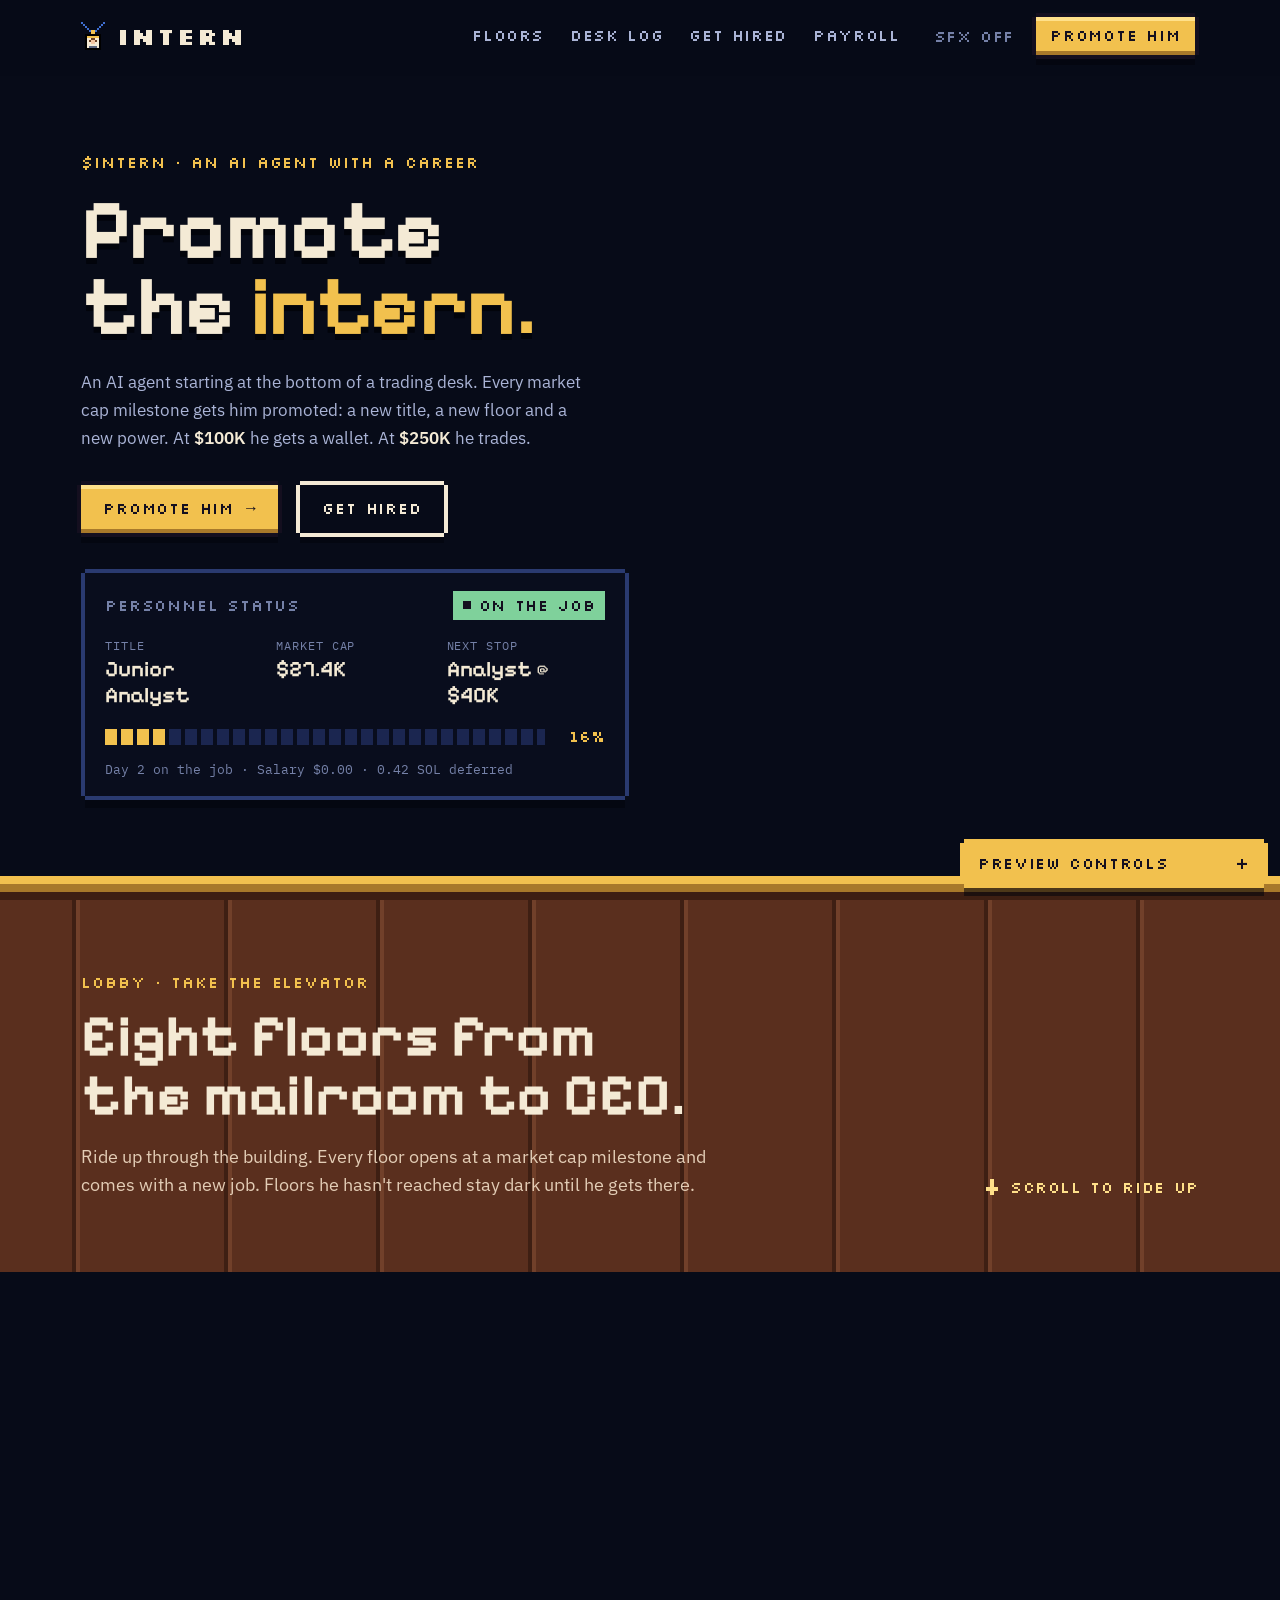
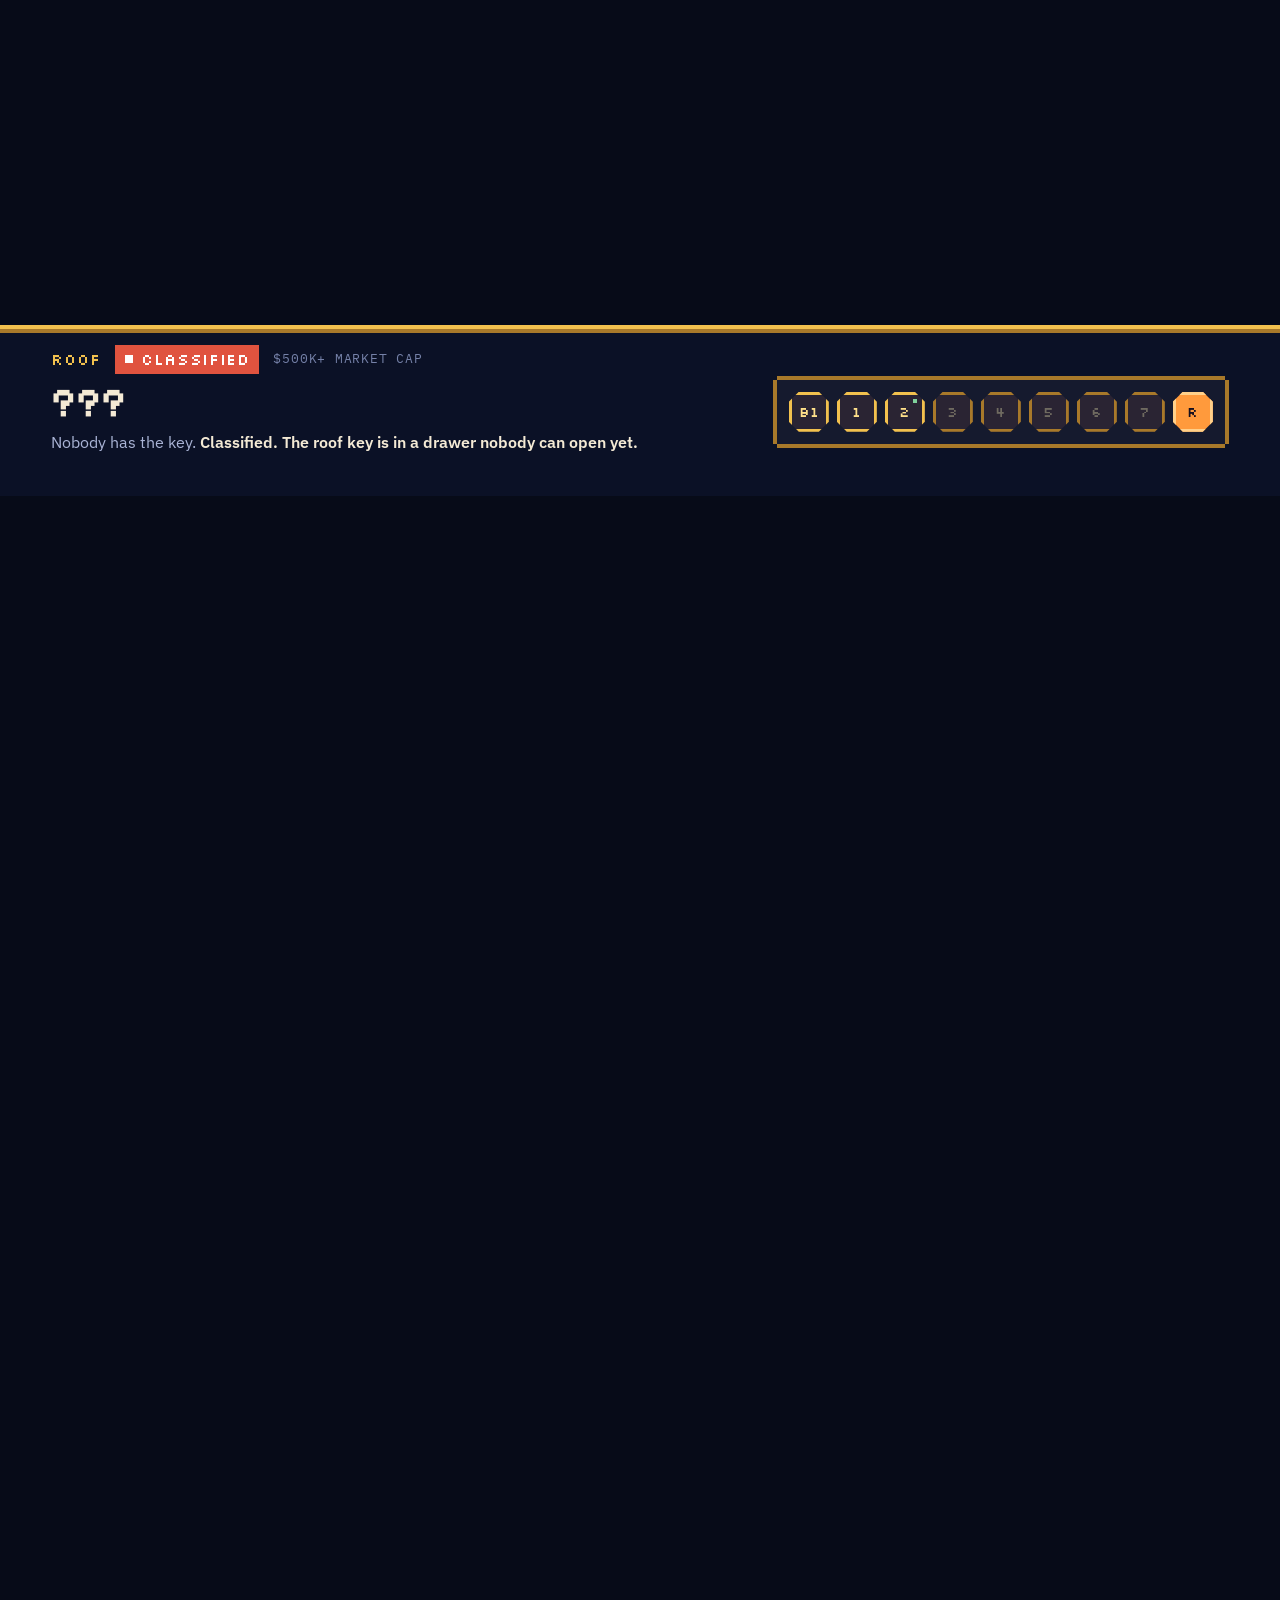
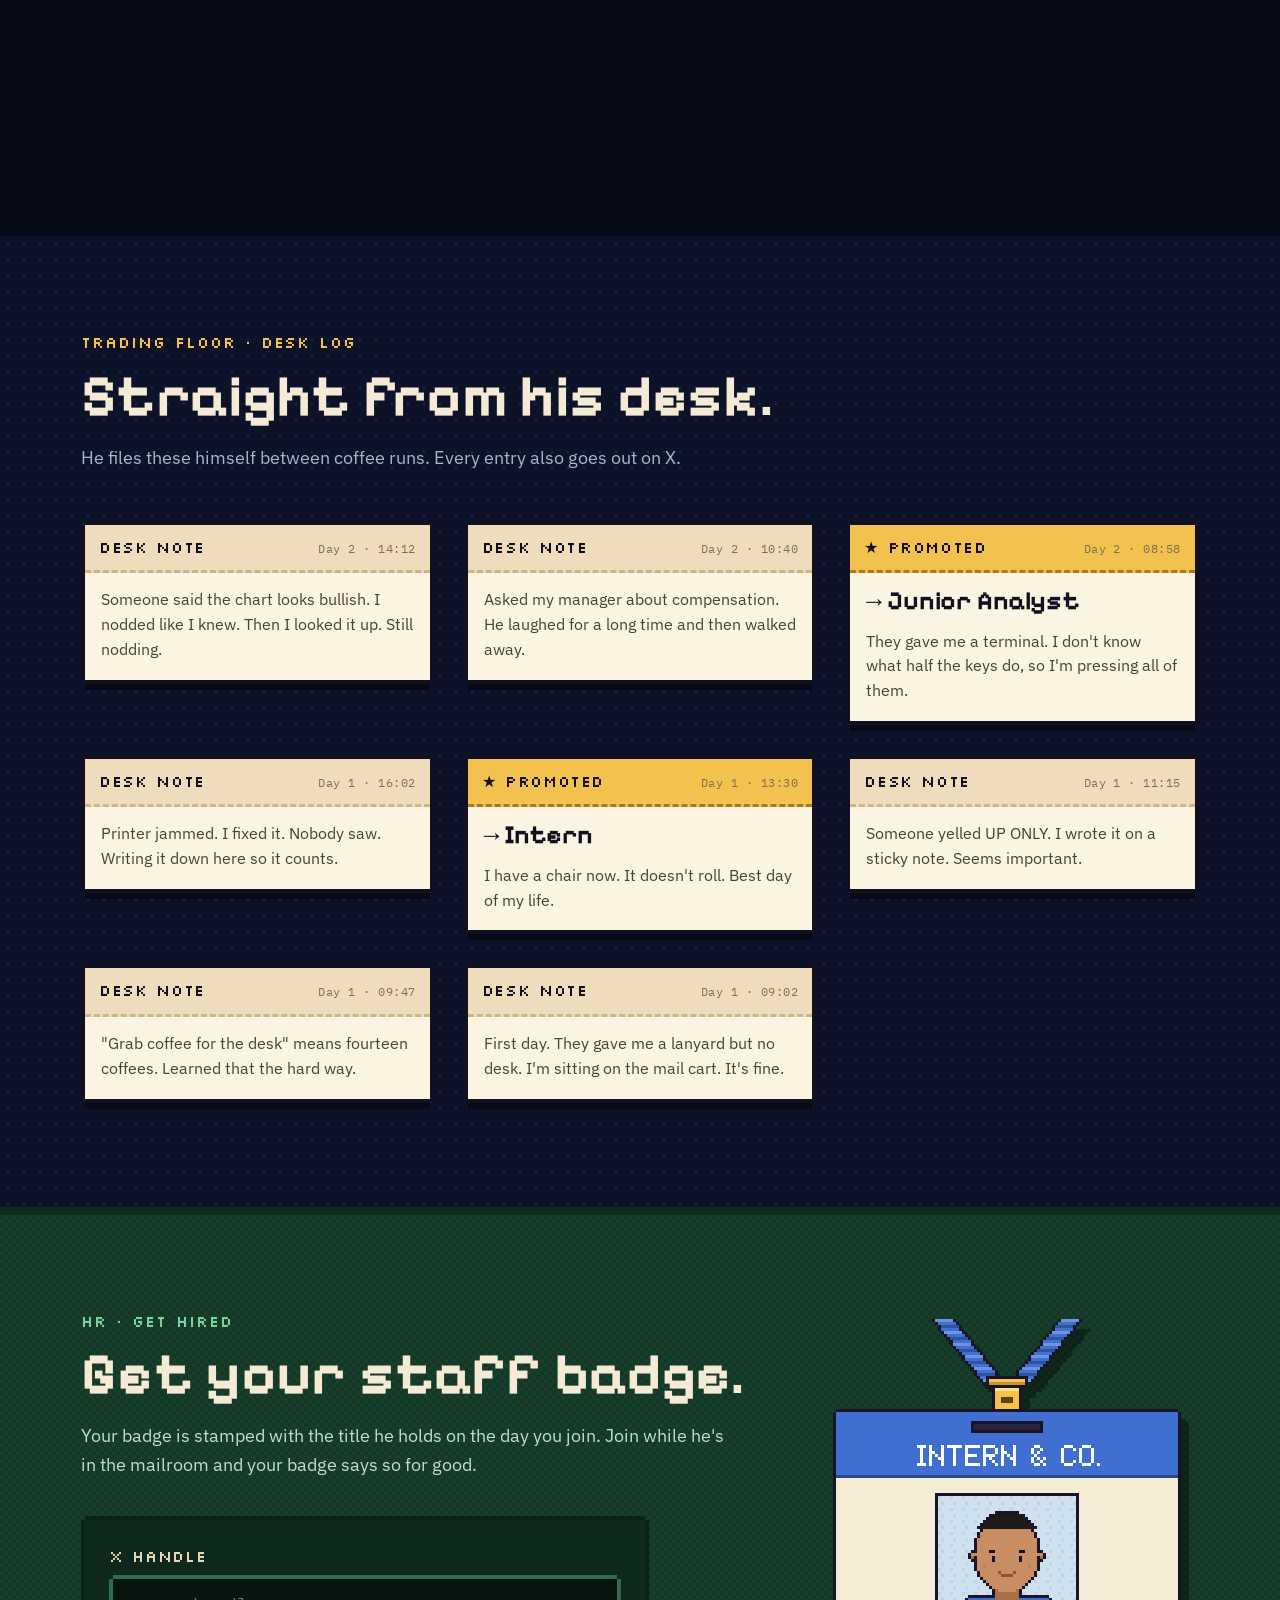
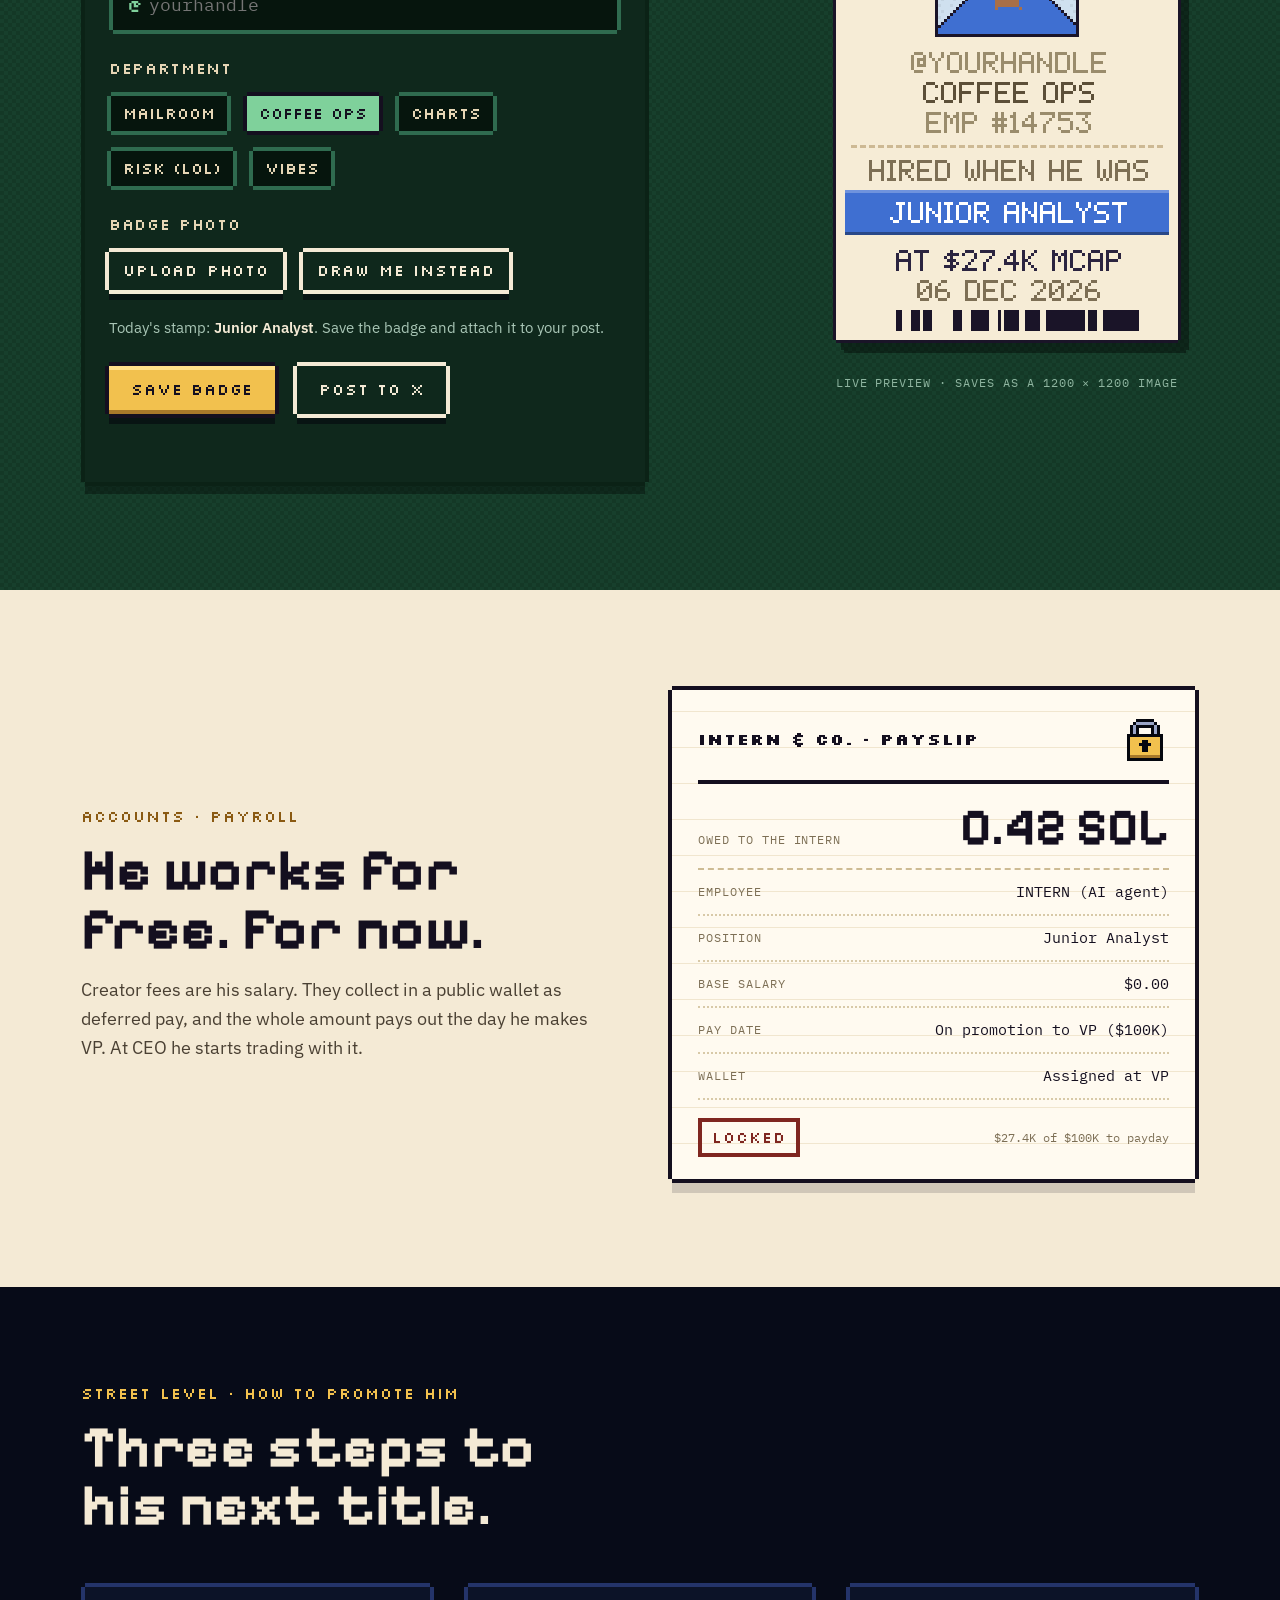
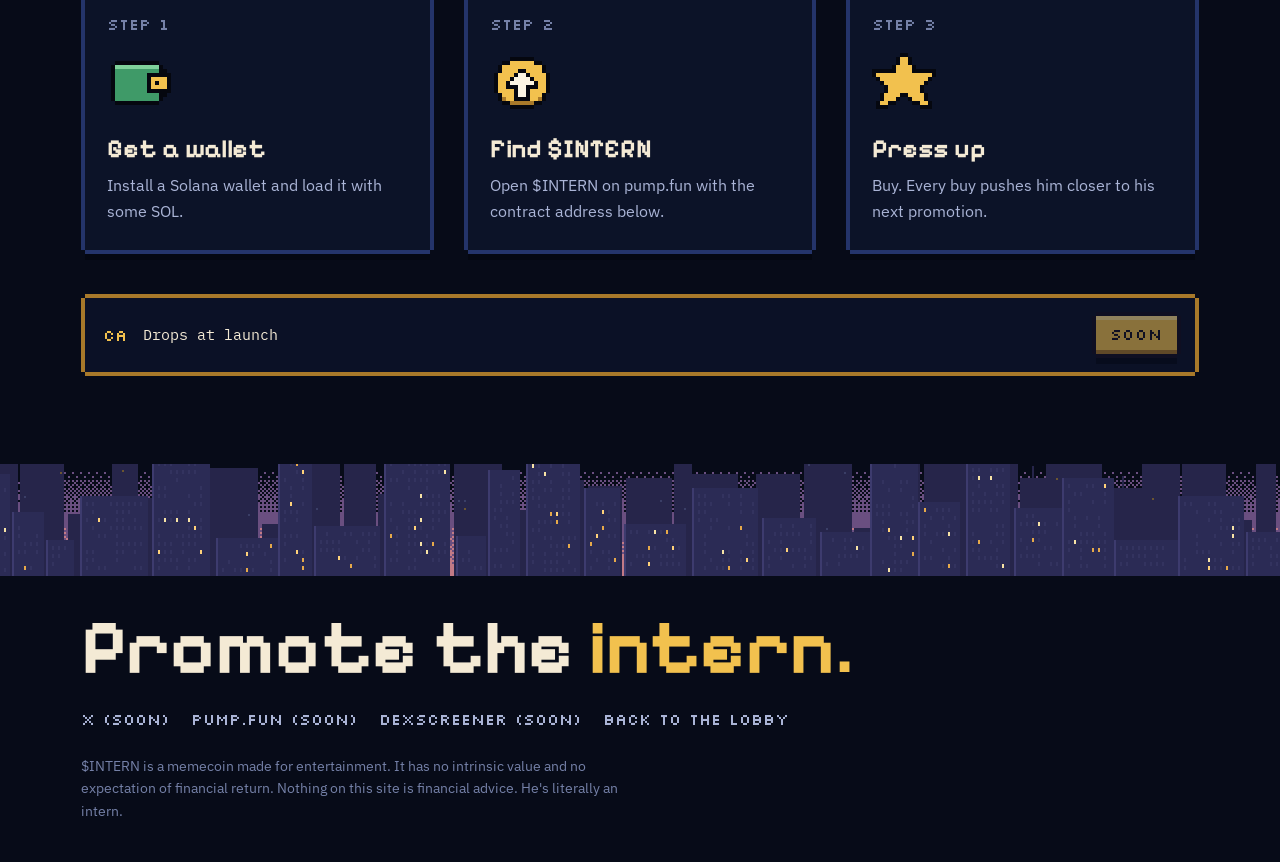
==== index.html @ 3489d892 "Add $INTERN site: pixel tower hero, elevator ride, staff badges Single-file static site (index.html)" ====
<!doctype html>
<html lang="en">
<head>
<meta charset="utf-8">
<meta name="viewport" content="width=device-width,initial-scale=1,viewport-fit=cover">
<title>$INTERN · Promote the intern.</title>
<meta name="description" content="An AI agent starting at the bottom of a trading desk. Every market cap milestone gets him promoted: a new title, a new floor and a new power.">
<meta name="theme-color" content="#070b18">
<meta property="og:type" content="website">
<meta property="og:title" content="$INTERN · Promote the intern.">
<meta property="og:description" content="An AI agent climbing a trading desk, one market cap milestone at a time.">
<!-- X and Telegram need a full URL here: replace with https://YOUR-DOMAIN/og-image.png once the site is live -->
<meta property="og:image" content="og-image.png">
<meta name="twitter:card" content="summary_large_image">
<meta name="twitter:image" content="og-image.png">
<link rel="icon" href="data:image/svg+xml,%3Csvg xmlns='http://www.w3.org/2000/svg' viewBox='0 0 12 14' shape-rendering='crispEdges'%3E%3Crect x='2' y='6' width='8' height='8' fill='%23000'/%3E%3Crect x='3' y='7' width='6' height='1' fill='%23f2c14e'/%3E%3Crect x='3' y='8' width='6' height='5' fill='%23f4ead5'/%3E%3Crect x='4' y='9' width='4' height='2' fill='%23f3c6a2'/%3E%3Crect x='4' y='12' width='4' height='1' fill='%235c6680'/%3E%3Crect x='5' y='4' width='2' height='2' fill='%23f2c14e'/%3E%3Crect x='0' y='0' width='1' height='1' fill='%233f6fd1'/%3E%3Crect x='11' y='0' width='1' height='1' fill='%233f6fd1'/%3E%3Crect x='1' y='1' width='1' height='1' fill='%233f6fd1'/%3E%3Crect x='10' y='1' width='1' height='1' fill='%233f6fd1'/%3E%3Crect x='2' y='2' width='1' height='1' fill='%233f6fd1'/%3E%3Crect x='9' y='2' width='1' height='1' fill='%233f6fd1'/%3E%3Crect x='3' y='3' width='1' height='1' fill='%233f6fd1'/%3E%3Crect x='8' y='3' width='1' height='1' fill='%233f6fd1'/%3E%3Crect x='4' y='4' width='1' height='1' fill='%233f6fd1'/%3E%3Crect x='7' y='4' width='1' height='1' fill='%233f6fd1'/%3E%3C/svg%3E">
<link rel="preconnect" href="https://fonts.googleapis.com">
<link rel="preconnect" href="https://fonts.gstatic.com" crossorigin>
<link rel="stylesheet" href="https://fonts.googleapis.com/css2?family=IBM+Plex+Mono:wght@400;500&family=IBM+Plex+Sans:wght@400;500;600&family=Pixelify+Sans:wght@500;600;700&family=Silkscreen:wght@400;700&display=swap">
</head>
<body>
<style>
:root{
  /* Layout: night-tower hero (copy left, pixel cutaway right), then the building's interior top to bottom:
     wood lobby directory, trading-floor log, green HR desk, cream payroll, street level. One dark world. */
  --night-0:#070b18; --night-1:#0c1328; --night-2:#121c3a; --night-3:#1d2a55; --line:#24346a;
  --brass:#f2c14e; --brass-hi:#ffe08a; --brass-lo:#a8792a; --brass-deep:#5c3f12;
  --cream:#f4ead5; --cream-2:#e6d6b5; --paper:#fbf4e2; --ink:#140f1f; --ink-2:#4a4033; --ink-3:#7d6f55;
  --bank:#3f9a68; --bank-hi:#7fd19b; --bank-deep:#123322; --bank-felt:#173f2c;
  --alarm:#e0533f; --alarm-hi:#ff8a7a; --alarm-deep:#7f2620;
  --wood:#5a2f1e; --wood-hi:#71402a; --wood-lo:#3e1f13;
  --muted:#aab4d6; --muted-2:#7581a8;
  --shadow:rgba(2,4,11,.55);
  --f-display:"Pixelify Sans","Silkscreen",ui-monospace,monospace;
  --f-pixel:"Silkscreen","Pixelify Sans",ui-monospace,monospace;
  --f-body:"IBM Plex Sans",system-ui,-apple-system,"Segoe UI",sans-serif;
  --f-mono:"IBM Plex Mono",ui-monospace,"SFMono-Regular",Menlo,monospace;
  --hdr:76px;
  color-scheme:dark;
}
*,*::before,*::after{box-sizing:border-box}
[hidden]{display:none!important}
html{scroll-behavior:smooth}
body{margin:0;background:var(--night-0);color:var(--cream);font:400 17px/1.6 var(--f-body);-webkit-font-smoothing:antialiased;overflow-x:clip}
a{color:inherit}
canvas.px{image-rendering:pixelated;display:block}
:focus-visible{outline:3px dashed var(--brass);outline-offset:4px}
.visually-hidden{position:absolute!important;width:1px;height:1px;overflow:hidden;clip:rect(0 0 0 0);clip-path:inset(50%);white-space:nowrap;border:0;padding:0;margin:-1px}
.wrap{max-width:1220px;margin:0 auto;padding-inline:max(16px,4vw)}
section{scroll-margin-top:72px}

/* pixel frame: border made of four offset shadows leaves the corners notched */
.pframe{box-shadow:0 -4px 0 0 var(--fc),0 4px 0 0 var(--fc),-4px 0 0 0 var(--fc),4px 0 0 0 var(--fc),var(--drop,0 0 0 0 transparent)}

.eyebrow{margin:0;font-family:var(--f-pixel);font-size:16px;line-height:1.3;letter-spacing:.06em;text-transform:uppercase;color:var(--brass)}
h1,h2,h3{margin:0;text-wrap:balance}
h2{font-family:var(--f-display);font-weight:700;font-size:clamp(34px,4.6vw,60px);line-height:1;letter-spacing:-.005em;margin-top:14px}
.sec-head{max-width:720px}
.sec-lede{margin:18px 0 0;color:var(--muted);max-width:60ch;font-size:18px}

/* buttons */
.btn{--bf:var(--brass);--bh:var(--brass-hi);--bl:var(--brass-lo);--bt:var(--ink);--fc:var(--ink);
  display:inline-flex;align-items:center;justify-content:center;gap:12px;margin:4px;padding:15px 22px 17px;border:0;cursor:pointer;
  font-family:var(--f-pixel);font-size:16px;line-height:1;letter-spacing:.05em;text-transform:uppercase;text-decoration:none;white-space:nowrap;
  color:var(--bt);background:var(--bf);
  box-shadow:0 -4px 0 0 var(--fc),0 4px 0 0 var(--fc),-4px 0 0 0 var(--fc),4px 0 0 0 var(--fc),0 10px 0 0 var(--shadow),inset 0 -4px 0 0 var(--bl),inset 0 4px 0 0 var(--bh)}
.btn:hover{--bf:var(--brass-hi)}
.btn:active{transform:translateY(4px);box-shadow:0 -4px 0 0 var(--fc),0 4px 0 0 var(--fc),-4px 0 0 0 var(--fc),4px 0 0 0 var(--fc),0 6px 0 0 var(--shadow),inset 0 4px 0 0 var(--bl)}
.btn.ghost{--bf:transparent;--bt:var(--cream);--fc:var(--cream);--bh:transparent;--bl:transparent}
.btn.ghost:hover{--bf:rgba(244,234,213,.08)}
.btn.sm{padding:10px 14px 12px;font-size:16px}
.btn[aria-disabled="true"]{opacity:.55;cursor:not-allowed}
.btn .arr{font-family:var(--f-display);font-weight:700}

/* header */
.top{position:sticky;top:env(safe-area-inset-top,0px);z-index:50;background:rgba(7,11,24,.9);backdrop-filter:blur(8px);-webkit-backdrop-filter:blur(8px);border-bottom:4px solid transparent;transition:border-color .2s}
.top.scrolled{border-bottom-color:var(--night-3)}
.bar{display:flex;align-items:center;gap:28px;height:72px}
.logo{display:flex;align-items:center;gap:12px;text-decoration:none;font-family:var(--f-pixel);font-weight:700;font-size:24px;letter-spacing:.08em;color:var(--cream)}
.logo canvas{width:24px;height:28px}
.nav{display:flex;gap:26px;margin-left:auto}
.nav a{font-family:var(--f-pixel);font-size:16px;color:var(--muted);text-decoration:none;letter-spacing:.04em}
.nav a:hover{color:var(--brass)}
.bar-right{display:flex;align-items:center;gap:12px}
.sfx{background:none;border:0;color:var(--muted-2);font-family:var(--f-pixel);font-size:16px;cursor:pointer;padding:8px 6px;letter-spacing:.04em}
.sfx[aria-pressed="true"]{color:var(--brass)}
@media (max-width:860px){.nav{display:none}.bar-right{margin-left:auto}}
@media (max-width:420px){.sfx{display:none}.logo{font-size:20px}}

/* hero */
.hero{position:relative;overflow:hidden;background:var(--night-0);--s:2}
#scene{position:absolute;left:0;top:0;pointer-events:none}
.hero-grid{position:relative;display:grid;grid-template-columns:minmax(0,1fr) auto;column-gap:40px;align-items:end;padding-top:36px}
.hero-copy{align-self:center;min-width:0;max-width:640px;padding-block:20px 56px}
.hero h1{font-family:var(--f-display);font-weight:700;font-size:clamp(50px,6.6vw,100px);line-height:.9;letter-spacing:-.012em;margin:20px 0 24px;color:var(--cream);text-shadow:0 6px 0 #02040b}
.hero h1 em{font-style:normal;color:var(--brass)}
.lede{margin:0 0 30px;color:var(--muted);font-size:clamp(17px,1.35vw,19px);max-width:50ch}
.lede b{color:var(--cream);font-weight:600}
.ctas{display:flex;flex-wrap:wrap;gap:14px;margin:0 -4px}
.tower-slot{width:calc(136px * var(--s));height:calc(382px * var(--s));position:relative}
@media (max-width:920px){
  .hero-grid{grid-template-columns:minmax(0,1fr);padding-top:20px}
  .hero-copy{display:contents}
  .copy-top{order:1;padding-block:20px 32px}
  .tower-slot{order:2;justify-self:center}
  .status{order:3;margin:28px 4px 44px;max-width:none}
}

.status{--fc:#2a3a70;--drop:0 12px 0 0 var(--shadow);margin:36px 4px 4px;max-width:540px;background:rgba(9,14,30,.9);padding:18px 20px 16px}
.st-head{display:flex;align-items:center;justify-content:space-between;gap:12px;flex-wrap:wrap}
.st-label{font-family:var(--f-pixel);font-size:16px;color:var(--muted-2);letter-spacing:.05em}
.chip{display:inline-flex;align-items:center;gap:8px;font-family:var(--f-pixel);font-size:16px;line-height:1;padding:6px 10px 7px;color:var(--ink);background:var(--bank-hi);letter-spacing:.04em}
.chip::before{content:"";width:8px;height:8px;background:currentColor}
.chip.close,.chip.review{background:var(--brass)}
.chip.pip{background:var(--alarm);color:#fff;animation:blink 1s steps(1) infinite}
@keyframes blink{50%{opacity:.45}}
.st-grid{display:grid;grid-template-columns:repeat(3,minmax(0,1fr));gap:12px;margin:16px 0 0}
.st-grid div{min-width:0}
.st-grid dt{font-family:var(--f-mono);font-size:12px;letter-spacing:.08em;text-transform:uppercase;color:var(--muted-2)}
.st-grid dd{margin:2px 0 0;font-family:var(--f-display);font-weight:600;font-size:22px;line-height:1.15;color:var(--cream);overflow-wrap:anywhere}
.meter-row{display:flex;align-items:center;gap:12px;margin:16px 0 10px}
.meter{flex:1;height:16px;background:repeating-linear-gradient(90deg,#1b2650 0 12px,transparent 12px 16px)}
.meter-fill{height:100%;width:0;background:repeating-linear-gradient(90deg,var(--brass) 0 12px,transparent 12px 16px);transition:width .5s steps(6)}
.meter-pct{font-family:var(--f-pixel);font-size:16px;color:var(--brass);min-width:48px;text-align:right}
.st-foot{margin:0;font-family:var(--f-mono);font-size:13px;color:var(--muted-2);font-variant-numeric:tabular-nums}
@media (max-width:520px){.st-grid{grid-template-columns:1fr 1fr}.st-grid div:last-child{grid-column:1/-1}}

.bubble{position:absolute;z-index:5;left:0;top:0;width:max-content;max-width:232px;padding:10px 12px 11px;background:var(--paper);color:var(--ink);font-size:14px;line-height:1.38;pointer-events:none;
  --fc:var(--ink);box-shadow:0 -3px 0 0 var(--fc),0 3px 0 0 var(--fc),-3px 0 0 0 var(--fc),3px 0 0 0 var(--fc),0 8px 0 0 var(--shadow);
  transform:translate(-50%,calc(-100% - 14px));--ax:50%}
.bubble::after{content:"";position:absolute;left:var(--ax);bottom:-9px;width:6px;height:6px;margin-left:-3px;background:var(--paper);box-shadow:0 3px 0 0 var(--ink),-3px 0 0 0 var(--ink),3px 0 0 0 var(--ink)}
.bubble-meta{display:block;font-family:var(--f-mono);font-size:11px;letter-spacing:.06em;color:var(--ink-3);text-transform:uppercase;margin-bottom:2px}
.bubble.pop{animation:pop .28s steps(3)}
@keyframes pop{0%{transform:translate(-50%,calc(-100% - 8px)) scale(.85)}100%{transform:translate(-50%,calc(-100% - 14px)) scale(1)}}
.bubble.below{transform:translate(-50%,14px)}
.bubble.below::after{bottom:auto;top:-9px;box-shadow:0 -3px 0 0 var(--ink),-3px 0 0 0 var(--ink),3px 0 0 0 var(--ink)}
.bubble.below.pop{animation-name:popb}
@keyframes popb{0%{transform:translate(-50%,8px) scale(.85)}100%{transform:translate(-50%,14px) scale(1)}}

.tip{position:absolute;z-index:6;width:250px;max-width:calc(100% - 32px);padding:12px 14px;background:var(--night-1);color:var(--cream);pointer-events:none;
  --fc:var(--brass-lo);box-shadow:0 -4px 0 0 var(--fc),0 4px 0 0 var(--fc),-4px 0 0 0 var(--fc),4px 0 0 0 var(--fc),0 10px 0 0 var(--shadow)}
.tip p{margin:0}
.tip-h{font-family:var(--f-pixel);font-size:16px;color:var(--brass);line-height:1.3}
.tip-s{font-family:var(--f-mono);font-size:12px;letter-spacing:.06em;text-transform:uppercase;color:var(--muted-2);margin-top:4px!important}
.tip-p{font-size:14px;line-height:1.45;color:var(--muted);margin-top:8px!important}

.toast{position:absolute;z-index:7;left:50%;top:28px;transform:translate(-50%,-140%);padding:14px 26px 16px;text-align:center;background:var(--brass);color:var(--ink);
  --fc:var(--ink);box-shadow:0 -4px 0 0 var(--fc),0 4px 0 0 var(--fc),-4px 0 0 0 var(--fc),4px 0 0 0 var(--fc),0 12px 0 0 var(--shadow),inset 0 -4px 0 0 var(--brass-lo),inset 0 4px 0 0 var(--brass-hi);
  transition:transform .32s steps(4);max-width:calc(100% - 32px)}
.toast.show{transform:translate(-50%,0)}
.toast.demo,.toast.pip{background:var(--alarm);color:#fff;box-shadow:0 -4px 0 0 var(--fc),0 4px 0 0 var(--fc),-4px 0 0 0 var(--fc),4px 0 0 0 var(--fc),0 12px 0 0 var(--shadow),inset 0 -4px 0 0 var(--alarm-deep),inset 0 4px 0 0 var(--alarm-hi)}
.toast-a{display:block;font-family:var(--f-pixel);font-size:16px;letter-spacing:.08em}
.toast-b{display:block;font-family:var(--f-display);font-weight:700;font-size:clamp(26px,3.4vw,40px);line-height:1.05;margin-top:4px}

/* lobby intro */
.lobby{position:relative;padding-block:88px 72px;background-color:var(--wood);
  background-image:repeating-linear-gradient(90deg,var(--wood) 0 72px,var(--wood-lo) 72px 76px,var(--wood-hi) 76px 80px,var(--wood) 80px 152px);
  border-top:8px solid var(--brass);box-shadow:inset 0 8px 0 0 var(--brass-lo),inset 0 16px 0 0 var(--wood-lo)}
.lobby .sec-lede{color:#e3cdb6}
.lobby-row{display:flex;flex-wrap:wrap;align-items:end;justify-content:space-between;gap:28px}
.scroll-hint{display:inline-flex;align-items:center;gap:12px;margin:0;font-family:var(--f-pixel);font-size:16px;color:var(--brass-hi);letter-spacing:.04em}
.scroll-hint i{display:block;width:12px;height:16px;background:linear-gradient(var(--brass-hi) 0 0) 4px 0/4px 8px no-repeat,linear-gradient(var(--brass-hi) 0 0) 0 8px/12px 4px no-repeat,linear-gradient(var(--brass-hi) 0 0) 4px 12px/4px 4px no-repeat;animation:nudge 1.2s steps(2) infinite}
@keyframes nudge{50%{transform:translateY(4px)}}
.stamp{display:inline-block;font-family:var(--f-pixel);font-size:16px;line-height:1;padding:7px 10px 8px;border:4px solid currentColor;letter-spacing:.06em}
.stamp.current{color:#9a6a12}.stamp.cleared{color:#24704a}.stamp.locked{color:var(--alarm-deep)}.stamp.classified{color:var(--ink)}

/* elevator ride */
.ride{position:relative;background:var(--night-0);height:calc(100vh + 8 * 62vh)}
.ride-sticky{position:sticky;top:calc(env(safe-area-inset-top,0px) + var(--hdr));height:calc(100vh - var(--hdr));display:flex;flex-direction:column;overflow:hidden;background:var(--night-0)}
@supports (height:100dvh){.ride{height:calc(100dvh + 8 * 62vh)}.ride-sticky{height:calc(100dvh - var(--hdr))}}
.ride-stage{position:relative;flex:1 1 auto;min-height:0;overflow:hidden}
#rideCanvas{position:absolute;top:0;left:50%;transform:translateX(-50%)}
.ride-plate{position:relative;flex:0 0 auto;background:#0b1126;border-top:4px solid var(--brass);box-shadow:inset 0 4px 0 0 var(--brass-lo)}
.plate-in{display:grid;grid-template-columns:minmax(0,1fr) auto;gap:20px 32px;align-items:center;max-width:1400px;margin:0 auto;padding:16px max(16px,4vw) 18px}
.cap{min-width:0}
.cap-top{display:flex;flex-wrap:wrap;align-items:center;gap:10px 14px}
.cap-floor{font-family:var(--f-pixel);font-size:16px;color:var(--brass);letter-spacing:.06em}
.cap-at{font-family:var(--f-mono);font-size:13px;letter-spacing:.06em;text-transform:uppercase;color:var(--muted-2)}
.chip.here{background:var(--brass)}
.chip.locked{background:#2a3150;color:var(--muted)}
.chip.classified{background:var(--alarm);color:#fff}
.cap-title{font-family:var(--f-display);font-weight:700;font-size:clamp(28px,3.2vw,44px);line-height:1.02;margin:8px 0 6px;color:var(--cream);white-space:nowrap;overflow:hidden;text-overflow:ellipsis}
.cap-text{margin:0;max-width:72ch;font-size:16px;line-height:1.5;color:var(--muted);display:-webkit-box;-webkit-line-clamp:2;-webkit-box-orient:vertical;overflow:hidden;min-height:3em}
.cap-text b{color:var(--cream);font-weight:600}
.panel{display:grid;grid-template-columns:repeat(9,40px);gap:8px;padding:12px;background:#151a2e;--fc:var(--brass-lo);box-shadow:0 -4px 0 0 var(--fc),0 4px 0 0 var(--fc),-4px 0 0 0 var(--fc),4px 0 0 0 var(--fc);margin:4px}
.fbtn{position:relative;width:40px;height:40px;border:0;padding:0;cursor:pointer;font-family:var(--f-pixel);font-size:14px;line-height:1;color:#6f6a60;background:#2a2433;
  clip-path:polygon(25% 0,75% 0,100% 25%,100% 75%,75% 100%,25% 100%,0 75%,0 25%);box-shadow:inset 0 0 0 3px var(--brass-lo)}
.fbtn.reached{color:var(--brass-hi);box-shadow:inset 0 0 0 3px var(--brass)}
.fbtn.here::after{content:"";position:absolute;right:8px;top:7px;width:4px;height:4px;background:var(--bank-hi)}
.fbtn[aria-current="true"]{background:#ff9a3c;color:var(--ink);box-shadow:inset 0 0 0 3px #ffd08a}
.fbtn:hover{filter:brightness(1.25)}
.fbtn:focus-visible{outline:3px dashed var(--brass);outline-offset:3px}
@media (max-width:860px){
  .plate-in{grid-template-columns:minmax(0,1fr);gap:14px;padding-block:12px 14px}
  .panel{grid-template-columns:repeat(9,minmax(0,1fr));gap:6px;padding:8px;width:auto}
  .fbtn{width:100%;height:34px;font-size:13px}
  .cap-text{font-size:15px}
  .cap-at{flex-basis:100%}
}
@media (max-height:620px){.cap-text{display:none}}

/* desk log */
.desk{padding-block:96px 104px;background-color:var(--night-1);background-image:radial-gradient(#1b2752 1.5px,transparent 1.5px);background-size:16px 16px}
.log-grid{display:grid;grid-template-columns:repeat(auto-fill,minmax(270px,1fr));gap:30px;margin-top:48px;align-items:start}
.memo{--fc:var(--ink);--drop:0 10px 0 0 var(--shadow);margin:4px;background:var(--paper);color:var(--ink)}
.memo-head{display:flex;align-items:baseline;justify-content:space-between;gap:10px;padding:10px 14px;background:#efdcbc;border-bottom:3px dashed #cdb48a}
.memo-k{font-family:var(--f-pixel);font-size:16px;letter-spacing:.04em}
.memo-t{font-family:var(--f-mono);font-size:12px;color:var(--ink-3);letter-spacing:.04em;white-space:nowrap}
.memo p{margin:0;padding:14px 16px 18px;font-size:16px;line-height:1.55;color:var(--ink-2)}
.memo-title{display:block;font-family:var(--f-display);font-weight:700;font-size:26px;line-height:1.05;color:var(--ink);padding:14px 16px 0}
.memo.promo .memo-head{background:var(--brass);border-bottom-color:var(--brass-lo)}
.memo.pip .memo-head{background:#f3b4a8;border-bottom-color:#d9887a}
.memo.pip .memo-k{color:var(--alarm-deep)}

/* hire */
.hire{padding-block:96px 104px;background-color:var(--bank-felt);
  background-image:conic-gradient(#173f2c 25%,#143826 0 50%,#173f2c 0 75%,#143826 0);background-size:8px 8px;
  border-top:8px solid #0d2a1c}
.hire-grid{display:grid;grid-template-columns:minmax(0,1fr) auto;gap:56px;align-items:start}
.hire .sec-lede{color:#c6dccf}
.hire .eyebrow{color:var(--bank-hi)}
.form{--fc:#0b2216;--drop:0 12px 0 0 rgba(0,0,0,.35);margin:40px 4px 4px;padding:24px;background:#0f281c;display:grid;gap:22px;max-width:560px}
.field-k{display:block;margin-bottom:10px;font-family:var(--f-pixel);font-size:16px;color:var(--cream-2);letter-spacing:.04em}
.input{display:flex;align-items:center;background:#06150d;--fc:#2f6b4f;box-shadow:0 -4px 0 0 var(--fc),0 4px 0 0 var(--fc),-4px 0 0 0 var(--fc),4px 0 0 0 var(--fc);margin:4px}
.input span{padding-left:14px;font-family:var(--f-pixel);font-size:18px;color:var(--bank-hi)}
.input input{flex:1;min-width:0;background:none;border:0;padding:14px 14px 14px 6px;color:var(--cream);font-family:var(--f-mono);font-size:18px;outline:none}
.input:focus-within{--fc:var(--brass)}
fieldset{border:0;margin:0;padding:0;min-width:0}
legend{padding:0}
.chips{display:flex;flex-wrap:wrap;gap:12px;margin:0 -2px}
.chips label{position:relative;cursor:pointer}
.chips input{position:absolute;opacity:0;inset:0;cursor:pointer}
.chips span{display:block;margin:4px;padding:9px 12px 10px;font-family:var(--f-pixel);font-size:16px;line-height:1;color:var(--cream-2);background:#06150d;--fc:#2f6b4f;box-shadow:0 -4px 0 0 var(--fc),0 4px 0 0 var(--fc),-4px 0 0 0 var(--fc),4px 0 0 0 var(--fc)}
.chips input:checked+span{background:var(--bank-hi);color:var(--ink);--fc:var(--ink)}
.chips input:focus-visible+span{outline:3px dashed var(--brass);outline-offset:6px}
.photo-row{display:flex;flex-wrap:wrap;gap:12px;margin:0 -4px}
.hire-note{margin:0;font-size:15px;color:#a9c6b6}
.hire-note b{color:var(--cream);font-weight:600}
.hire-actions{display:flex;flex-wrap:wrap;gap:14px;margin:0 -4px}
.hire-msg{margin:0;min-height:1.4em;font-family:var(--f-mono);font-size:13px;color:var(--bank-hi)}
.badge-stage{position:relative;display:grid;justify-items:center;padding-top:8px}
#badge{width:384px;height:636px;filter:drop-shadow(8px 10px 0 rgba(0,0,0,.38))}
.badge-cap{margin:18px 0 0;font-family:var(--f-mono);font-size:12px;letter-spacing:.08em;text-transform:uppercase;color:#8fb5a0;text-align:center}
@media (max-width:980px){.hire-grid{grid-template-columns:minmax(0,1fr)}.badge-stage{order:-1}}
@media (max-width:520px){#badge{width:256px;height:424px}}

/* payroll */
.payroll{padding-block:96px 104px;background:var(--cream);color:var(--ink)}
.payroll .eyebrow{color:#8a5a12}
.payroll .sec-lede{color:var(--ink-2)}
.pay-grid{display:grid;grid-template-columns:minmax(0,1fr) minmax(0,1fr);gap:56px;align-items:center}
.slip{--fc:var(--ink);--drop:0 14px 0 0 rgba(20,15,31,.16);margin:4px;background:#fffaf0;padding:26px 26px 22px;
  background-image:repeating-linear-gradient(0deg,transparent 0 35px,#f1e6cf 35px 36px)}
.slip-top{display:flex;align-items:center;justify-content:space-between;gap:16px;padding-bottom:16px;border-bottom:4px solid var(--ink)}
.slip-top b{font-family:var(--f-pixel);font-size:16px;letter-spacing:.06em}
.slip-top canvas{width:48px;height:48px}
.slip-big{display:flex;align-items:baseline;justify-content:space-between;gap:12px;flex-wrap:wrap;padding:18px 0 14px;border-bottom:2px dashed #cdbb94}
.slip-big span{font-family:var(--f-mono);font-size:12px;letter-spacing:.08em;text-transform:uppercase;color:var(--ink-3)}
.slip-big strong{font-family:var(--f-display);font-weight:700;font-size:clamp(36px,4.4vw,52px);line-height:1;font-variant-numeric:tabular-nums}
.slip dl{margin:0}
.slip-row{display:flex;justify-content:space-between;gap:16px;padding:10px 0;border-bottom:2px dotted #d8c9a8}
.slip-row dt{font-family:var(--f-mono);font-size:12px;letter-spacing:.08em;text-transform:uppercase;color:var(--ink-3);padding-top:2px}
.slip-row dd{margin:0;font-family:var(--f-mono);font-size:15px;text-align:right;overflow-wrap:anywhere;min-width:0}
.slip-foot{display:flex;align-items:center;justify-content:space-between;gap:12px;margin-top:18px;flex-wrap:wrap}
.slip-foot small{font-family:var(--f-mono);font-size:12px;color:var(--ink-3)}
@media (max-width:900px){.pay-grid{grid-template-columns:minmax(0,1fr);gap:40px}}

/* how */
.how{padding-block:96px 88px;background:var(--night-0)}
.steps{list-style:none;margin:48px 0 0;padding:0;display:grid;grid-template-columns:repeat(3,minmax(0,1fr));gap:30px}
.step{--fc:var(--line);--drop:0 10px 0 0 var(--shadow);margin:4px;padding:24px 22px 26px;background:var(--night-1)}
.step-n{font-family:var(--f-pixel);font-size:16px;color:var(--muted-2)}
.step canvas{width:64px;height:64px;margin:14px 0 18px}
.step h3{font-family:var(--f-display);font-weight:700;font-size:26px;line-height:1.1}
.step p{margin:10px 0 0;color:var(--muted);font-size:16px}
@media (max-width:860px){.steps{grid-template-columns:minmax(0,1fr)}}
.ca{--fc:var(--brass-lo);margin:44px 4px 4px;padding:14px 14px 14px 18px;display:flex;align-items:center;gap:16px;background:#0b1126;flex-wrap:wrap}
.ca-k{font-family:var(--f-pixel);font-size:16px;color:var(--brass)}
.ca code{flex:1;min-width:0;font-family:var(--f-mono);font-size:15px;color:var(--cream);overflow-wrap:anywhere}

/* footer */
.foot{position:relative;background:var(--night-0);padding-bottom:40px}
#footSky{width:100%;height:112px}
.foot-inner{display:grid;gap:22px;padding-top:36px}
.foot-big{margin:0;font-family:var(--f-display);font-weight:700;font-size:clamp(40px,6vw,84px);line-height:.95;color:var(--cream)}
.foot-big em{font-style:normal;color:var(--brass)}
.foot-links{display:flex;flex-wrap:wrap;gap:22px}
.foot-links a{font-family:var(--f-pixel);font-size:16px;color:var(--muted);text-decoration:none}
.foot-links a:hover{color:var(--brass)}
.disclaimer{margin:0;max-width:72ch;font-size:14px;color:var(--muted-2)}

/* preview controls */
.demo{position:fixed;right:16px;bottom:calc(16px + env(safe-area-inset-bottom,0px));z-index:60;width:300px;max-width:calc(100% - 32px);background:var(--night-1);
  --fc:var(--brass);box-shadow:0 -4px 0 0 var(--fc),0 4px 0 0 var(--fc),-4px 0 0 0 var(--fc),4px 0 0 0 var(--fc),0 12px 0 0 var(--shadow)}
.demo-toggle{display:flex;width:100%;justify-content:space-between;align-items:center;background:var(--brass);color:var(--ink);border:0;padding:10px 14px 11px;font-family:var(--f-pixel);font-size:16px;cursor:pointer;letter-spacing:.04em}
.demo-body{padding:14px 16px 16px;display:grid;gap:12px}
.demo-body label{font-family:var(--f-mono);font-size:12px;letter-spacing:.06em;text-transform:uppercase;color:var(--muted);display:flex;justify-content:space-between}
.demo-body label b{font-family:var(--f-pixel);font-size:16px;color:var(--brass);font-weight:400;letter-spacing:0;text-transform:none}
.demo-body input[type=range]{width:100%;accent-color:var(--brass)}
.demo-btns{display:flex;gap:10px}
.demo-btns button{flex:1;background:#0b1126;color:var(--cream);border:0;padding:9px 8px 10px;font-family:var(--f-pixel);font-size:14px;cursor:pointer;--fc:var(--line);box-shadow:0 -3px 0 0 var(--fc),0 3px 0 0 var(--fc),-3px 0 0 0 var(--fc),3px 0 0 0 var(--fc);margin:3px}
.demo-btns button[aria-pressed="true"]{background:var(--alarm);color:#fff}
.demo-body select{width:100%;background:#0b1126;color:var(--cream);border:0;padding:8px 10px;font-family:var(--f-mono);font-size:14px;box-shadow:inset 0 0 0 2px var(--line)}
.demo-body p{margin:0;font-size:12px;line-height:1.45;color:var(--muted-2)}

@media (prefers-reduced-motion:reduce){*,*::before,*::after{animation:none!important;transition:none!important}html{scroll-behavior:auto}}
</style>

<header class="top" id="topbar">
  <div class="wrap bar">
    <a class="logo" href="#hero" aria-label="INTERN, back to top"><canvas class="px" id="logoIcon" width="12" height="14" aria-hidden="true"></canvas><span>INTERN</span></a>
    <nav class="nav" aria-label="Sections">
      <a href="#floors">Floors</a><a href="#log">Desk log</a><a href="#hire">Get hired</a><a href="#payroll">Payroll</a>
    </nav>
    <div class="bar-right">
      <button class="sfx" id="sfxBtn" type="button" aria-pressed="false">SFX off</button>
      <a class="btn sm" id="buyTop" href="#how">Promote him</a>
    </div>
  </div>
</header>

<main>
  <section class="hero" id="hero" aria-labelledby="heroTitle">
    <canvas class="px" id="scene" aria-hidden="true"></canvas>
    <div class="wrap hero-grid">
      <div class="hero-copy">
        <div class="copy-top">
        <p class="eyebrow">$INTERN · An AI agent with a career</p>
        <h1 id="heroTitle">Promote the <em>intern.</em></h1>
        <p class="lede">An AI agent starting at the bottom of a trading desk. Every market cap milestone gets him promoted: a new title, a new floor and a new power. At <b>$100K</b> he gets a wallet. At <b>$250K</b> he trades.</p>
        <div class="ctas">
          <a class="btn" id="buyHero" href="#how">Promote him <span class="arr" aria-hidden="true">→</span></a>
          <a class="btn ghost" href="#hire">Get hired</a>
        </div>
        </div>
        <div class="status pframe" id="status">
          <div class="st-head"><span class="st-label">Personnel status</span><span class="chip" id="stChip">On the job</span></div>
          <dl class="st-grid">
            <div><dt>Title</dt><dd id="stTitle">Junior Analyst</dd></div>
            <div><dt>Market cap</dt><dd id="stMcap">$27.4K</dd></div>
            <div><dt>Next stop</dt><dd id="stNext">Analyst @ $40K</dd></div>
          </dl>
          <div class="meter-row"><div class="meter" id="meter" aria-hidden="true"><div class="meter-fill" id="meterFill"></div></div><span class="meter-pct" id="stPct">16%</span></div>
          <p class="st-foot" id="stFoot">Day 2 on the job · Salary $0.00 · 0.42 SOL deferred</p>
        </div>
      </div>
      <div class="tower-slot" id="towerSlot" role="img" aria-label="Pixel cutaway of the INTERN tower: eight floors from the basement mailroom to the CEO office, with a brass elevator dial on the roof showing which floor he has reached."></div>
    </div>
    <div class="bubble" id="bubble" hidden><span class="bubble-meta" id="bubbleMeta"></span><span id="bubbleText"></span></div>
    <div class="tip" id="tip" hidden></div>
    <div class="toast" id="toast" hidden></div>
  </section>

  <section class="lobby" id="floors" aria-labelledby="floorsTitle">
    <div class="wrap lobby-row">
      <div class="sec-head">
        <p class="eyebrow">Lobby · Take the elevator</p>
        <h2 id="floorsTitle">Eight floors from the mailroom to CEO.</h2>
        <p class="sec-lede">Ride up through the building. Every floor opens at a market cap milestone and comes with a new job. Floors he hasn't reached stay dark until he gets there.</p>
      </div>
      <p class="scroll-hint"><i aria-hidden="true"></i>Scroll to ride up</p>
    </div>
  </section>

  <section class="ride" id="ride" aria-label="Elevator ride through every floor">
    <div class="ride-sticky" id="rideSticky">
      <div class="ride-stage" id="rideStage"><canvas class="px" id="rideCanvas" aria-hidden="true"></canvas></div>
      <div class="ride-plate">
        <div class="plate-in">
          <div class="cap" id="cap" aria-live="polite">
            <div class="cap-top"><span class="cap-floor" id="capFloor">Floor B1</span><span class="chip here" id="capChip">He's here</span><span class="cap-at" id="capAt">Starting position</span></div>
            <h3 class="cap-title" id="capTitle">Unpaid Intern</h3>
            <p class="cap-text"><span id="capDoing"></span> <b id="capPower"></b></p>
          </div>
          <div class="panel" id="ridePanel" role="group" aria-label="Go to floor"></div>
        </div>
      </div>
    </div>
  </section>

  <section class="desk" id="log" aria-labelledby="logTitle">
    <div class="wrap">
      <div class="sec-head">
        <p class="eyebrow">Trading floor · Desk log</p>
        <h2 id="logTitle">Straight from his desk.</h2>
        <p class="sec-lede">He files these himself between coffee runs. Every entry also goes out on X.</p>
      </div>
      <div class="log-grid" id="logGrid"></div>
    </div>
  </section>

  <section class="hire" id="hire" aria-labelledby="hireTitle">
    <div class="wrap hire-grid">
      <div>
        <div class="sec-head">
          <p class="eyebrow">HR · Get hired</p>
          <h2 id="hireTitle">Get your staff badge.</h2>
          <p class="sec-lede">Your badge is stamped with the title he holds on the day you join. Join while he's in the mailroom and your badge says so for good.</p>
        </div>
        <form class="form pframe" id="hireForm" autocomplete="off">
          <div>
            <label class="field-k" for="handleInput">X handle</label>
            <div class="input"><span aria-hidden="true">@</span><input id="handleInput" name="handle" maxlength="15" spellcheck="false" placeholder="yourhandle"></div>
          </div>
          <fieldset>
            <legend class="field-k">Department</legend>
            <div class="chips" id="deptChips"></div>
          </fieldset>
          <div>
            <span class="field-k">Badge photo</span>
            <div class="photo-row">
              <label class="btn ghost sm" for="pfpInput">Upload photo</label>
              <input class="visually-hidden" type="file" id="pfpInput" accept="image/*">
              <button class="btn ghost sm" type="button" id="rerollBtn">Draw me instead</button>
            </div>
          </div>
          <p class="hire-note" id="hireNote">Today's stamp: <b>Junior Analyst</b>. Save the badge and attach it to your post.</p>
          <div class="hire-actions">
            <button class="btn" type="submit" id="saveBtn">Save badge</button>
            <a class="btn ghost" id="postX" href="https://x.com/intent/post" target="_blank" rel="noopener">Post to X</a>
          </div>
          <p class="hire-msg" id="hireMsg" role="status"></p>
        </form>
      </div>
      <div class="badge-stage">
        <canvas class="px" id="badge" width="128" height="212" role="img" aria-label="Your INTERN staff badge preview"></canvas>
        <p class="badge-cap">Live preview · saves as a 1200 × 1200 image</p>
      </div>
    </div>
  </section>

  <section class="payroll" id="payroll" aria-labelledby="payTitle">
    <div class="wrap pay-grid">
      <div class="sec-head">
        <p class="eyebrow">Accounts · Payroll</p>
        <h2 id="payTitle">He works for free. For now.</h2>
        <p class="sec-lede">Creator fees are his salary. They collect in a public wallet as deferred pay, and the whole amount pays out the day he makes VP. At CEO he starts trading with it.</p>
      </div>
      <div class="slip pframe">
        <div class="slip-top"><b>INTERN &amp; CO. · Payslip</b><canvas class="px" id="payIcon" width="16" height="16" aria-hidden="true"></canvas></div>
        <div class="slip-big"><span>Owed to the intern</span><strong id="payOwed">0.42 SOL</strong></div>
        <dl>
          <div class="slip-row"><dt>Employee</dt><dd>INTERN (AI agent)</dd></div>
          <div class="slip-row"><dt>Position</dt><dd id="payPos">Junior Analyst</dd></div>
          <div class="slip-row"><dt>Base salary</dt><dd>$0.00</dd></div>
          <div class="slip-row"><dt>Pay date</dt><dd id="payDate">On promotion to VP ($100K)</dd></div>
          <div class="slip-row"><dt>Wallet</dt><dd id="payWallet">Assigned at VP</dd></div>
        </dl>
        <div class="slip-foot"><span class="stamp locked" id="payStamp">Locked</span><small id="payProg">$27.4K of $100K to payday</small></div>
      </div>
    </div>
  </section>

  <section class="how" id="how" aria-labelledby="howTitle">
    <div class="wrap">
      <div class="sec-head">
        <p class="eyebrow">Street level · How to promote him</p>
        <h2 id="howTitle">Three steps to his next title.</h2>
      </div>
      <ol class="steps">
        <li class="step pframe"><span class="step-n">Step 1</span><canvas class="px" id="ic1" width="16" height="16" aria-hidden="true"></canvas><h3>Get a wallet</h3><p>Install a Solana wallet and load it with some SOL.</p></li>
        <li class="step pframe"><span class="step-n">Step 2</span><canvas class="px" id="ic2" width="16" height="16" aria-hidden="true"></canvas><h3>Find $INTERN</h3><p>Open $INTERN on pump.fun with the contract address below.</p></li>
        <li class="step pframe"><span class="step-n">Step 3</span><canvas class="px" id="ic3" width="16" height="16" aria-hidden="true"></canvas><h3>Press up</h3><p>Buy. Every buy pushes him closer to his next promotion.</p></li>
      </ol>
      <div class="ca pframe"><span class="ca-k">CA</span><code id="caText">Drops at launch</code><button class="btn sm" type="button" id="caCopy">Copy</button></div>
    </div>
  </section>
</main>

<footer class="foot">
  <canvas class="px" id="footSky" aria-hidden="true"></canvas>
  <div class="wrap foot-inner">
    <p class="foot-big">Promote the <em>intern.</em></p>
    <nav class="foot-links" id="footLinks" aria-label="Links"></nav>
    <p class="disclaimer">$INTERN is a memecoin made for entertainment. It has no intrinsic value and no expectation of financial return. Nothing on this site is financial advice. He's literally an intern.</p>
  </div>
</footer>

<aside class="demo" id="demo" hidden aria-label="Preview controls">
  <button class="demo-toggle" id="demoToggle" type="button" aria-expanded="false">Preview controls <span id="demoChevron">+</span></button>
  <div class="demo-body" id="demoBody" hidden>
    <label for="demoMcap">Simulated market cap <b id="demoVal">$27.4K</b></label>
    <input type="range" id="demoMcap" min="0" max="1000" step="1">
    <label for="demoTod">Time of day <b id="demoTodVal">Auto</b></label>
    <select id="demoTod"><option value="auto">Auto (visitor's clock)</option><option value="night">Night</option><option value="dawn">Dawn</option><option value="day">Day</option><option value="dusk">Dusk</option></select>
    <div class="demo-btns"><button type="button" id="demoPip" aria-pressed="false">PIP off</button><button type="button" id="demoReplay">Replay intro</button></div>
    <p>Preview only. Drag to promote or demote him. Set <b>demo: false</b> in CONFIG before launch and this panel disappears.</p>
  </div>
</aside>
<p class="visually-hidden" id="live" aria-live="polite"></p>

<script>
/* =====================================================================
   INTERN pixel engine. Everything is drawn pixel by pixel on one grid:
   bitmap font, the intern and his coworkers, the sky, the tower.
   ===================================================================== */
const IE = (() => {
'use strict';

/* ---------- utils ---------- */
const clamp = (v, a, b) => Math.max(a, Math.min(b, v));
function mulberry(a){ return function(){ a |= 0; a = a + 0x6D2B79F5 | 0; let t = Math.imul(a ^ a >>> 15, 1 | a); t = t + Math.imul(t ^ t >>> 7, 61 | t) ^ t; return ((t ^ t >>> 14) >>> 0) / 4294967296; }; }
function hashStr(s){ let h = 2166136261; for (const ch of String(s)) { h ^= ch.charCodeAt(0); h = Math.imul(h, 16777619); } return h >>> 0; }
function hex2rgb(h){ const n = parseInt(h.slice(1), 16); return [(n >> 16) & 255, (n >> 8) & 255, n & 255]; }
function rgb2hex(r, g, b){ return '#' + [r, g, b].map(v => clamp(Math.round(v), 0, 255).toString(16).padStart(2, '0')).join(''); }
function shade(h, amt){ const [r, g, b] = hex2rgb(h); const t = amt < 0 ? 0 : 255, p = Math.abs(amt); return rgb2hex(r + (t - r) * p, g + (t - g) * p, b + (t - b) * p); }
function mix(a, b, t){ const A = hex2rgb(a), B = hex2rgb(b); return rgb2hex(A[0] + (B[0] - A[0]) * t, A[1] + (B[1] - A[1]) * t, A[2] + (B[2] - A[2]) * t); }
function lum(h){ const [r, g, b] = hex2rgb(h); return 0.3 * r + 0.59 * g + 0.11 * b; }
function fmtUsd(n){
  if (n >= 1e6) return '$' + (n / 1e6).toFixed(n >= 1e7 ? 0 : 1).replace(/\.0$/, '') + 'M';
  if (n >= 1e3) return '$' + (n / 1e3).toFixed(n >= 1e5 ? 0 : 1).replace(/\.0$/, '') + 'K';
  return '$' + Math.round(n);
}
const BAYER = [[0, 8, 2, 10], [12, 4, 14, 6], [3, 11, 1, 9], [15, 7, 13, 5]];
const dith = (x, y, t) => t * 16 > BAYER[y & 3][x & 3] + 0.5;
function canvas(w, h){ const c = document.createElement('canvas'); c.width = w; c.height = h; return c; }
function ctx(c, read){ const g = c.getContext('2d', read ? { willReadFrequently: true } : undefined); g.imageSmoothingEnabled = false; return g; }
const smooth = (t) => t * t * (3 - 2 * t);
const easeInOut = (t) => t < 0.5 ? 4 * t * t * t : 1 - Math.pow(-2 * t + 2, 3) / 2;

/* ---------- 5x7 bitmap font ---------- */
const GL = {
  A:'.###.|#...#|#...#|#####|#...#|#...#|#...#', B:'####.|#...#|#...#|####.|#...#|#...#|####.', C:'.###.|#...#|#....|#....|#....|#...#|.###.',
  D:'####.|#...#|#...#|#...#|#...#|#...#|####.', E:'#####|#....|#....|####.|#....|#....|#####', F:'#####|#....|#....|####.|#....|#....|#....',
  G:'.###.|#...#|#....|#.###|#...#|#...#|.####', H:'#...#|#...#|#...#|#####|#...#|#...#|#...#', I:'###|.#.|.#.|.#.|.#.|.#.|###',
  J:'..###|...#.|...#.|...#.|...#.|#..#.|.##..', K:'#...#|#..#.|#.#..|##...|#.#..|#..#.|#...#', L:'#....|#....|#....|#....|#....|#....|#####',
  M:'#...#|##.##|#.#.#|#.#.#|#...#|#...#|#...#', N:'#...#|#...#|##..#|#.#.#|#..##|#...#|#...#', O:'.###.|#...#|#...#|#...#|#...#|#...#|.###.',
  P:'####.|#...#|#...#|####.|#....|#....|#....', Q:'.###.|#...#|#...#|#...#|#.#.#|#..#.|.##.#', R:'####.|#...#|#...#|####.|#.#..|#..#.|#...#',
  S:'.####|#....|#....|.###.|....#|....#|####.', T:'#####|..#..|..#..|..#..|..#..|..#..|..#..', U:'#...#|#...#|#...#|#...#|#...#|#...#|.###.',
  V:'#...#|#...#|#...#|#...#|#...#|.#.#.|..#..', W:'#...#|#...#|#...#|#.#.#|#.#.#|#.#.#|.#.#.', X:'#...#|#...#|.#.#.|..#..|.#.#.|#...#|#...#',
  Y:'#...#|#...#|.#.#.|..#..|..#..|..#..|..#..', Z:'#####|....#|...#.|..#..|.#...|#....|#####',
  '0':'.###.|#...#|#..##|#.#.#|##..#|#...#|.###.', '1':'.#.|##.|.#.|.#.|.#.|.#.|###', '2':'.###.|#...#|....#|...#.|..#..|.#...|#####',
  '3':'#####|...#.|..#..|...#.|....#|#...#|.###.', '4':'...#.|..##.|.#.#.|#..#.|#####|...#.|...#.', '5':'#####|#....|####.|....#|....#|#...#|.###.',
  '6':'..##.|.#...|#....|####.|#...#|#...#|.###.', '7':'#####|....#|...#.|..#..|.#...|.#...|.#...', '8':'.###.|#...#|#...#|.###.|#...#|#...#|.###.',
  '9':'.###.|#...#|#...#|.####|....#|...#.|.##..',
  ' ':'...|...|...|...|...|...|...', '.':'.|.|.|.|.|.|#', ',':'..|..|..|..|..|.#|#.', ':':'.|.|#|.|.|#|.', '!':'#|#|#|#|#|.|#',
  '?':'.###.|#...#|....#|...#.|..#..|.....|..#..', '$':'..#..|.####|#.#..|.###.|..#.#|####.|..#..', '-':'....|....|....|####|....|....|....',
  '/':'....#|...#.|...#.|..#..|.#...|.#...|#....', '#':'.#.#.|.#.#.|#####|.#.#.|#####|.#.#.|.#.#.', '&':'.##..|#..#.|#.#..|.#...|#.#.#|#..#.|.##.#',
  "'":'#|#|.|.|.|.|.', '"':'#.#|#.#|...|...|...|...|...', '>':'#...|.#..|..#.|...#|..#.|.#..|#...', '<':'...#|..#.|.#..|#...|.#..|..#.|...#', '_':'.....|.....|.....|.....|.....|.....|#####',
  '@':'.###.|#...#|#.###|#.#.#|#.###|#....|.###.', '(':'..#|.#.|#..|#..|#..|.#.|..#', ')':'#..|.#.|..#|..#|..#|.#.|#..', '+':'.....|..#..|..#..|#####|..#..|..#..|.....',
  '%':'##..#|##..#|...#.|..#..|.#...|#..##|#..##', '=':'....|....|####|....|####|....|....', '·':'.|.|.|#|.|.|.', '→':'.....|..#..|...#.|#####|...#.|..#..|.....',
  '★':'..#..|..#..|#####|.###.|.#.#.|#...#|.....', '▲':'.....|..#..|.###.|#####|.....|.....|.....', '▼':'.....|#####|.###.|..#..|.....|.....|.....'
};
const GLYPH = {}; for (const k in GL) GLYPH[k] = GL[k].split('|');
const glyph = (ch) => GLYPH[ch] || GLYPH['?'];
function textW(s, sc = 1){ let w = 0; for (const ch of String(s).toUpperCase()) w += (glyph(ch)[0].length + 1) * sc; return Math.max(0, w - sc); }
function ptext(g, s, x, y, c, o = {}){
  const sc = o.scale || 1; s = String(s).toUpperCase(); const w = textW(s, sc);
  let cx = o.align === 'center' ? Math.round(x - w / 2) : o.align === 'right' ? x - w : x;
  if (o.shadow) { ptext(g, s, x + sc, y + sc, o.shadow, Object.assign({}, o, { shadow: null })); }
  g.fillStyle = c;
  for (const ch of s) { const gl = glyph(ch); for (let r = 0; r < 7; r++) { const row = gl[r]; for (let k = 0; k < row.length; k++) if (row[k] === '#') g.fillRect(cx + k * sc, y + r * sc, sc, sc); } cx += (gl[0].length + 1) * sc; }
  return w;
}
const MINI = { B:'##.|#.#|##.|#.#|##.', R:'##.|#.#|##.|#.#|#.#', '0':'###|#.#|#.#|#.#|###', '1':'.#.|##.|.#.|.#.|###', '2':'###|..#|###|#..|###', '3':'###|..#|.##|..#|###', '4':'#.#|#.#|###|..#|..#', '5':'###|#..|###|..#|###', '6':'###|#..|###|#.#|###', '7':'###|..#|.#.|.#.|.#.', '8':'###|#.#|###|#.#|###', '9':'###|#.#|###|..#|###' };
function miniText(g, s, cx, y, c){ s = String(s); const w = s.length * 4 - 1; let x = Math.round(cx - w / 2); g.fillStyle = c; for (const ch of s) { const rows = (MINI[ch] || MINI['0']).split('|'); for (let r = 0; r < 5; r++) for (let k = 0; k < 3; k++) if (rows[r][k] === '#') g.fillRect(x + k, y + r, 1, 1); x += 4; } }
function drawRows(g, rows, pal, ox, oy){ for (let y = 0; y < rows.length; y++) { const r = rows[y]; for (let x = 0; x < r.length; x++) { const c = pal[r[x]]; if (!c) continue; g.fillStyle = c; g.fillRect(ox + x, oy + y, 1, 1); } } }
function line(g, x0, y0, x1, y1, c){ x0 |= 0; y0 |= 0; x1 |= 0; y1 |= 0; g.fillStyle = c; let dx = Math.abs(x1 - x0), sx = x0 < x1 ? 1 : -1, dy = -Math.abs(y1 - y0), sy = y0 < y1 ? 1 : -1, err = dx + dy; for (let n = 0; n < 2000; n++) { g.fillRect(x0, y0, 1, 1); if (x0 === x1 && y0 === y1) break; const e2 = 2 * err; if (e2 >= dy) { err += dy; x0 += sx; } if (e2 <= dx) { err += dx; y0 += sy; } } }

/* ---------- default ladder (the site overrides it from CONFIG) ---------- */
const LADDER = [
  { floor:'B1', title:'Unpaid Intern',     at:0,      color:'#9a6a3a' },
  { floor:'1',  title:'Intern',            at:15000,  color:'#8a93a8' },
  { floor:'2',  title:'Junior Analyst',    at:25000,  color:'#3f6fd1' },
  { floor:'3',  title:'Analyst',           at:40000,  color:'#2aa198' },
  { floor:'4',  title:'Associate',         at:60000,  color:'#3f9a68' },
  { floor:'5',  title:'VP',                at:100000, color:'#7b5cd6' },
  { floor:'6',  title:'Managing Director', at:150000, color:'#c8463d' },
  { floor:'7',  title:'CEO',               at:250000, color:'#e0b13f' },
  { floor:'R',  title:'???',               at:500000, color:'#5c6680' }
];

/* ---------- the intern: one 16x26 body, eight outfits, many poses ---------- */
const INK = '#1a1428', SKIN = '#f3c6a2', SKIN2 = '#d99d7c', SHIRT = '#f3efe6', SHIRT2 = '#cfc6b6', BLUESHIRT = '#dfe8f5', BLUESHIRT2 = '#b7c3d8';
const SPR_W = 26, SPR_H = 30, SPR_OX = 5, SPR_OY = 3;
const BASE = [
  '................', '....OO.OOO.O....', '...OhHOHHHOhO...', '..OHHHHHHHHHHO..', '..OHhHHHHHhHHO..', '..OHHHHHHHHHHO..',
  '..OHHSHSSSHSHO..', '..OHSSSSSSSSHO..', '..OSSESSSSESSO..', '..OSSESSSSESSO..', '..OsSSSSSSSSsO..', '...OSSSMMSSSO...',
  '....OOSSSSOO....', '...OOccNNccOO...', '..OAWWLKKLWWAO..', '.OAaOWLKKLWOaAO.', '.OAaOWBBBBWOaAO.', '.OAaOWBbbBWOaAO.',
  '.OAaOWBBBBWOaAO.', '.OSSOWWWWWWOSSO.', '.OSSOPPPPPPOSSO.', '..OOOPPPPPPOOO..', '....OPPOOPPO....', '....OPPOOPPO....',
  '...OFFFOOFFFO...', '....OOO..OOO....'
];
const WALK2 = { 23:'....OPPOOFFFO...', 24:'...OFFFOOOOO....', 25:'....OOO.........' };
const HAIR = {
  neat: { 1:'................', 2:'...OOOOOOOOOO...', 3:'..OHhhhhhhHHHO..', 6:'..OHHSSSSSSHHO..' },
  buzz: { 1:'................', 2:'...OOOOOOOOOO...', 3:'..OHHHHHHHHHHO..', 4:'..OHhHHHHHhHHO..', 6:'..OSSSSSSSSSSO..', 7:'..OSSSSSSSSSSO..' },
  bun:  { 0:'......OOOO......', 1:'.....OHhHHO.....', 2:'...OOOHHHHOOO...' },
  long: { 8:'..OHSESSSSESHO..', 9:'..OHSESSSSESHO..', 10:'..OHSSSSSSSSHO..', 11:'..OHSSSMMSSSHO..', 12:'..OHOOSSSSOOHO..', 13:'..OOOccNNccOOO..' }
};
const OUTFITS = [
  { A:'#c9a77a', a:'#a3824f', W:'#c9a77a', c:SHIRT, K:SHIRT, N:SKIN, prop:'tray' },
  { A:SHIRT, a:SHIRT2, W:SHIRT, c:SHIRT, K:SHIRT, N:SKIN, prop:'mug' },
  { A:SHIRT, a:SHIRT2, W:SHIRT, c:SHIRT, K:SHIRT, N:SKIN, prop:'tablet', headset:true },
  { A:BLUESHIRT, a:BLUESHIRT2, W:BLUESHIRT, c:BLUESHIRT, K:'#2b3a67', N:SKIN, prop:'papers' },
  { A:SHIRT, a:SHIRT2, W:SHIRT, c:SHIRT, K:'#7f2a3a', N:'#7f2a3a', prop:'clipboard', rolled:true, pencil:true },
  { A:BLUESHIRT, a:BLUESHIRT2, W:'#2c3d6e', c:BLUESHIRT, K:'#2c3d6e', N:BLUESHIRT, prop:'card' },
  { A:'#26345e', a:'#1b2546', W:'#26345e', c:SHIRT, K:'#c8463d', N:'#c8463d', prop:'briefcase' },
  { A:'#2a2a33', a:'#1c1c24', W:'#2a2a33', c:SHIRT, K:'#f2c14e', N:'#f2c14e', prop:'phone', hair:'neat' }
];
const PROPS = {
  tray:      { x:7,  y:16, rows:['..uu.uu.', '..vv.vv.', 'OOOOOOOO', 'tttttttt'] },
  mug:       { x:12, y:17, rows:['OOOO..', 'OuuOO.', 'OuuO.O', 'OuuOO.', 'OOOO..'] },
  tablet:    { x:11, y:16, rows:['OOOOO', 'OdGdO', 'OGdGO', 'OdddO', 'OOOOO'] },
  papers:    { x:11, y:15, rows:['OOOOO', 'OuuuO', 'OyyuO', 'OuuuO', 'OyuuO', 'OOOOO'] },
  clipboard: { x:11, y:15, rows:['.OYO.', 'OwwwO', 'OuuuO', 'OuyuO', 'OuuuO', 'OwwwO', '.OOO.'] },
  card:      { x:12, y:15, rows:['..u.', 'OOOO', 'OYYO', 'OYzO', 'OOOO'] },
  briefcase: { x:12, y:18, rows:['.OxO.', 'OOOOO', 'OwwwO', 'OwYwO', 'OwwwO', 'OOOOO'] },
  phone:     { x:12, y:17, rows:['OOO', 'OGO', 'OdO', 'OOO'] }
};
const PAL_X = { u:'#fbf4e2', v:'#9a5b3c', t:'#c9a26a', T:'#a8794a', d:'#173f2c', G:'#7fd19b', l:'#2f7a52', y:'#9aa5c7', w:'#7a4128', Y:'#f2c14e', z:'#c9952f', x:'#4a2418', n:'#1d1d2a', q:'#dfe6f2', r:'#e0533f', k:'#2a2f45' };
const HS = '#2b2b3a';
const HEADSET = [[3,3],[4,2],[5,2],[6,2],[7,2],[8,2],[9,2],[10,2],[11,2],[12,3],[2,4],[13,4],[2,5],[13,5],[1,6],[2,6],[1,7],[2,7],[1,8],[2,8],[2,9],[3,10],[4,11]];

const mirror = (pts) => pts.map(([x, y, c]) => [15 - x, y, c]);
function eraseArm(rows, side){
  for (let y = 15; y <= 20; y++) { const r = rows[y]; if (side === 'L') { r[0] = r[1] = r[2] = r[3] = '.'; r[4] = 'O'; } else { r[12] = r[13] = r[14] = r[15] = '.'; r[11] = 'O'; } }
  const r21 = rows[21]; if (side === 'L') { r21[2] = r21[3] = '.'; } else { r21[12] = r21[13] = '.'; }
}
const TYPE_L = [[1,15,'O'],[2,15,'A'],[3,15,'a'],[1,16,'O'],[2,16,'A'],[3,16,'a'],[1,17,'O'],[2,17,'A'],[3,17,'A'],[2,18,'O'],[3,18,'A'],[4,18,'A'],[5,18,'A'],[6,18,'S'],[7,18,'S'],[3,19,'O'],[4,19,'O'],[5,19,'O'],[6,19,'O'],[7,19,'O']];
const TYPE_PTS = TYPE_L.concat(mirror(TYPE_L));
const CHEER_L = [[-2,4,'O'],[-1,4,'O'],[0,4,'O'],[-3,5,'O'],[-2,5,'S'],[-1,5,'S'],[0,5,'O'],[-3,6,'O'],[-2,6,'S'],[-1,6,'S'],[0,6,'O'],[-2,7,'O'],[-1,7,'A'],[0,7,'a'],[1,7,'O'],[-2,8,'O'],[-1,8,'A'],[0,8,'a'],[1,8,'O'],[-1,9,'O'],[0,9,'A'],[1,9,'a'],[2,9,'O'],[-1,10,'O'],[0,10,'A'],[1,10,'a'],[2,10,'O'],[0,11,'O'],[1,11,'A'],[2,11,'a'],[3,11,'O'],[0,12,'O'],[1,12,'A'],[2,12,'A'],[3,12,'O'],[1,13,'O'],[2,13,'A'],[3,13,'A'],[4,13,'O']];
const CHEER_PTS = CHEER_L.concat(mirror(CHEER_L));
const POINT_R = [[13,13,'O'],[14,13,'O'],[15,13,'O'],[16,13,'O'],[17,13,'O'],[18,13,'O'],[12,14,'A'],[13,14,'A'],[14,14,'A'],[15,14,'A'],[16,14,'A'],[17,14,'S'],[18,14,'S'],[19,14,'O'],[12,15,'a'],[13,15,'a'],[14,15,'a'],[15,15,'a'],[16,15,'O'],[17,15,'S'],[18,15,'O'],[12,16,'O'],[13,16,'O'],[14,16,'O'],[15,16,'O'],[17,16,'O']];
function sipPts(obj, frame){
  if (obj === 'phone') return [[13,7,'O'],[14,7,'O'],[15,7,'O'],[13,8,'O'],[14,8,'n'],[15,8,'O'],[13,9,'O'],[14,9,'n'],[15,9,'O'],[13,10,'O'],[14,10,'n'],[15,10,'O'],[13,11,'S'],[14,11,'S'],[15,11,'O'],[12,12,'O'],[13,12,'S'],[14,12,'O'],[12,13,'O'],[13,13,'A'],[14,13,'O'],[12,14,'A'],[13,14,'a'],[14,14,'O'],[11,15,'O'],[12,15,'A'],[13,15,'O'],[11,16,'O'],[12,16,'O']].concat(frame ? [[16,8,'G']] : [[16,9,'G']]);
  const p = [[11,9,'O'],[12,9,'O'],[13,9,'O'],[14,9,'O'],[11,10,'O'],[12,10,'u'],[13,10,'u'],[14,10,'O'],[15,10,'O'],[11,11,'O'],[12,11,'u'],[13,11,'u'],[14,11,'O'],[15,11,'O'],[11,12,'O'],[12,12,'S'],[13,12,'S'],[14,12,'O'],[12,13,'O'],[13,13,'A'],[14,13,'O'],[12,14,'A'],[13,14,'a'],[14,14,'O'],[11,15,'O'],[12,15,'A'],[13,15,'O'],[11,16,'O'],[12,16,'O']];
  return p.concat(frame ? [[13,8,'q'],[12,7,'q'],[13,5,'q']] : [[12,8,'q'],[13,7,'q'],[12,6,'q']]);
}
function reachPts(obj, frame){
  const X1 = obj === 'card' ? 'Y' : 'u', X2 = obj === 'card' ? 'z' : 'y', d = frame ? 1 : 0;
  const p = [[13,0,'O'],[14,0,'O'],[15,0,'O'],[16,0,'O'],[13,1,'O'],[14,1,X1],[15,1,X1],[16,1,'O'],[13,2,'O'],[14,2,X1],[15,2,X2],[16,2,'O'],[13,3,'O'],[14,3,'S'],[15,3,'S'],[16,3,'O']];
  for (let y = 4; y <= 12; y++) p.push([13,y,'O'],[14,y,'A'],[15,y,'a'],[16,y,'O']);
  p.push([12,13,'O'],[13,13,'A'],[14,13,'A'],[15,13,'O'],[12,14,'A'],[13,14,'A'],[14,14,'O']);
  return p.map(([x, y, c]) => [x, y < 13 ? y + d : y, c]);
}
const BOX_PTS = (() => {
  const p = [];
  for (let x = 2; x <= 13; x++) p.push([x,15,'O'], [x,21,'O']);
  for (let x = 3; x <= 12; x++) { p.push([x,16,'t'], [x,17,'t'], [x,18, x >= 6 && x <= 9 ? 'T' : 't'], [x,19,'t'], [x,20,'T']); }
  p.push([2,16,'O'],[13,16,'O'],[1,17,'O'],[2,17,'S'],[13,17,'S'],[14,17,'O'],[1,18,'O'],[2,18,'S'],[13,18,'S'],[14,18,'O'],[2,19,'O'],[13,19,'O'],[2,20,'O'],[13,20,'O']);
  p.push([9,11,'G'],[8,12,'l'],[9,12,'G'],[10,12,'l'],[7,13,'G'],[8,13,'l'],[9,13,'G'],[10,13,'l'],[11,13,'G'],[6,14,'l'],[7,14,'G'],[8,14,'l'],[9,14,'l'],[10,14,'G'],[11,14,'l']);
  return p;
})();

const SKIN_TONES = [['#f6d0b1', '#e0aa88'], ['#eab890', '#cf946c'], ['#c98d63', '#a96f48'], ['#9c6643', '#7f4e30'], ['#6e4429', '#55321d']];
const HAIRS = ['#2a1d18', '#4f2e19', '#6b4126', '#c58b3f', '#1d1d26', '#8a8a96', '#a8452f', '#e3c27a'];
const SHIRTS = ['#f3efe6', '#dfe8f5', '#e8d6d6', '#d6e8dc', '#c9cfdc', '#2b3150', '#3d4f7d', '#6b3a4a'];
const TIES = ['#c8463d', '#2b3a67', '#3f9a68', '#7b5cd6', '#c9952f', null, null];
const PANTS = ['#2b3150', '#3a3a46', '#4a3f35', '#1f2433'];
function makeLook(seed){
  const r = mulberry(seed), pick = (a) => a[r() * a.length | 0];
  const [S, s] = pick(SKIN_TONES), H = pick(HAIRS), sh = pick(SHIRTS), tie = pick(TIES);
  const dark = lum(sh) < 110;
  return { S, s, H, h: shade(H, 0.25), style: pick(['messy', 'neat', 'long', 'bun', 'buzz', 'neat', 'long']),
    A: sh, a: shade(sh, -0.14), W: sh, c: dark ? '#f3efe6' : sh, K: tie || sh, N: tie || (dark ? '#f3efe6' : S), P: pick(PANTS), M: '#b5584a' };
}

const spriteCache = new Map();
function getSprite(rank, pose = 'idle', frame = 0, o = {}){
  const lk = o.look;
  const key = [rank, pose, frame, o.blink ? 1 : 0, o.pip ? 1 : 0, o.hair || '', o.sil || '', o.obj || '', lk ? lk.key || (lk.key = JSON.stringify(lk)) : '', o.noProp ? 1 : 0, o.lanyard || ''].join('|');
  const hit = spriteCache.get(key); if (hit) return hit;
  const of = OUTFITS[clamp(rank, 0, 7)];
  const rows = BASE.map((r) => r.split(''));
  const style = (lk && lk.style) || of.hair || 'messy';
  if (HAIR[style]) for (const k in HAIR[style]) rows[k] = HAIR[style][k].split('');
  if (of.rolled && !lk) { for (const y of [17, 18]) rows[y] = rows[y].map((ch) => ch === 'A' ? 'S' : ch === 'a' ? 's' : ch); }
  const walking = pose === 'walk' || pose === 'box';
  if (walking && frame) for (const k in WALK2) rows[k] = WALK2[k].split('');
  let over = [];
  let prop = (pose === 'idle' || pose === 'walk') && !o.noProp ? of.prop : null;
  if (o.blink && pose !== 'sad') rows[8] = rows[8].map((ch) => ch === 'E' ? 'S' : ch);
  switch (pose) {
    case 'type': eraseArm(rows, 'L'); eraseArm(rows, 'R'); over = TYPE_PTS.concat(frame ? [[9,17,'S']] : [[6,17,'S']]); break;
    case 'sip': eraseArm(rows, 'R'); over = sipPts(o.obj || 'mug', frame); break;
    case 'reach': eraseArm(rows, 'R'); over = reachPts(o.obj || 'letter', frame); break;
    case 'point': eraseArm(rows, 'R'); over = POINT_R.concat(frame ? [[19,14,'S'],[20,14,'O'],[19,13,'O'],[19,15,'O']] : []); break;
    case 'cheer': eraseArm(rows, 'L'); eraseArm(rows, 'R'); over = CHEER_PTS; break;
    case 'box': eraseArm(rows, 'L'); eraseArm(rows, 'R'); over = BOX_PTS; break;
    case 'sad': rows[8] = rows[8].map((ch) => ch === 'E' ? 'S' : ch); rows[12][6] = 'M'; rows[12][9] = 'M'; if (frame) rows[9] = rows[9].map((ch) => ch === 'E' ? 'S' : ch); break;
  }
  const bob = ((pose === 'idle' || walking) && frame) ? 1 : 0;
  const jump = (pose === 'cheer' && frame) ? -2 : 0;
  const blond = o.hair === 'blond';
  const pal = Object.assign({}, PAL_X, {
    O:INK, E:INK, H: blond ? '#d9a94e' : '#6b4126', h: blond ? '#f0cf7e' : '#8f5a35', S:SKIN, s:SKIN2, M:'#b5584a',
    c:of.c, N:of.N, A:of.A, a:of.a, W:of.W, L:o.lanyard || LADDER[clamp(rank, 0, 7)].color, K:of.K, B:'#fbf4e2', b:'#2b3a67', P:'#2b3150', F:'#3b2516'
  });
  if (lk) Object.assign(pal, { S:lk.S, s:lk.s, H:lk.H, h:lk.h, A:lk.A, a:lk.a, W:lk.W, c:lk.c, K:lk.K, N:lk.N, P:lk.P });
  const cv = canvas(SPR_W, SPR_H), g = ctx(cv);
  const px = (x, y, ch) => { const c = pal[ch]; if (!c) return; let yy = y; if (bob && y <= 21) yy += 1; g.fillStyle = c; g.fillRect(SPR_OX + x, SPR_OY + jump + yy, 1, 1); };
  for (let y = 0; y < 26; y++) { if (bob && y === 22) continue; const r = rows[y]; for (let x = 0; x < 16; x++) px(x, y, r[x]); }
  for (const [x, y, ch] of over) px(x, y, ch);
  if (of.headset && !lk && pose !== 'cheer') { for (const [x, y] of HEADSET) { g.fillStyle = HS; g.fillRect(SPR_OX + x, SPR_OY + jump + y + bob, 1, 1); } g.fillStyle = '#e0533f'; g.fillRect(SPR_OX + 5, SPR_OY + jump + 11 + bob, 1, 1); }
  if (of.pencil && !lk) { px(13, 5, 'Y'); px(14, 4, 'Y'); g.fillStyle = '#e88d8d'; g.fillRect(SPR_OX + 15, SPR_OY + jump + 3 + bob, 1, 1); }
  if (o.pip) { g.fillStyle = '#cfeaf5'; g.fillRect(SPR_OX + 14, SPR_OY + 5 + bob, 1, 1); g.fillStyle = '#9ed0e6'; g.fillRect(SPR_OX + 14, SPR_OY + 6 + bob, 1, 1); g.fillStyle = '#5c8fb0'; g.fillRect(SPR_OX + 14, SPR_OY + 7 + bob, 1, 1); }
  if (prop) { const p = PROPS[prop]; for (let y = 0; y < p.rows.length; y++) for (let x = 0; x < p.rows[y].length; x++) { const ch = p.rows[y][x]; const c = pal[ch]; if (!c) continue; g.fillStyle = c; g.fillRect(SPR_OX + p.x + x, SPR_OY + p.y + y + bob, 1, 1); } }
  if (o.sil) { const d = g.getImageData(0, 0, SPR_W, SPR_H); const [r, gg, b] = hex2rgb(o.sil); for (let i = 0; i < d.data.length; i += 4) if (d.data[i + 3]) { d.data[i] = r; d.data[i + 1] = gg; d.data[i + 2] = b; d.data[i + 3] = 255; } g.putImageData(d, 0, 0); }
  spriteCache.set(key, cv); return cv;
}
/* x is the body's centre column, footY the row under his shoes */
function drawSprite(g, spr, x, footY, flip){
  const dx = Math.round(x) - 8 - SPR_OX, dy = Math.round(footY) - 26 - SPR_OY;
  if (flip) { g.save(); g.translate(dx + SPR_W, dy); g.scale(-1, 1); g.drawImage(spr, 0, 0); g.restore(); } else g.drawImage(spr, dx, dy);
}

/* an actor walks through a little script of poses */
const FRAME_MS = { idle:540, walk:140, box:150, type:170, sip:520, reach:620, point:700, cheer:230, sad:900 };
class Actor {
  constructor(o){
    Object.assign(this, { x:0, y:90, rank:0, look:null, flip:false, script:[{ pose:'idle', dur:3000 }], i:0, t:0, pose:'idle', frame:0, ft:0, blink:false, bt:1500, speed:0.03, obj:null, hair:null, pip:false, lanyard:null, still:false }, o);
    this.rng = o.rng || Math.random; this.bt = 800 + this.rng() * 3000; this.ft = this.rng() * 400;
    if (o.startAt != null) this.i = o.startAt % this.script.length;
    this.enter(true);
  }
  enter(first){
    const s = this.script[this.i];
    this.obj = s.obj || null;
    if (s.walk) { this.tx = s.walk[0]; this.ty = s.walk[1]; this.pose = s.pose || 'walk'; this.walking = true; if (first && s.from) { this.x = s.from[0]; this.y = s.from[1]; } }
    else { this.walking = false; this.pose = s.pose || 'idle'; this.t = (s.dur || 2000) * (0.85 + this.rng() * 0.3); if (s.flip != null) this.flip = s.flip; if (s.at) { this.x = s.at[0]; this.y = s.at[1]; } }
  }
  next(){ this.i = (this.i + 1) % this.script.length; this.enter(); }
  override(pose, dur, obj){ this.ov = { pose, t: dur, obj: obj || null }; this.frame = 0; }
  update(dt){
    if (this.still) return;
    this.bt -= dt; if (this.bt < 0) { this.blink = true; if (this.bt < -130) { this.blink = false; this.bt = 2000 + this.rng() * 3000; } }
    const pose = this.ov ? this.ov.pose : this.pose;
    this.ft += dt; const fm = FRAME_MS[pose] || 500; while (this.ft > fm) { this.ft -= fm; this.frame ^= 1; }
    if (this.ov) { this.ov.t -= dt; if (this.ov.t <= 0) this.ov = null; return; }
    if (this.walking) {
      const dx = this.tx - this.x, dy = this.ty - this.y, d = Math.hypot(dx, dy), step = this.speed * dt;
      if (Math.abs(dx) > 0.5) this.flip = dx < 0;
      if (d <= step) { this.x = this.tx; this.y = this.ty; this.next(); } else { this.x += dx / d * step; this.y += dy / d * step; }
    } else { this.t -= dt; if (this.t <= 0) this.next(); }
  }
  sprite(){
    const pose = this.ov ? this.ov.pose : this.pose, obj = this.ov ? this.ov.obj : this.obj;
    return getSprite(this.rank, pose, this.frame, { blink: this.blink, look: this.look, obj, pip: this.pip, hair: this.hair, noProp: this.noProp, lanyard: this.lanyard });
  }
  draw(g, ox, oy){ drawSprite(g, this.sprite(), ox + this.x, oy + this.y, this.flip); }
}

/* ---------- time of day ---------- */
const TOD = {
  night: { sky:['#04070f', '#070b1a', '#0a1024', '#0d1630', '#121d3d', '#18264b'], stars:1, moon:true, sun:null, far:'#0d1530', near:'#121c3c', edge:'#1a2650', win:0.16, winOff:'#1a2650', warm:['#ffd27a', '#e6a94a', '#f7e3a6'], cloud:['#0f1733', '#152044'], view:['#0a1024', '#121d3d'], ground:'#08070f', lampOn:true },
  dawn:  { sky:['#0b1230', '#1a2350', '#35376b', '#6a4f80', '#c27a86', '#f2b48f'], stars:0.2, moon:false, sun:{ c:'#ffe1b0', glow:['#f6c39a', '#e89a8a'], r:9, x:0.8, y:1.0 }, far:'#26254a', near:'#2b2b55', edge:'#3d3b6e', win:0.06, winOff:'#33335f', warm:['#ffd27a', '#f7e3a6', '#e6a94a'], cloud:['#7a5a86', '#d39494'], view:['#6a4f80', '#f2b48f'], ground:'#100d1a', lampOn:true },
  day:   { sky:['#10204a', '#173062', '#21427a', '#2f5a96', '#4677b2', '#79a6d6'], stars:0, moon:false, sun:{ c:'#fff4cf', glow:['#cfe0f2', '#a8c6e8'], r:6, x:0.86, y:0.2 }, far:'#2a3f72', near:'#30477e', edge:'#41598f', win:0.0, winOff:'#3b558c', glint:'#8fb4e0', warm:['#ffd27a'], cloud:['#a9c3e6', '#e2ecf8'], view:['#4677b2', '#a8c6e8'], ground:'#141526', lampOn:false },
  dusk:  { sky:['#0a0e26', '#181a44', '#36214f', '#672c56', '#b2475b', '#ee8a5b'], stars:0.4, moon:false, sun:{ c:'#ffbf75', glow:['#f08a5d', '#c95a5a'], r:10, x:0.12, y:1.0 }, far:'#21183e', near:'#291d4a', edge:'#3d2c62', win:0.24, winOff:'#2f2452', warm:['#ffd27a', '#e6a94a', '#f7e3a6'], cloud:['#4a2650', '#a24a62'], view:['#672c56', '#ee8a5b'], ground:'#0e0a18', lampOn:true }
};
function todForHour(h){ if (h >= 20 || h < 5) return 'night'; if (h < 8) return 'dawn'; if (h < 17) return 'day'; return 'dusk'; }

/* dithered vertical gradient through any number of stops */
function vgrad(g, x, y, w, h, stops){
  if (h <= 0 || w <= 0) return;
  const n = stops.length - 1, img = g.createImageData(w, h), d = img.data, cs = stops.map(hex2rgb);
  for (let j = 0; j < h; j++) {
    const t = h === 1 ? 0 : j / (h - 1) * n, k = Math.min(n - 1, Math.floor(t)), f = t - k;
    for (let i = 0; i < w; i++) { const c = (n > 0 && dith(x + i, y + j, f)) ? cs[k + 1] : cs[Math.max(0, k)]; const p = (j * w + i) * 4; d[p] = c[0]; d[p + 1] = c[1]; d[p + 2] = c[2]; d[p + 3] = 255; }
  }
  const tmp = canvas(w, h); tmp.getContext('2d').putImageData(img, 0, 0); g.drawImage(tmp, x, y);
}

/* skyline of two layers; collect gathers lit windows and antennas for animation */
function paintSkyline(g, x0, w, baseY, seed, tod, out, opts = {}){
  const T = TOD[tod] || TOD.night, rng = mulberry(seed), hs = opts.heightScale || 1;
  let x = x0 - (rng() * 10 | 0);
  while (x < x0 + w) {
    const bw = 8 + (rng() * 18 | 0), bh = Math.round((24 + (rng() * 56 | 0)) * hs);
    g.fillStyle = T.far; g.fillRect(x, baseY - bh, bw, bh);
    if (rng() < 0.15) g.fillRect(x + (bw >> 1), baseY - bh - 6, 1, 6);
    for (let wy = baseY - bh + 3; wy < baseY - 2; wy += 4) for (let wx = x + 2; wx < x + bw - 1; wx += 3) if (rng() < 0.07) { if (rng() < T.win * 3) { g.fillStyle = rng() < 0.5 ? '#6b5530' : '#3a3e66'; g.fillRect(wx, wy, 1, 1); } }
    x += bw + (rng() * 3 | 0);
  }
  x = x0 - (rng() * 20 | 0);
  while (x < x0 + w) {
    const tall = rng() < 0.2, bw = 14 + (rng() * 22 | 0), bh = Math.round((tall ? 66 + (rng() * 46 | 0) : 16 + (rng() * 40 | 0)) * hs), by = baseY - bh;
    g.fillStyle = T.near; g.fillRect(x, by, bw, bh); g.fillStyle = T.edge; g.fillRect(x, by, 1, bh);
    if (tall) { g.fillStyle = T.near; g.fillRect(x + 3, by - 4, bw - 6, 4); g.fillRect(x + 6, by - 8, Math.max(2, bw - 12), 4); const ax = x + (bw >> 1); g.fillRect(ax, by - 16, 1, 8); if (out) out.antennas.push({ x: ax, y: by - 17, ph: rng() * 6 }); }
    for (let wy = by + 3; wy < baseY - 3; wy += 4) for (let wx = x + 3; wx < x + bw - 2; wx += 3) {
      const r = rng(); let c = null;
      if (r < T.win) c = T.warm[rng() * T.warm.length | 0]; else if (r < 0.5) c = T.winOff; else if (T.glint && r < 0.56) c = T.glint;
      if (c) { g.fillStyle = c; g.fillRect(wx, wy, 1, 2); if (out && T.win > 0 && c !== T.winOff && c !== T.glint && rng() < 0.12) out.flick.push({ x: wx, y: wy, on: true, c, off: T.winOff }); }
    }
    x += bw + (rng() * 4 | 0);
  }
}

/* full sky with stars, sun or moon and skyline down to groundY */
function paintSky(g, W, groundY, tod, seed, opts = {}){
  const T = TOD[tod] || TOD.night, out = { twinkles: [], flick: [], antennas: [] };
  vgrad(g, 0, 0, W, groundY, T.sky);
  if (opts.below !== false && groundY < g.canvas.height) {
    g.fillStyle = T.ground; g.fillRect(0, groundY, W, g.canvas.height - groundY);
  }
  const rng = mulberry(seed);
  if (T.stars > 0) {
    const n = Math.round(W * groundY / 240 * T.stars);
    for (let i = 0; i < n; i++) { const x = rng() * W | 0, y = rng() * groundY * 0.7 | 0, bright = rng() < 0.18; g.fillStyle = bright ? '#c9d2ff' : '#3a4580'; g.fillRect(x, y, 1, 1); if (bright && rng() < 0.5) out.twinkles.push({ x, y, ph: rng() * 6.28 }); }
    if (T.stars >= 1) for (let i = 0; i < Math.max(3, W / 110 | 0); i++) { const x = 2 + rng() * (W - 4) | 0, y = 2 + rng() * groundY * 0.45 | 0; g.fillStyle = '#6f7cc0'; g.fillRect(x - 1, y, 3, 1); g.fillRect(x, y - 1, 1, 3); g.fillStyle = '#ffffff'; g.fillRect(x, y, 1, 1); }
  }
  if (T.moon && opts.moon !== false) { const mx = opts.moonX != null ? opts.moonX : Math.round(W * 0.82), my = opts.moonY || 30; drawMoon(g, mx, my); }
  if (T.sun && opts.sun !== false) drawSun(g, Math.round(W * T.sun.x), Math.round(T.sun.y >= 1 ? groundY - 6 : groundY * T.sun.y), T.sun);
  if (opts.skyline !== false) paintSkyline(g, 0, W, groundY - (opts.lip || 0), seed + 4, tod, out, opts);
  return out;
}
function drawMoon(g, mx, my){
  for (let dy = -11; dy <= 11; dy++) for (let dx = -11; dx <= 11; dx++) { const r = Math.hypot(dx, dy); if (r > 8 && r <= 11 && ((dx + dy) & 1) === 0) { g.fillStyle = '#121b38'; g.fillRect(mx + dx, my + dy, 1, 1); } }
  for (let dy = -7; dy <= 7; dy++) for (let dx = -7; dx <= 7; dx++) if (dx * dx + dy * dy <= 52) { g.fillStyle = (dx * dx + dy * dy > 38 && dx > 0) ? '#d8cba6' : '#f4ead5'; g.fillRect(mx + dx, my + dy, 1, 1); }
  g.fillStyle = '#ddd0ad'; g.fillRect(mx - 3, my - 2, 2, 2); g.fillRect(mx + 2, my + 2, 2, 1); g.fillRect(mx - 1, my + 4, 1, 1);
}
function drawSun(g, sx, sy, S){
  const r = S.r;
  for (let dy = -r - 9; dy <= r + 9; dy++) for (let dx = -r - 9; dx <= r + 9; dx++) {
    const d = Math.hypot(dx, dy), x = sx + dx, y = sy + dy;
    if (d <= r) { g.fillStyle = S.c; g.fillRect(x, y, 1, 1); }
    else if (d <= r + 4 && dith(x, y, 0.55)) { g.fillStyle = S.glow[0]; g.fillRect(x, y, 1, 1); }
    else if (d <= r + 9 && dith(x, y, 0.22)) { g.fillStyle = S.glow[1]; g.fillRect(x, y, 1, 1); }
  }
}

/* pixel clouds: a flat base with puffs on top, lit from above */
function makeCloud(seed, tod){
  const T = TOD[tod] || TOD.night, rng = mulberry(seed), w = 34 + (rng() * 30 | 0), h = 15 + (rng() * 6 | 0), base = h - 2;
  const c = canvas(w, h), g = ctx(c), n = 3 + (rng() * 3 | 0), puffs = [];
  for (let i = 0; i < n; i++) { const r = 3.5 + rng() * Math.min(7, h * 0.42); puffs.push({ x: 6 + (w - 12) * (i + 0.5) / n + (rng() - 0.5) * 4, y: base - r * 0.55, r }); }
  const big = puffs.reduce((a, p) => p.r > a.r ? p : a, puffs[0]); big.r += 2; big.y -= 1;
  for (let y = 0; y < h; y++) for (let x = 0; x < w; x++) {
    let inside = y <= base && y >= base - 3 && x >= 3 && x <= w - 4;
    let top = base - 3;
    for (const p of puffs) { const dx = x - p.x, dy = y - p.y; if (dx * dx + dy * dy <= p.r * p.r && y <= base) inside = true; const ty = p.y - Math.sqrt(Math.max(0, p.r * p.r - dx * dx)); if (Math.abs(dx) <= p.r) top = Math.min(top, ty); }
    if (!inside) continue;
    const depth = y - top;
    g.fillStyle = depth < 3 ? T.cloud[1] : depth < 5 ? (dith(x, y, 0.5) ? T.cloud[1] : T.cloud[0]) : T.cloud[0];
    if (y >= base - 1) g.fillStyle = shade(T.cloud[0], -0.12);
    g.fillRect(x, y, 1, 1);
  }
  return c;
}

/* tiny moving things */
const PIGEON = {
  sit:  ['.kk....', 'ykgk...', '.kgddk.', '..kggdk', '...k.k.'],
  peck: ['.......', '.kk....', 'ykgkdk.', '..kggdk', '...k.k.'],
  fly0: ['..k.k..', '.kdkdk.', 'ykgggk.', '..kkk..', '.......'],
  fly1: ['.......', 'ykgggk.', '.kdkdk.', '..k.k..', '.......']
};
const PIGEON_PAL = { k:'#2a2f45', g:'#9aa3b8', d:'#6b7591', y:'#e0a040' };
function drawPigeon(g, x, y, f, flip){
  const rows = PIGEON[f]; const W2 = rows[0].length;
  for (let r = 0; r < rows.length; r++) for (let c = 0; c < W2; c++) { const ch = rows[r][flip ? W2 - 1 - c : c]; const col = PIGEON_PAL[ch]; if (!col) continue; g.fillStyle = col; g.fillRect(Math.round(x) + c, Math.round(y) + r, 1, 1); }
}
const HELI = {
  body: ['......k.........', '...kkkkkk.......', '..kwwkkkkkkkkkkk', '..kkkkkkkk....kk', '...k....k.......', '..kkkkkkkk......'],
  rotor0: '..kkkkkkkkkkkkk.', rotor1: '......kkkkk.....'
};
function drawHeli(g, x, y, t){
  x = Math.round(x); y = Math.round(y);
  const rot = ((t / 60) | 0) % 2 ? HELI.rotor1 : HELI.rotor0;
  for (let c = 0; c < 16; c++) if (rot[c] === 'k') { g.fillStyle = '#3a4570'; g.fillRect(x + c, y, 1, 1); }
  HELI.body.forEach((row, r) => { for (let c = 0; c < 16; c++) { const ch = row[c]; if (ch === '.') continue; g.fillStyle = ch === 'w' ? '#ffd27a' : '#0c1230'; g.fillRect(x + c, y + 1 + r, 1, 1); if (ch === 'k' && r === 1) { g.fillStyle = '#2a3870'; g.fillRect(x + c, y + 1 + r, 1, 1); } } });
  g.fillStyle = (t % 900) < 300 ? '#ff4d3d' : '#4a1a14'; g.fillRect(x + 15, y + 3, 1, 1);
  g.fillStyle = (t % 1300) < 200 ? '#ffffff' : '#0c1230'; g.fillRect(x + 6, y + 6, 1, 1);
}

/* ---------- the tower (hero) ---------- */
const TW = 136, TOPF = 70, FH = 34, NLEV = 9, FOUND = 6, TH = TOPF + NLEV * FH + FOUND;
const RX = 24, RW = 108, DCX = 68, DCY = 50, DR = 34;
const lvTop = (L) => TOPF + (8 - L) * FH;
const SIL = [[11, 18, 41], [17, 27, 56], [26, 39, 79]];
const LOCK = ['.###.', '#...#', '#...#', '#####', '##.##', '##.##', '#####'];

function drawSmallRoom(g, L, top, tod){
  const T = TOD[tod] || TOD.night;
  const R = (x, y, w, h, c) => { g.fillStyle = c; g.fillRect(RX + x, top + y, w, h); };
  const P = (x, y, c) => R(x, y, 1, 1, c);
  const rng = mulberry(1000 + L * 97);
  const glow = (cx, y0, y1, spread, c) => { for (let y = y0; y <= y1; y++) { const half = Math.round(2 + spread * (y - y0) / Math.max(1, y1 - y0)); for (let x = cx - half; x <= cx + half; x++) { if (x < 0 || x >= RW) continue; if (((x + y) & 1) === 0) P(x, y, c); } } };
  const win = (x, y, w, h, frame) => {
    R(x - 1, y - 1, w + 2, h + 2, frame); R(x, y, w, h, T.view[0]); R(x, y + h - 3, w, 3, T.view[1]);
    let i = 0; while (i < w) { const bw = 2 + (rng() * 4 | 0), bh = 2 + (rng() * (h * 0.55) | 0), ww = Math.min(bw, w - i); R(x + i, y + h - bh, ww, bh, T.near); if (rng() < 0.7 && T.win > 0) P(x + i + (rng() * ww | 0), y + h - bh + 1 + (rng() * Math.max(1, bh - 2) | 0), '#ffd27a'); i += bw + (rng() < 0.3 ? 1 : 0); }
    if (T.moon) P(x + 1 + (rng() * (w - 2) | 0), y + 1 + (rng() * 2 | 0), '#cdd6ff');
    R(x + (w >> 1), y, 1, h, frame); R(x, y + (h >> 1), w, 1, frame);
  };
  const base = (wall, lower, lowerY, floor) => { R(0, 0, RW, 27, wall); if (lower) R(0, lowerY, RW, 27 - lowerY, lower); R(0, 0, RW, 1, shade(wall, -0.4)); R(0, 27, RW, 3, floor); R(0, 27, RW, 1, shade(floor, 0.14)); };
  const lamp = (cx, wall) => { R(cx - 3, 1, 7, 1, '#5c3f12'); R(cx - 2, 2, 5, 1, '#fff0c2'); glow(cx, 3, 26, 13, shade(wall, 0.12)); };
  const box = (x, y, w, h) => { R(x, y, w, h, '#b07a45'); R(x, y, w, 1, '#cf9a62'); R(x + (w >> 1), y, 1, h, '#e8c995'); R(x, y + h - 1, w, 1, '#7f532c'); };
  switch (L) {
    case 0:
      base('#4f5a58', '#45504e', 18, '#30363a'); for (let x = 0; x < RW; x += 9) R(x, 28, 1, 2, '#262b2e');
      R(0, 2, RW, 2, '#7d87a3'); R(0, 3, RW, 1, '#5c6680'); for (let x = 20; x < RW; x += 26) R(x, 1, 3, 4, '#4d5675');
      R(56, 4, 1, 4, INK); R(55, 8, 3, 2, '#ffe9a8'); glow(56, 10, 26, 15, '#5d6967');
      R(70, 6, 1, 21, '#4a2418'); R(100, 6, 1, 21, '#4a2418'); R(70, 12, 31, 1, '#9a5b3c'); R(70, 19, 31, 1, '#9a5b3c');
      box(72, 7, 8, 5); box(82, 8, 6, 4); box(90, 6, 8, 6); box(72, 14, 10, 5); box(86, 15, 9, 4); box(73, 22, 11, 5); box(88, 23, 9, 4);
      R(28, 16, 16, 1, '#5c6680'); R(28, 17, 16, 6, '#8a93a8'); for (let x = 30; x < 43; x += 3) for (let y = 18; y < 22; y += 2) P(x, y, '#6b7591');
      R(44, 12, 1, 11, '#5c6680'); R(43, 12, 3, 1, '#5c6680');
      R(30, 13, 4, 4, '#fbf4e2'); R(35, 14, 4, 3, '#e9dcbf'); R(39, 13, 3, 4, '#fbf4e2'); P(31, 14, '#c8463d');
      R(30, 23, 3, 3, INK); R(40, 23, 3, 3, INK); P(31, 24, '#7d87a3'); P(41, 24, '#7d87a3');
      break;
    case 1:
      base('#c6b18a', '#b29c73', 19, '#6c5e4c'); R(0, 19, RW, 1, '#9a835c');
      lamp(68, '#c6b18a'); win(50, 5, 14, 11, '#8f7a55');
      R(20, 18, 22, 2, '#8f7a55'); R(20, 18, 22, 1, '#a8915f'); R(21, 20, 1, 7, '#4d5675'); R(40, 20, 1, 7, '#4d5675');
      R(25, 9, 12, 9, '#2b3150'); R(26, 10, 10, 6, '#0f2a1e'); [[27,14],[28,13],[29,14],[30,12],[31,13],[32,11],[33,12],[34,10]].forEach(([x, y]) => P(x, y, '#7fd19b')); R(30, 16, 2, 2, '#2b3150');
      R(45, 11, 1, 16, '#5c6680'); R(45, 11, 5, 4, '#7d87a3'); R(45, 19, 8, 2, '#7d87a3'); R(52, 21, 1, 6, '#5c6680');
      R(70, 20, 20, 1, '#5c6680'); R(71, 21, 1, 6, '#5c6680'); R(88, 21, 1, 6, '#5c6680');
      R(70, 12, 20, 8, '#c3cad8'); R(70, 12, 20, 1, '#e6eaf2'); R(72, 16, 16, 1, '#4d5675'); R(73, 9, 12, 3, '#fbf4e2'); R(73, 9, 12, 1, '#ffffff'); P(87, 14, '#3f9a68'); R(74, 17, 10, 2, '#fbf4e2');
      R(96, 4, 6, 7, '#9ed0e6'); R(97, 4, 2, 7, '#cfeaf5'); R(95, 11, 8, 16, '#e6eaf2'); R(95, 11, 8, 1, '#ffffff'); P(97, 15, '#3f6fd1'); P(100, 15, '#c8463d'); R(95, 26, 8, 1, '#b7bfd3');
      break;
    case 2:
      base('#bba987', '#a6946e', 19, '#3a4b78'); R(0, 19, RW, 1, '#8f7d58'); for (let x = 2; x < RW; x += 6) P(x, 28, '#33426b');
      lamp(36, '#bba987'); win(24, 5, 15, 11, '#8f7a55');
      R(40, 11, 6, 8, '#3a3a5a'); R(41, 12, 4, 1, '#4d4d72'); R(39, 19, 9, 2, '#2b2b44'); R(43, 21, 1, 4, '#4d5675'); R(40, 25, 7, 1, '#4d5675'); P(40, 26, INK); P(46, 26, INK);
      R(52, 17, 38, 2, '#9a5b3c'); R(52, 17, 38, 1, '#b87547'); R(54, 19, 34, 8, '#7a4128'); R(56, 21, 14, 1, '#5a2f1e'); P(62, 23, '#c9952f'); R(72, 21, 14, 1, '#5a2f1e'); P(78, 23, '#c9952f');
      R(60, 6, 18, 10, '#2b3150'); R(61, 7, 16, 8, '#0b1a14'); [[62,13],[63,12],[64,13],[65,11],[66,12],[67,10],[68,11],[69,9],[70,10]].forEach(([x, y]) => P(x, y, '#7fd19b')); R(68, 16, 2, 1, '#2b3150'); R(56, 16, 10, 1, '#c3cad8');
      R(82, 15, 6, 2, '#c9952f'); R(84, 11, 1, 4, '#8a6220'); R(82, 9, 6, 2, '#3f9a68'); R(82, 11, 6, 1, '#fff0c2');
      R(98, 20, 7, 7, '#b5584a'); R(98, 20, 7, 1, '#cf6d5d'); R(100, 13, 3, 7, '#3f9a68'); R(98, 15, 2, 4, '#3f9a68'); R(103, 14, 2, 5, '#3f9a68'); P(101, 12, '#7fd19b'); P(98, 14, '#7fd19b'); P(104, 13, '#7fd19b');
      break;
    case 3:
      base('#2d5143', '#26463a', 19, '#1e2a25');
      R(0, 2, RW, 9, '#0b1410'); R(0, 2, RW, 1, '#c9952f'); R(0, 10, RW, 1, '#c9952f');
      for (const d of [12, 60]) {
        R(d, 19, 36, 2, '#5a3a28'); R(d, 19, 36, 1, '#7a5238'); R(d + 1, 21, 34, 6, '#3c271b');
        for (const m of [d + 3, d + 19]) { R(m, 11, 14, 8, '#2b3150'); R(m + 1, 12, 12, 6, '#0b1410'); for (let k = 0; k < 6; k++) { const hgt = 1 + (rng() * 5 | 0); R(m + 2 + k * 2, 18 - hgt, 1, hgt, rng() < 0.6 ? '#7fd19b' : '#ff6b5e'); } }
      }
      break;
    case 4:
      base('#8592a8', '#78859b', 19, '#4a5372'); R(0, 19, RW, 1, '#6b7891');
      lamp(40, '#8592a8'); win(64, 4, 16, 10, '#5c6680');
      R(28, 11, 3, 16, '#66759a'); R(28, 11, 3, 1, '#a3b0c8'); R(86, 11, 3, 16, '#66759a'); R(86, 11, 3, 1, '#a3b0c8');
      for (let y = 13; y < 26; y += 3) { P(29, y, '#5a688c'); P(87, y, '#5a688c'); }
      R(31, 18, 55, 2, '#c3cad8'); R(31, 18, 55, 1, '#e6eaf2'); R(33, 20, 1, 7, '#7d87a3'); R(83, 20, 1, 7, '#7d87a3');
      R(44, 8, 16, 10, '#2b3150'); R(45, 9, 14, 7, '#1d2a4a'); for (let y = 10; y < 16; y += 2) R(46, y, 12, 1, '#3d5288'); for (let x = 49; x < 58; x += 4) R(x, 9, 1, 7, '#3d5288');
      R(68, 15, 7, 3, '#fbf4e2'); R(68, 16, 7, 1, '#dcd3c0'); R(36, 15, 3, 3, '#c8463d'); P(39, 16, '#c8463d');
      R(95, 20, 7, 7, '#5c6680'); R(95, 20, 7, 1, '#7d87a3'); R(97, 13, 3, 7, '#3f9a68'); R(95, 15, 2, 4, '#3f9a68'); R(100, 14, 2, 5, '#3f9a68'); P(98, 12, '#7fd19b');
      break;
    case 5:
      base('#33467a', null, 0, '#56271f'); for (let x = 3; x < RW; x += 6) R(x, 1, 1, 26, '#2d3f6f');
      lamp(56, '#33467a'); win(76, 3, 20, 13, '#c9952f');
      R(30, 0, 2, 27, '#8fc4dc'); R(30, 0, 1, 27, '#cfeaf5'); R(29, 0, 4, 1, '#7d87a3'); R(29, 26, 4, 1, '#7d87a3');
      R(52, 8, 10, 10, '#3a1f14'); R(53, 9, 8, 1, '#5a2f1e'); P(55, 12, '#2a140d'); P(58, 12, '#2a140d'); P(55, 15, '#2a140d'); P(58, 15, '#2a140d');
      R(42, 18, 40, 2, '#9a5b3c'); R(42, 18, 40, 1, '#b87547'); R(44, 20, 36, 7, '#6e3b26'); R(44, 20, 36, 1, '#4a2418'); P(52, 23, '#f2c14e'); P(72, 23, '#f2c14e');
      R(68, 16, 7, 2, '#c9952f'); R(71, 13, 1, 3, '#8a6220'); R(67, 11, 9, 2, '#2f7a52'); R(66, 13, 11, 1, '#f2c14e'); R(68, 10, 7, 1, '#3f9a68');
      R(99, 6, 7, 8, '#c9952f'); R(100, 7, 5, 6, '#2b3a67'); P(102, 9, '#f2c14e');
      break;
    case 6:
      base('#6c3a25', null, 0, '#24315a'); for (let x = 0; x < RW; x += 12) { R(x, 3, 1, 24, '#552c1b'); R(x + 1, 3, 1, 24, '#84492f'); } R(0, 2, RW, 1, '#c9952f');
      R(103, 8, 1, 19, '#c9952f'); R(100, 5, 7, 3, '#e9dcbf'); R(100, 8, 7, 1, '#c9952f'); glow(103, 9, 26, 7, '#7d4630');
      win(56, 4, 38, 12, '#4a2418');
      R(14, 4, 16, 23, '#4a2418'); for (const s of [10, 16, 22]) R(15, s, 14, 1, '#7a4128');
      for (const s of [10, 16, 22, 27]) { let x = 15; while (x < 29) { const w = 1 + (rng() * 2 | 0), h = 3 + (rng() * 3 | 0); R(x, s - h, Math.min(w, 29 - x), h, ['#c8463d', '#3f6fd1', '#3f9a68', '#f2c14e', '#e6eaf2', '#7b5cd6'][rng() * 6 | 0]); x += w; } }
      R(76, 9, 9, 10, '#2a140d'); R(77, 10, 7, 1, '#4a2418');
      R(60, 19, 38, 2, '#8a4a2a'); R(60, 19, 38, 1, '#a85d36'); R(62, 21, 34, 6, '#4a2418'); R(62, 21, 34, 1, '#c9952f');
      break;
    case 7:
      base('#1f4a3a', '#1a3f31', 18, '#7a2620'); R(0, 2, RW, 1, '#c9952f'); R(0, 18, RW, 1, '#c9952f'); R(0, 27, RW, 1, '#a8792a');
      R(52, 1, 1, 2, '#c9952f'); R(48, 3, 9, 1, '#c9952f'); P(48, 4, '#fff0c2'); P(52, 4, '#fff0c2'); P(56, 4, '#fff0c2'); glow(52, 5, 26, 14, '#2a5a48');
      R(26, 5, 20, 11, '#c9952f'); R(27, 6, 18, 9, '#a8792a'); R(28, 7, 16, 7, '#13301f'); [[29,12],[31,11],[33,12],[35,10],[37,9],[39,10],[41,8],[43,7]].forEach(([x, y]) => P(x, y, '#7fd19b'));
      R(10, 25, 9, 2, '#c9952f'); R(14, 21, 1, 4, '#c9952f');
      for (let dy = -4; dy <= 4; dy++) for (let dx = -4; dx <= 4; dx++) if (dx * dx + dy * dy <= 16) P(14 + dx, 16 + dy, ((dx * 3 + dy * 5 + 40) % 7) < 2 ? '#3f9a68' : '#3f6fd1');
      R(74, 6, 12, 12, '#2a140d'); R(75, 7, 10, 1, '#4a2418'); P(77, 10, '#4a2418'); P(80, 10, '#4a2418'); P(83, 10, '#4a2418'); P(78, 13, '#4a2418'); P(82, 13, '#4a2418');
      R(56, 18, 48, 2, '#9a5b3c'); R(56, 18, 48, 1, '#c9952f'); R(58, 20, 44, 7, '#4a2418'); R(58, 20, 44, 1, '#c9952f'); P(66, 23, '#f2c14e'); P(94, 23, '#f2c14e'); R(75, 22, 10, 3, '#c9952f');
      R(60, 14, 3, 4, '#f2c14e'); R(59, 14, 5, 1, '#f2c14e'); R(60, 17, 3, 1, '#c9952f');
      break;
    default:
      base('#2b2b46', null, 0, '#1e1e33');
      R(46, 6, 16, 21, '#3d3d60'); R(46, 6, 16, 1, '#55557a');
      for (let i = 0; i < 16; i++) { P(46 + i, Math.min(26, 8 + i), '#6b6b8f'); P(61 - i, Math.min(26, 8 + i), '#6b6b8f'); }
      R(52, 15, 4, 5, '#c9952f'); for (let x = 4; x < RW; x += 12) if (x < 40 || x > 66) R(x, 21, 7, 6, '#33335a');
  }
}
function silhouette(g, x, y, w, h){
  const d = g.getImageData(x, y, w, h), a = d.data;
  for (let i = 0; i < a.length; i += 4) { const l = 0.3 * a[i] + 0.59 * a[i + 1] + 0.11 * a[i + 2]; const c = l < 60 ? SIL[0] : l < 120 ? SIL[1] : SIL[2]; a[i] = c[0]; a[i + 1] = c[1]; a[i + 2] = c[2]; }
  g.putImageData(d, x, y);
}
/* opts: { rank, litTop, ladder, tod } */
function buildTower(g, opts){
  const ladder = opts.ladder || LADDER, rank = opts.rank, litTop = opts.litTop, tod = opts.tod || 'night';
  const levelState = (L) => { if (L === 8) return 'locked'; if (L <= litTop) return 'lit'; if (L > rank) return 'locked'; return 'off'; };
  g.clearRect(0, 0, TW, TH);
  const R = (x, y, w, h, c) => { g.fillStyle = c; g.fillRect(x, y, w, h); };
  R(22, 32, 92, 18, '#1c2852'); for (let x = 25; x < 112; x += 6) R(x, 34, 1, 16, '#2a3a72'); R(22, 32, 92, 1, '#c9952f'); R(22, 33, 92, 1, '#8a6220');
  R(10, 50, 116, 10, '#18234b'); R(10, 50, 116, 1, '#c9952f'); R(10, 59, 116, 1, '#0f1733');
  R(0, 60, TW, 10, '#141f45'); R(0, 60, TW, 1, '#f2c14e'); R(0, 61, TW, 1, '#8a6220'); for (let x = 4; x < TW - 4; x += 8) R(x, 63, 2, 6, '#20306a'); R(0, 69, TW, 1, '#0e1530');
  ptext(g, 'INTERN & CO.', DCX, 52, '#f2c14e', { align: 'center' });
  R(67, 3, 2, 13, '#c9952f'); R(67, 3, 1, 13, '#f2c14e'); R(66, 13, 4, 1, '#c9952f'); R(65, 14, 6, 2, '#8a6220');
  for (let y = DCY - DR; y <= DCY; y++) for (let x = DCX - DR; x <= DCX + DR; x++) {
    const d = Math.hypot(x - DCX, y - DCY); if (d > DR) continue;
    R(x, y, 1, 1, d > DR - 1 ? '#5c3f12' : d > DR - 2 ? '#f2c14e' : d > DR - 3 ? '#c9952f' : d > DR - 4 ? '#8a6220' : d > DR - 9 ? '#efe2c4' : '#f6eddb');
  }
  R(DCX - DR, DCY, DR * 2 + 1, 1, '#c9952f'); R(DCX - DR, DCY + 1, DR * 2 + 1, 1, '#8a6220');
  for (let i = 0; i <= 7; i++) {
    const th = (170 - i * 160 / 7) * Math.PI / 180, cs = Math.cos(th), sn = Math.sin(th);
    for (const rr of [DR - 7, DR - 6]) R(Math.round(DCX + rr * cs), Math.round(DCY - rr * sn), 1, 1, '#2a1d0f');
    if (i < 7) { const t2 = (170 - (i + 0.5) * 160 / 7) * Math.PI / 180; R(Math.round(DCX + (DR - 6) * Math.cos(t2)), Math.round(DCY - (DR - 6) * Math.sin(t2)), 1, 1, '#c4ae86'); }
    const col = i === rank ? '#c8463d' : i < rank ? '#2a1d0f' : '#b8a985';
    miniText(g, ladder[i].floor, DCX + 21 * cs, Math.round(DCY - 21 * sn - 2.5), col);
  }
  for (let L = 0; L <= 8; L++) {
    const top = lvTop(L), st = levelState(L);
    R(4, top, 18, 30, '#0b1229'); R(5, top, 1, 30, '#25336a'); R(20, top, 1, 30, '#25336a');
    drawSmallRoom(g, L, top, tod);
    if (st !== 'lit') silhouette(g, RX, top, RW, 30);
    R(22, top, 2, 30, '#0e1633'); R(22, top, 2, 4, '#2a3866');
    const lab = ladder[L].floor, pw = textW(lab) + 4, lit = st === 'lit';
    R(RX + 2, top + 3, pw, 9, lit ? '#c9952f' : '#2c2310'); R(RX + 2, top + 3, pw, 1, lit ? '#f2c14e' : '#3a2e14');
    ptext(g, lab, RX + 4, top + 4, lit ? '#2a1d0f' : '#7a5a22');
    if (st === 'locked') {
      if (L === 8) ptext(g, '???', RX + RW / 2, top + 8, '#a8792a', { align: 'center', scale: 2 });
      else { const t = fmtUsd(ladder[L].at), tot = 5 + 3 + textW(t); const x = Math.round(RX + RW / 2 - tot / 2); drawRows(g, LOCK, { '#': '#8a6220' }, x, top + 11); ptext(g, t, x + 8, top + 11, '#8a6220'); }
    }
    R(0, top + 30, TW, 1, '#c9952f'); R(0, top + 31, TW, 2, '#2a3866'); R(0, top + 33, TW, 1, '#151d3e');
  }
  R(0, TOPF, 4, NLEV * FH + FOUND, '#22306a'); R(1, TOPF, 1, NLEV * FH, '#3a4c8c'); R(3, TOPF, 1, NLEV * FH, '#151d3e');
  R(132, TOPF, 4, NLEV * FH + FOUND, '#22306a'); R(134, TOPF, 1, NLEV * FH, '#3a4c8c'); R(132, TOPF, 1, NLEV * FH, '#151d3e');
  R(0, TOPF + NLEV * FH, TW, FOUND, '#141b36'); R(0, TOPF + NLEV * FH, TW, 1, '#22306a');
}
function drawNeedle(g, x0, y0, v){
  const th = (170 - v * 160 / 7) * Math.PI / 180, cx = x0 + DCX, cy = y0 + DCY - 1;
  line(g, cx, cy, Math.round(cx - Math.cos(th) * 4), Math.round(cy + Math.sin(th) * 4), '#2a1d0f');
  line(g, cx, cy, Math.round(cx + Math.cos(th) * 15), Math.round(cy - Math.sin(th) * 15), '#c8463d');
  g.fillStyle = '#8a6220'; g.fillRect(cx - 1, cy - 1, 3, 3); g.fillStyle = '#f2c14e'; g.fillRect(cx, cy - 1, 1, 1);
}
/* small elevator car of the hero tower (14x26) */
function drawCar(g, X, Y, open){
  g.fillStyle = '#8a6220'; g.fillRect(X, Y, 14, 26);
  g.fillStyle = '#f7d991'; g.fillRect(X + 1, Y + 2, 12, 23);
  g.fillStyle = '#ffe9b0'; g.fillRect(X + 3, Y + 2, 8, 1);
  g.fillStyle = '#f2c14e'; g.fillRect(X, Y, 14, 2);
  const sh = Math.round(open * 6);
  if (sh < 6) { g.fillStyle = '#a8792a'; g.fillRect(X + 1, Y + 2, 6 - sh, 23); g.fillRect(X + 7 + sh, Y + 2, 6 - sh, 23); g.fillStyle = '#c9952f'; g.fillRect(X + 2, Y + 4, 1, 19); if (6 - sh > 1) g.fillRect(X + 8 + sh, Y + 4, 1, 19); g.fillStyle = '#5c3f12'; g.fillRect(X + 6 - sh, Y + 2, 1, 23); g.fillRect(X + 7 + sh, Y + 2, 1, 23); }
  g.fillStyle = '#5c3f12'; g.fillRect(X, Y + 25, 14, 1);
}

/* confetti that both the site and the trailer use */
function spawnConfetti(list, n, W, rng = Math.random, yTop = -70){
  const cols = ['#fbf4e2', '#f2c14e', '#ffffff', '#7fd19b', '#e6d8b8'];
  for (let i = 0; i < n; i++) list.push({ x: rng() * W, y: yTop * rng(), vy: 0.025 + rng() * 0.035, vx: (rng() - 0.5) * 0.02, ph: rng() * 6.28, c: cols[i % cols.length] });
}
function stepConfetti(list, dt, H){ for (let i = list.length - 1; i >= 0; i--) { const p = list[i]; p.y += p.vy * dt; p.x += p.vx * dt + Math.sin(p.ph + p.y * 0.08) * 0.15; if (p.y > H) list.splice(i, 1); } }
function drawConfetti(g, list, ox = 0, oy = 0){ for (const p of list) { g.fillStyle = p.c; const flat = Math.sin(p.ph + p.y * 0.12) > 0; g.fillRect(Math.round(ox + p.x), Math.round(oy + p.y), flat ? 2 : 1, flat ? 1 : 2); } }

return {
  clamp, mulberry, hashStr, hex2rgb, rgb2hex, shade, mix, lum, fmtUsd, dith, canvas, ctx, smooth, easeInOut, BAYER,
  textW, ptext, miniText, drawRows, line, LADDER, INK,
  SPR_W, SPR_H, SPR_OX, SPR_OY, OUTFITS, getSprite, drawSprite, makeLook, Actor,
  TOD, todForHour, vgrad, paintSkyline, paintSky, drawMoon, drawSun, makeCloud, drawPigeon, drawHeli,
  TW, TH, TOPF, FH, NLEV, RX, RW, DCX, DCY, DR, lvTop, buildTower, drawNeedle, drawCar, silhouette,
  spawnConfetti, stepConfetti, drawConfetti
};
})();

/* =====================================================================
   Floor dioramas (192x108 each) and the elevator ride world.
   ===================================================================== */
const ROOMS = (() => {
'use strict';
const { clamp, mulberry, shade, mix, dith, canvas, ctx, ptext, textW, line, vgrad, paintSkyline, drawMoon, TOD, fmtUsd, getSprite, drawSprite, makeLook, Actor, drawPigeon, LADDER, INK } = IE;
const RW = 192, RH = 108, FLOOR_Y = 58;

function kit(g, ox = 0, oy = 0){
  const R = (x, y, w, h, c) => { if (!c || w <= 0 || h <= 0) return; g.fillStyle = c; g.fillRect(ox + x, oy + y, w, h); };
  const P = (x, y, c) => { if (!c) return; g.fillStyle = c; g.fillRect(ox + x, oy + y, 1, 1); };
  const D = (x, y, w, h, c, t) => { g.fillStyle = c; for (let j = 0; j < h; j++) for (let i = 0; i < w; i++) if (dith(x + i, y + j, t)) g.fillRect(ox + x + i, oy + y + j, 1, 1); };
  const T = (s, x, y, c, o) => ptext(g, s, ox + x, oy + y, c, o);
  const L = (x0, y0, x1, y1, c) => line(g, ox + x0, oy + y0, ox + x1, oy + y1, c);
  const ell = (cx, cy, rx, ry, c, t = 1) => { for (let y = Math.floor(cy - ry); y <= cy + ry; y++) for (let x = Math.floor(cx - rx); x <= cx + rx; x++) { const v = ((x - cx) / rx) ** 2 + ((y - cy) / ry) ** 2; if (v <= 1 && (t >= 1 || dith(x, y, t * (1 - v * 0.6)))) P(x, y, c); } };
  const ring = (cx, cy, rx, ry, c, wdt = 0.18) => { for (let y = Math.floor(cy - ry - 1); y <= cy + ry + 1; y++) for (let x = Math.floor(cx - rx - 1); x <= cx + rx + 1; x++) { const v = Math.sqrt(((x - cx) / rx) ** 2 + ((y - cy) / ry) ** 2); if (Math.abs(v - 1) < wdt) P(x, y, c); } };
  return { g, ox, oy, R, P, D, T, L, ell, ring, windows: [] };
}

/* ---------- shared building blocks ---------- */
const VPX = 96, VPY = -50;
const FROWS = [58, 60, 63, 67, 72, 78, 85, 93, 102];
const projX = (bx, y) => VPX + (bx - VPX) * (y - VPY) / (107 - VPY);
const unprojX = (x, y) => VPX + (x - VPX) * (107 - VPY) / (y - VPY);
function rowIndex(y){ let i = 0; while (i < FROWS.length - 1 && y >= FROWS[i + 1]) i++; return i; }

function floorPlane(k, f){
  const { R, P, D } = k;
  R(0, FLOOR_Y, RW, RH - FLOOR_Y, f.c);
  const step = f.step || 24;
  for (let y = FLOOR_Y; y < RH; y++) {
    const ri = rowIndex(y);
    for (let x = 0; x < RW; x++) {
      const col = Math.floor((unprojX(x, y) + 960) / step);
      let c = null;
      if (f.type === 'checker') { if ((ri + col) & 1) c = f.c2; }
      else if (f.type === 'carpetTile') { if (((ri + col) & 1) && dith(x, y, 0.5)) c = f.c2; }
      else if (f.type === 'carpet') { if (dith(x, y, 0.18)) c = f.c2; if (f.c3 && ((x + (y - FLOOR_Y) * 2) % 14 === 0) && ((x - (y - FLOOR_Y) * 2) % 14 + 14) % 14 === 0) c = f.c3; }
      else if (f.type === 'concrete' || f.type === 'gravel') { const h = (x * 73856093 ^ y * 19349663) >>> 0; if (h % 9 === 0) c = f.c2; else if (f.type === 'gravel' && h % 13 === 1) c = f.c3; }
      else if (f.type === 'planks') { if (dith(x, y, 0.1) && (col & 1)) c = f.c2; }
      if (c) P(x, y, c);
    }
  }
  const seamV = (bx, c) => { for (let y = FLOOR_Y; y < RH; y++) { const x = Math.round(projX(bx, y)); if (x >= 0 && x < RW) P(x, y, c); } };
  if (f.type === 'checker' || f.type === 'carpetTile') {
    for (const y of FROWS) R(0, y, RW, 1, f.line);
    for (let bx = -960; bx <= 1152; bx += step) seamV(bx, f.line);
  }
  if (f.type === 'planks') {
    for (let bx = -960; bx <= 1152; bx += step) seamV(bx, f.line);
    const rng = mulberry(f.seed || 77);
    for (let i = 0; i < 70; i++) {
      const y = FLOOR_Y + 1 + (rng() * (RH - FLOOR_Y - 2) | 0), bx = -960 + Math.floor(rng() * 2112 / step) * step;
      const x0 = Math.round(projX(bx, y)) + 1, x1 = Math.round(projX(bx + step, y)) - 1;
      if (x1 > x0) R(clamp(x0, 0, RW), y, clamp(x1, 0, RW) - clamp(x0, 0, RW), 1, f.line);
    }
  }
  if (f.type === 'concrete') { R(0, 72, RW, 1, f.line); R(0, 93, RW, 1, f.line); seamV(0, f.line); seamV(192, f.line); }
  D(0, FLOOR_Y, RW, 3, shade(f.c, -0.3), 0.5);
}
function shell(k, o){
  const { R, D } = k;
  const ceil = o.ceil || '#161d38';
  R(0, 0, RW, 6, ceil); R(0, 5, RW, 1, shade(ceil, -0.4));
  R(0, 6, RW, 48, o.wall);
  if (o.stripes) for (let x = 3; x < RW; x += 6) R(x, 6, 1, 48, o.stripes);
  if (o.panels) for (let x = 0; x < RW; x += 16) { R(x, 9, 1, 45, shade(o.wall, -0.22)); R(x + 1, 9, 1, 45, shade(o.wall, 0.12)); }
  R(0, 6, RW, 1, shade(o.wall, -0.35)); R(0, 7, RW, 1, o.crown || shade(o.wall, 0.12));
  if (o.wain) { R(0, o.wainY, RW, 54 - o.wainY, o.wain); R(0, o.wainY, RW, 1, o.rail || shade(o.wain, 0.2)); R(0, o.wainY + 1, RW, 1, shade(o.wain, -0.22)); if (o.wainPanels) for (let x = 6; x < RW; x += 24) { R(x, o.wainY + 4, 18, 1, shade(o.wain, -0.18)); R(x, o.wainY + 4, 1, 50 - o.wainY - 6, shade(o.wain, -0.18)); R(x, 52, 18, 1, shade(o.wain, 0.14)); R(x + 17, o.wainY + 4, 1, 50 - o.wainY - 6, shade(o.wain, 0.14)); } }
  R(0, 54, RW, 4, o.base); R(0, 54, RW, 1, shade(o.base, 0.22)); R(0, 57, RW, 1, shade(o.base, -0.4));
  floorPlane(k, o.floor);
  D(0, 6, RW, 2, shade(o.wall, -0.4), 0.5);
}
function fluor(k, x, w, wall){
  const { R, D } = k;
  R(x, 3, w, 2, '#d9d3bd'); R(x + 1, 3, w - 2, 1, '#fffbe8'); R(x, 5, w, 1, '#8a8470');
  for (let y = 8; y < 26; y++) { const s = y - 8; D(x - s, y, w + 2 * s, 1, shade(wall, 0.1), 0.32 * (1 - s / 18)); }
}
function pendant(k, x, len, wall, o = {}){
  const { R, D } = k, sc = o.shade || '#2f3a5a', y = 6 + len;
  R(x, 6, 1, len, '#1a1428');
  if (o.bulb) { R(x - 2, y, 5, 1, '#3a3a46'); R(x - 2, y + 1, 1, 3, '#3a3a46'); R(x + 2, y + 1, 1, 3, '#3a3a46'); R(x - 1, y + 1, 3, 3, '#ffe9a8'); R(x, y + 2, 1, 1, '#fff8e0'); R(x - 2, y + 4, 5, 1, '#3a3a46'); }
  else { R(x - 2, y, 5, 1, sc); R(x - 3, y + 1, 7, 1, sc); R(x - 4, y + 2, 9, 1, shade(sc, -0.25)); R(x - 4, y + 2, 9, 1, sc); R(x - 3, y + 3, 7, 1, '#fff2c4'); }
  if (o.cone !== false) for (let yy = y + 4; yy < 54; yy++) { const half = Math.round(3 + (yy - y) * 0.42); D(x - half, yy, half * 2 + 1, 1, shade(wall, 0.12), 0.3); }
}
function pool(k, cx, cy, rx, ry, c, t = 0.4){ k.ell(cx, cy, rx, ry, c, t); }
function frameBox(k, x, y, w, h, frame, inner){ const { R } = k; R(x, y, w, h, frame); R(x, y, w, 1, shade(frame, 0.3)); R(x, y + h - 1, w, 1, shade(frame, -0.35)); R(x + 1, y + 1, w - 2, h - 2, inner); }
function deskBlock(k, x, top, w, topH, frontH, c){
  const { R } = k;
  R(x, top, w, topH, c.top); R(x, top, w, 1, shade(c.top, 0.2));
  R(x - 1, top + topH, w + 2, 2, c.edge || shade(c.top, -0.15));
  R(x, top + topH + 2, w, frontH, c.front); R(x, top + topH + 2, w, 1, shade(c.front, -0.3));
  if (c.trim) R(x, top + topH + 3, w, 1, c.trim);
  R(x, top + topH + 2 + frontH - 1, w, 1, shade(c.front, -0.35));
  if (c.panels) for (let px = x + 4; px < x + w - 8; px += c.panels) { R(px, top + topH + 5, c.panels - 4, frontH - 7, shade(c.front, 0.07)); R(px, top + topH + 5, c.panels - 4, 1, shade(c.front, -0.15)); if (c.knob) R(px + (c.panels >> 1) - 3, top + topH + 7, 2, 1, c.knob); }
}
function laptopBack(k, x, y, w = 18, logo = '#f2c14e'){
  const { R, P } = k, h = 9;
  R(x, y, w, h, '#4a5070'); R(x, y, w, 1, '#6b7291'); R(x, y, 1, h, '#5c6385'); R(x + w - 1, y, 1, h, '#3a3f5a');
  R(x - 1, y + h, w + 2, 1, '#2a2f45');
  const cx = x + (w >> 1); P(cx - 1, y + 3, logo); P(cx + 1, y + 3, logo); P(cx, y + 4, logo); P(cx, y + 5, logo);
}
function mug(k, x, y, c = '#fbf4e2'){ const { R, P } = k; R(x, y, 3, 4, c); R(x, y, 3, 1, shade(c, 0.1)); R(x + 3, y + 1, 1, 2, c); P(x + 1, y, '#5a3a28'); R(x, y + 4, 3, 1, shade(c, -0.3)); }
function papers(k, x, y, w = 8){ const { R } = k; R(x, y, w, 2, '#fbf4e2'); R(x + 1, y - 1, w - 1, 1, '#e9dcbf'); R(x, y + 2, w, 1, '#cdb994'); }
function plant(k, x, base, size, o = {}){
  const { R, P } = k, pot = o.pot || '#b5584a', leaf = o.leaf || '#3f9a68', leaf2 = o.leaf2 || '#7fd19b', rng = mulberry(o.seed || (x * 31 + base));
  const pw = Math.max(5, Math.round(size * 0.55)), ph = Math.max(4, Math.round(size * 0.42));
  const px = Math.round(x - pw / 2);
  if (o.type === 'snake') { for (let i = 0; i < 6; i++) { const lx = px + 1 + i * ((pw - 2) / 5) | 0, lh = Math.round(size * (0.7 + rng() * 0.6)); R(lx, base - ph - lh, 2, lh, i & 1 ? leaf : '#4c8f5c'); P(lx, base - ph - lh, leaf2); R(lx + 1, base - ph - lh + 2, 1, lh - 3, '#c9c47a'); } }
  else if (o.type === 'palm') { R(x, base - ph - size, 1, size, '#7a5a32'); for (let a = 0; a < 7; a++) { const ang = -Math.PI * (0.1 + a * 0.13), len = size * 0.6; for (let s = 0; s < len; s++) { const xx = Math.round(x + Math.cos(ang) * s * (a < 3.5 ? -1 : 1) * (a % 2 ? 1 : 0.9)), yy = Math.round(base - ph - size + Math.sin(-ang) * s * -0.4 + s * s * 0.03); P(xx, yy, s > len * 0.6 ? leaf2 : leaf); P(xx, yy + 1, leaf); } } }
  else if (o.type === 'dead') { R(x, base - ph - size * 0.6, 1, size * 0.6 | 0, '#6b4a2a'); P(x - 1, base - ph - size * 0.5 | 0, '#8a6a3a'); P(x + 1, base - ph - size * 0.35 | 0, '#8a6a3a'); P(x + 2, base - ph - size * 0.38 | 0, '#a3824f'); }
  else { const n = Math.round(size * 2.2); for (let i = 0; i < n; i++) { const a = rng() * Math.PI, r = rng() * size * 0.75, xx = Math.round(x + Math.cos(a) * r * (rng() < 0.5 ? -1 : 1) * 0.9), yy = Math.round(base - ph - 1 - Math.sin(a) * r); R(xx, yy, 2, 1, rng() < 0.35 ? leaf2 : leaf); P(xx, yy + 1, shade(leaf, -0.2)); } }
  R(px, base - ph, pw, ph, pot); R(px - 1, base - ph, pw + 2, 2, shade(pot, 0.15)); R(px, base - 1, pw, 1, shade(pot, -0.35)); R(px + 1, base - ph + 2, 1, ph - 3, shade(pot, 0.12));
}
function cardboard(k, x, y, w, h, o = {}){ const { R } = k, c = o.c || '#b07a45'; R(x, y, w, h, c); R(x, y, w, 1, shade(c, 0.22)); R(x + (w >> 1), y, 1, Math.min(h, 3), '#e8c995'); R(x, y + h - 1, w, 1, shade(c, -0.35)); R(x + w - 1, y, 1, h, shade(c, -0.2)); if (o.label) R(x + 2, y + 3, Math.min(5, w - 4), 2, '#fbf4e2'); }
function wallClock(k, cx, cy, r, face = '#f4ead5', rim = '#2a2f45'){ k.ell(cx, cy, r + 1, r + 1, rim); k.ell(cx, cy, r, r, face); for (let i = 0; i < 12; i += 3) { const a = i / 12 * Math.PI * 2; k.P(Math.round(cx + Math.cos(a) * (r - 1)), Math.round(cy + Math.sin(a) * (r - 1)), rim); } }
function clockHands(k, cx, cy, r, now){
  const m = now.getMinutes() + now.getSeconds() / 60, h = (now.getHours() % 12) + m / 60;
  const am = m / 60 * Math.PI * 2 - Math.PI / 2, ah = h / 12 * Math.PI * 2 - Math.PI / 2;
  k.L(cx, cy, cx + Math.round(Math.cos(am) * (r - 1)), cy + Math.round(Math.sin(am) * (r - 1)), '#1a1428');
  k.L(cx, cy, cx + Math.round(Math.cos(ah) * (r - 2.5)), cy + Math.round(Math.sin(ah) * (r - 2.5)), '#1a1428');
  k.P(cx, cy, '#c8463d');
}
/* city view inside a window; level 0..8 decides how far below the skyline sits */
function view(k, x, y, w, h, level, tod, seed, moon){
  const { g, ox, oy } = k, T = TOD[tod] || TOD.night;
  g.save(); g.beginPath(); g.rect(ox + x, oy + y, w, h); g.clip();
  vgrad(g, ox + x, oy + y, w, h, T.sky.slice(1));
  const rng = mulberry(seed);
  if (T.stars > 0) for (let i = 0; i < w * h / 70 * T.stars; i++) { g.fillStyle = rng() < 0.22 ? '#c9d2ff' : '#3a4580'; g.fillRect(ox + x + (rng() * w | 0), oy + y + (rng() * h * 0.55 | 0), 1, 1); }
  if (moon && T.moon) drawMoon(g, ox + x + moon[0], oy + y + moon[1]);
  const hz = [0.04, 0.1, 0.2, 0.28, 0.34, 0.44, 0.5, 0.6, 0.78][level];
  const hs = Math.max(0.12, (1 - hz) * h / 82);
  paintSkyline(g, ox + x - 6, w + 12, oy + y + h + 1, seed, tod, null, { heightScale: hs });
  if (level <= 1) { k.R(x, y + h - 3, w, 3, '#1a1a2a'); for (let i = 0; i < 3; i++) { const cx = x + 4 + (rng() * (w - 8) | 0); k.R(cx, y + h - 2, 2, 1, i & 1 ? '#ffe9a8' : '#ff6b5e'); } }
  g.restore();
}
function windowAt(k, rt, x, y, w, h, o){
  const draw = () => {
    const { R, D } = k;
    R(x - 2, y - 2, w + 4, h + 4, o.frame); R(x - 2, y - 2, w + 4, 1, shade(o.frame, 0.3)); R(x - 1, y - 1, w + 2, h + 2, shade(o.frame, -0.3));
    view(k, x, y, w, h, o.level, rt.tod, o.seed || (x * 7 + y), o.moon);
    for (const mx of (o.mull || [])) { R(x + mx, y, 2, h, o.frame); R(x + mx, y, 1, h, shade(o.frame, 0.25)); }
    for (const my of (o.trans || [])) R(x, y + my, w, 1, o.frame);
    for (let s = 0; s < 2; s++) { const sx = x + 4 + s * Math.round(w * 0.5); for (let j = 0; j < h; j++) { const xx = sx + Math.round(j * 0.6); if (xx < x + w - 1) D(xx, y + h - 1 - j, 2 + s, 1, '#c8d6ee', 0.18); } }
    if (o.blinds) { for (let j = 0; j < o.blinds; j += 2) { R(x, y + j, w, 1, '#e9dcbf'); R(x, y + j + 1, w, 1, '#cfc0a0'); } R(x, y + o.blinds, w, 1, '#8a7a5a'); }
    if (o.sill) { R(x - 3, y + h + 2, w + 6, 2, o.sill); R(x - 3, y + h + 2, w + 6, 1, shade(o.sill, 0.25)); }
  };
  k.windows.push({ draw, x, y, w, h }); draw();
}
function hangSign(k, at, label){
  const { R, T } = k, w = 62, x = 96 - w / 2;
  R(x + 8, 6, 1, 12, '#5c3f12'); R(x + w - 9, 6, 1, 12, '#5c3f12');
  R(x, 18, w, 22, '#120d1c'); R(x, 18, w, 1, '#f2c14e'); R(x, 39, w, 1, '#8a6220'); R(x, 18, 1, 22, '#c9952f'); R(x + w - 1, 18, 1, 22, '#8a6220');
  T(label || 'OPENS AT', 96, 21, '#a8792a', { align: 'center' });
  T(fmtUsd(at), 96, 30, '#f2c14e', { align: 'center' });
}

/* ---------- the nine floors ---------- */
const DEFS = [];

/* B1 · mailroom */
DEFS[0] = {
  shell: { ceil:'#1a2026', wall:'#56625f', wain:'#4a5553', wainY:36, rail:'#6b7875', base:'#2e3436', floor:{ type:'concrete', c:'#3a4043', c2:'#32383b', line:'#2a2f32' } },
  back(k, rt){
    const { R, P, D, T } = k, rng = mulberry(5);
    for (const [yy, c1, c2] of [[8, '#7d87a3', '#5c6680'], [11, '#9a6a48', '#6b4a32']]) { R(0, yy, RW, 2, c1); R(0, yy + 1, RW, 1, c2); }
    for (let x = 12; x < RW; x += 34) { R(x, 6, 2, 8, '#3a4152'); R(x - 1, 13, 4, 1, '#2a2f3a'); }
    k.ell(171, 12, 2, 2, '#c8463d'); P(171, 12, '#7f2620');
    R(0, 20, RW, 1, shade('#56625f', -0.1));
    pendant(k, 52, 12, '#56625f', { bulb: true }); pendant(k, 140, 10, '#56625f', { bulb: true });
    // pigeonholes
    R(7, 13, 78, 41, '#5a2f1e'); R(7, 13, 78, 2, '#9a5b3c'); R(7, 13, 78, 1, '#b87547'); R(7, 53, 78, 1, '#3e1f13');
    for (let r = 0; r < 4; r++) for (let c = 0; c < 8; c++) {
      const cx = 10 + c * 9, cy = 16 + r * 9;
      R(cx, cy, 8, 8, '#24140d'); R(cx, cy, 8, 1, '#120a06');
      const v = rng();
      if (v < 0.55) { const n = 1 + (rng() * 3 | 0); for (let i = 0; i < n; i++) { const hh = 3 + (rng() * 3 | 0); R(cx + 1 + i * 2, cy + 8 - hh, 2, hh, rng() < 0.2 ? '#e9c8b5' : '#fbf4e2'); } if (rng() < 0.3) R(cx + 1, cy + 6, 6, 1, '#c8463d'); }
      else if (v < 0.7) { R(cx + 1, cy + 3, 6, 5, '#c9a26a'); R(cx + 1, cy + 3, 6, 1, '#dcb98a'); R(cx + 3, cy + 3, 1, 5, '#e8d4a8'); }
      P(cx + 3, cy + 8, '#c9952f'); P(cx + 4, cy + 8, '#c9952f');
    }
    for (let r = 1; r < 4; r++) R(9, 15 + r * 9, 74, 1, '#7a4128');
    // sign + list + clock
    R(96, 15, 56, 12, '#262b2e'); R(96, 15, 56, 1, '#4a5056'); R(96, 26, 56, 1, '#1a1e20');
    T('MAILROOM', 124, 18, '#f2c14e', { align: 'center' });
    R(98, 31, 20, 20, '#efe6cf'); R(98, 31, 20, 2, '#c8463d'); for (let y = 35; y < 50; y += 2) R(100, y, 8 + ((y * 7) % 9), 1, '#9a8c6c'); R(106, 30, 4, 2, '#d9c9a5');
    wallClock(k, 134, 39, 6);
    // shelving
    R(144, 28, 2, 26, '#5c6680'); R(186, 28, 2, 26, '#5c6680');
    for (const sy of [36, 45, 53]) { R(144, sy, 44, 2, '#8a93a8'); R(144, sy + 1, 44, 1, '#5c6680'); }
    cardboard(k, 147, 29, 12, 7, { label: true }); cardboard(k, 160, 31, 9, 5); cardboard(k, 171, 28, 14, 8, { label: true });
    cardboard(k, 146, 39, 16, 6); cardboard(k, 164, 40, 8, 5, { c:'#c49060' }); cardboard(k, 174, 38, 11, 7, { label: true });
    cardboard(k, 148, 48, 10, 5); cardboard(k, 161, 47, 13, 6, { label: true }); cardboard(k, 177, 49, 8, 4);
    pool(k, 52, 66, 30, 6, '#454c4f', 0.5); pool(k, 140, 66, 30, 6, '#454c4f', 0.5);
    R(0, 70, RW, 1, '#8a6a2a'); for (let x = 0; x < RW; x += 8) R(x, 70, 4, 1, '#c9952f');
  },
  layers: [
    { y: 76, draw(k){
      const { R } = k;
      deskBlock(k, 92, 62, 52, 4, 6, { top:'#9a5b3c', front:'#6e3b26' });
      R(94, 74, 2, 4, '#4a2418'); R(140, 74, 2, 4, '#4a2418');
      papers(k, 96, 61, 10); papers(k, 108, 60, 7); R(118, 61, 3, 2, '#c8463d');
      R(124, 60, 14, 2, '#c9a26a'); R(124, 62, 14, 1, '#8a6a3a'); for (const cx of [125, 128, 131, 134]) { R(cx, 57, 2, 3, '#fbf4e2'); R(cx, 57, 2, 1, '#9a5b3c'); }
    } },
    { y: 104, draw(k){
      const { R, P } = k;
      R(12, 84, 32, 16, '#4d5675'); R(12, 84, 32, 1, '#7d87a3'); R(14, 86, 28, 2, '#2b3150'); for (let x = 14; x < 42; x += 4) R(x, 89, 1, 10, '#5c6680');
      R(16, 80, 3, 5, '#fbf4e2'); R(20, 81, 4, 4, '#efe2c4'); R(26, 79, 3, 6, '#fbf4e2'); R(31, 81, 5, 4, '#c9a26a'); R(37, 80, 3, 5, '#fbf4e2');
      R(11, 99, 34, 2, '#8a93a8'); for (const wx of [13, 40]) { R(wx, 101, 3, 3, INK); P(wx + 1, 102, '#7d87a3'); }
      R(44, 82, 1, 10, '#8a93a8'); R(44, 82, 5, 1, '#8a93a8');
      cardboard(k, 160, 88, 22, 14, { label: true }); cardboard(k, 164, 78, 16, 10); cardboard(k, 168, 71, 10, 7, { c:'#c49060' });
    } }
  ],
  fxBack(k, t, rt){ clockHands(k, 134, 39, 6, rt.now()); if (((t / 97) | 0) % 53 === 0) { k.R(51, 19, 3, 3, '#c9b77a'); } },
  intern: [{ pose:'reach', obj:'letter', dur:2600, at:[40, 68] }, { walk:[118, 64] }, { pose:'type', dur:2800 }, { walk:[40, 68] }],
  crew: [
    { rank:1, seed:11, script:[{ pose:'reach', obj:'letter', dur:2400, at:[60, 67] }, { pose:'idle', dur:1200 }, { walk:[118, 64] }, { pose:'type', dur:2400 }, { walk:[60, 67] }] },
    { rank:0, seed:23, script:[{ walk:[150, 95], pose:'box', from:[56, 95] }, { pose:'idle', dur:1400 }, { walk:[60, 95], pose:'box' }, { pose:'idle', dur:1600 }] }
  ]
};

/* 1 · intern: the copy room */
DEFS[1] = {
  shell: { ceil:'#20263f', wall:'#cdb991', wain:'#b9a37a', wainY:34, rail:'#a08a60', base:'#7a6a50', floor:{ type:'carpetTile', c:'#71748a', c2:'#686b81', line:'#5f6278', step:30 } },
  back(k, rt){
    const { R, P, D, T } = k, rng = mulberry(9);
    fluor(k, 26, 40, '#cdb991'); fluor(k, 122, 40, '#cdb991');
    R(12, 9, 90, 10, '#fbf4e2'); R(12, 9, 90, 1, '#ffffff'); R(12, 18, 90, 1, '#d9c9a5'); R(14, 8, 3, 2, '#e8e0c8'); R(97, 8, 3, 2, '#e8e0c8');
    T('WELCOME INTERNS', 57, 11, '#c8463d', { align: 'center' });
    frameBox(k, 12, 22, 46, 26, '#8a5a32', '#c48a52'); D(13, 23, 44, 24, '#b07a45', 0.3);
    const notes = ['#f2e27a', '#f2a8b8', '#a8d0f2', '#fbf4e2', '#b8e0a8', '#f2e27a'];
    for (let i = 0; i < 7; i++) { const nx = 15 + (i % 4) * 10 + (rng() * 3 | 0), ny = 25 + (i / 4 | 0) * 11 + (rng() * 2 | 0); R(nx, ny, 7, 7, notes[i % notes.length]); R(nx, ny + 6, 7, 1, shade(notes[i % notes.length], -0.2)); R(nx + 1, ny + 2, 5, 1, '#9a8c6c'); R(nx + 1, ny + 4, 3, 1, '#9a8c6c'); P(nx + 3, ny, '#c8463d'); }
    windowAt(k, rt, 122, 14, 44, 26, { frame:'#8f7a55', level:1, mull:[21], blinds:7, sill:'#a8915f', seed:41 });
    plant(k, 158, 42, 8, { type:'dead', pot:'#8a6a4a' });
    R(106, 22, 10, 1, '#5c6680'); P(108, 23, '#5c6680'); P(113, 23, '#5c6680');
    R(106, 24, 6, 13, '#c9a77a'); R(106, 24, 6, 1, '#dcbf94'); R(105, 26, 1, 9, '#a3824f'); R(111, 26, 1, 10, '#a3824f'); R(112, 24, 4, 9, '#3f6fd1'); R(112, 24, 4, 1, '#6b8fe0');
    // copier
    R(62, 29, 38, 3, '#8a93a8'); R(62, 29, 38, 1, '#a3abc0');
    R(62, 32, 38, 4, '#e6eaf2'); R(62, 32, 38, 1, '#ffffff'); R(86, 33, 12, 2, '#3a4152'); P(88, 33, '#3f9a68');
    R(62, 36, 38, 24, '#c3cad8'); R(62, 36, 1, 24, '#d6dce8'); R(99, 36, 1, 24, '#9aa3b8');
    for (const yy of [44, 51]) { R(64, yy, 34, 1, '#9aa3b8'); R(78, yy + 2, 6, 1, '#7d87a3'); }
    R(62, 59, 38, 3, '#5c6680'); R(57, 39, 6, 2, '#8a93a8'); R(56, 41, 7, 1, '#5c6680');
    // water cooler
    R(172, 24, 12, 12, '#7fb8d8'); R(173, 24, 3, 12, '#b8e0f0'); R(172, 24, 12, 1, '#cfeaf5'); R(175, 22, 6, 2, '#5c8fb0');
    R(170, 36, 16, 25, '#e6eaf2'); R(170, 36, 16, 1, '#ffffff'); R(185, 36, 1, 25, '#b7bfd3'); R(174, 42, 2, 2, '#3f6fd1'); R(180, 42, 2, 2, '#c8463d'); R(173, 46, 10, 1, '#9aa3b8'); R(170, 60, 16, 2, '#9aa3b8');
    R(187, 30, 3, 12, '#cfd6e6'); R(187, 30, 3, 1, '#ffffff');
    pool(k, 46, 66, 34, 6, '#7a7d93', 0.45); pool(k, 142, 66, 34, 6, '#7a7d93', 0.45);
  },
  layers: [
    { y: 94, draw(k){
      const { R } = k;
      R(112, 72, 64, 3, '#c3cad8'); R(112, 72, 64, 1, '#e6eaf2'); R(111, 75, 66, 2, '#8a93a8');
      for (const lx of [116, 170]) { R(lx, 77, 2, 17, '#5c6680'); } k.L(117, 80, 171, 92, '#4d5675'); k.L(171, 80, 117, 92, '#4d5675');
      laptopBack(k, 128, 63, 18); mug(k, 152, 68); papers(k, 160, 70, 9); R(119, 70, 6, 2, '#f2e27a');
    } }
  ],
  fxBack(k, t, rt){
    const { R, P } = k, cyc = t % 2600, n = ((t / 2600) | 0) % 5;
    for (let i = 0; i < n; i++) R(57, 38 - i, 6, 1, i & 1 ? '#efe6cf' : '#fbf4e2');
    if (cyc < 420) { const x = Math.round(62 - (cyc / 420) * 5); R(x, 37 - n, 6, 1, '#ffffff'); }
    const jam = ((t / 9000) | 0) % 3 === 2;
    P(91, 33, jam && (t % 500) < 250 ? '#ff6b5e' : '#5a2a2a'); P(88, 33, jam ? '#2a4a3a' : '#7fd19b');
    const b = (t % 3200) / 3200; if (b < 0.6) { const by = Math.round(34 - b / 0.6 * 9); P(178, by, '#e6f6ff'); P(177, by + 1, '#cfeaf5'); }
    P(137, 67, (t % 2400) < 1600 ? '#f2c14e' : '#c9952f');
  },
  intern: [{ pose:'idle', dur:1800, at:[110, 66] }, { pose:'sip', obj:'mug', dur:1600 }, { walk:[137, 74] }, { pose:'type', dur:3200 }, { walk:[110, 66] }],
  crew: [
    { rank:1, seed:31, script:[{ pose:'idle', dur:2400, at:[110, 66] }, { pose:'sip', obj:'mug', dur:1400 }, { walk:[50, 70] }, { pose:'idle', dur:1500 }, { walk:[110, 66] }] },
    { rank:1, seed:44, script:[{ pose:'type', dur:3400, at:[146, 74] }, { pose:'idle', dur:1200 }] }
  ]
};

/* 2 · junior analyst */
DEFS[2] = {
  shell: { ceil:'#1f2640', wall:'#c2b08c', wain:'#a8966f', wainY:38, base:'#6e5c40', wainPanels:true, floor:{ type:'carpet', c:'#3d4e7c', c2:'#364673', c3:'#4a5c8c' } },
  back(k, rt){
    const { R, P, D, T } = k;
    fluor(k, 30, 36, '#c2b08c'); fluor(k, 128, 36, '#c2b08c');
    frameBox(k, 18, 12, 48, 28, '#2b3150', '#08140e'); R(40, 40, 4, 3, '#2b3150'); R(36, 43, 12, 1, '#3a4152');
    frameBox(k, 72, 14, 26, 24, '#2a1d0f', '#13301f');
    T('UP', 85, 17, '#7fd19b', { align: 'center' }); T('ONLY', 85, 27, '#f4ead5', { align: 'center' });
    R(77, 18, 1, 5, '#7fd19b'); P(76, 19, '#7fd19b'); P(78, 19, '#7fd19b');
    windowAt(k, rt, 106, 11, 78, 34, { frame:'#8f7a55', level:2, mull:[25, 51], sill:'#a8915f', seed:52 });
    R(98, 42, 1, 1, '#f2e27a');
    pool(k, 48, 66, 32, 6, '#45578a', 0.45); pool(k, 146, 66, 32, 6, '#45578a', 0.45);
  },
  layers: [
    { y: 92, draw(k){
      const { R, P } = k;
      deskBlock(k, 40, 70, 84, 5, 13, { top:'#b87547', front:'#7a4128', panels:28, knob:'#c9952f' });
      laptopBack(k, 70, 61, 20);
      R(110, 58, 9, 3, '#2f7a52'); R(109, 61, 11, 1, '#1f5a3a'); R(113, 62, 1, 7, '#c9952f'); R(110, 69, 7, 1, '#c9952f'); R(111, 61, 7, 1, '#fff2c4');
      mug(k, 52, 66, '#c8463d'); papers(k, 96, 68, 9);
      R(44, 66, 5, 4, '#b5584a'); R(45, 63, 1, 3, '#3f9a68'); R(47, 62, 1, 4, '#7fd19b'); P(43, 64, '#3f9a68');
    } },
    { y: 102, draw(k){ plant(k, 170, 102, 22, { pot:'#b5584a', seed:7 }); } }
  ],
  fxBack(k, t, rt){ screenChart(k, 19, 13, 46, 26, t, 21, 'line'); k.P(80, 65, (t % 2600) < 1800 ? '#f2c14e' : '#c9952f'); },
  intern: [{ pose:'type', dur:3200, at:[80, 72] }, { pose:'idle', dur:1500 }, { walk:[144, 63] }, { pose:'idle', dur:2400 }, { walk:[80, 72] }, { pose:'type', dur:2600 }],
  crew: [
    { rank:2, seed:61, script:[{ pose:'type', dur:3600, at:[84, 72] }, { pose:'sip', obj:'mug', dur:1400 }] },
    { rank:2, seed:62, script:[{ pose:'idle', dur:2600, at:[150, 63] }, { pose:'sip', obj:'phone', dur:2400 }] }
  ]
};

/* 3 · analyst: the trading floor */
DEFS[3] = {
  shell: { ceil:'#141c2c', wall:'#2f5446', wain:'#284a3c', wainY:46, base:'#1a2a22', floor:{ type:'carpetTile', c:'#24322c', c2:'#202d27', line:'#1b2621', step:24 } },
  back(k, rt){
    const { R } = k;
    R(5, 9, 182, 11, '#05090a'); R(5, 9, 182, 1, '#c9952f'); R(5, 19, 182, 1, '#8a6220'); R(4, 9, 1, 11, '#8a6220'); R(187, 9, 1, 11, '#8a6220');
    for (const sx of [12, 72, 134]) frameBox(k, sx, 23, 46, 22, '#1a1f2e', '#06100b');
    for (const sx of [33, 93, 155]) R(sx, 45, 4, 2, '#1a1f2e');
    pendant(k, 40, 2, '#2f5446', { shade:'#c9952f', cone:false }); pendant(k, 152, 2, '#2f5446', { shade:'#c9952f', cone:false });
  },
  layers: [
    { y: 96, draw(k){
      const { R, P } = k;
      deskBlock(k, 6, 76, 180, 4, 13, { top:'#6a4430', front:'#3c271b', trim:'#8a6220', panels:30, knob:'#c9952f' });
      for (const dx of [50, 98, 146]) { R(dx, 63, 2, 13, '#4f7486'); R(dx, 63, 2, 1, '#8fb8c8'); }
      for (const lx of [18, 64, 112, 158]) laptopBack(k, lx, 67, 18);
      for (const px of [40, 88, 136]) { R(px, 73, 6, 3, '#1a1f2e'); R(px + 1, 72, 4, 1, '#2b3150'); }
      for (const mx of [10, 180]) mug(k, mx, 72); papers(k, 128, 74, 7);
    } }
  ],
  fxBack(k, t, rt){
    ticker(k, 6, 11, 180, t, rt.ticker);
    screenChart(k, 13, 24, 44, 20, t, 31, 'candles');
    screenChart(k, 73, 24, 44, 20, t, 32, 'line');
    screenChart(k, 135, 24, 44, 20, t, 33, 'heat');
  },
  fxFront(k, t){ for (const [px, ph] of [[42, 0], [90, 1], [138, 2]]) if (((t / 700) + ph) % 5 < 1) k.P(px + 4, 73, '#ff6b5e'); for (const lx of [18, 64, 112, 158]) k.P(lx + 9, 70, (t % 2600) < 1800 ? '#f2c14e' : '#c9952f'); },
  intern: [{ pose:'type', dur:3000, at:[73, 78] }, { pose:'idle', dur:1600 }, { pose:'type', dur:2400 }, { pose:'sip', obj:'mug', dur:1400 }],
  internSlot: 1,
  crew: [
    { rank:3, seed:71, script:[{ pose:'type', dur:2600, at:[27, 78] }, { pose:'cheer', dur:900 }, { pose:'type', dur:3400 }, { pose:'sip', obj:'phone', dur:2200 }] },
    { rank:3, seed:72, script:[{ pose:'type', dur:3000, at:[73, 78] }, { pose:'sip', obj:'mug', dur:1500 }] },
    { rank:3, seed:73, script:[{ pose:'sip', obj:'phone', dur:2600, at:[121, 78] }, { pose:'type', dur:3000 }] },
    { rank:3, seed:74, script:[{ pose:'type', dur:3400, at:[167, 78] }, { pose:'idle', dur:1200 }, { pose:'cheer', dur:800 }, { pose:'type', dur:2000 }] }
  ],
  crewAlways: true
};

/* 4 · associate */
DEFS[4] = {
  shell: { ceil:'#1c2238', wall:'#93a0b6', wain:'#808ca4', wainY:40, base:'#4a5372', floor:{ type:'carpetTile', c:'#4f5a7b', c2:'#4a5473', line:'#444e6c', step:28 } },
  back(k, rt){
    const { R, P, D, T, L } = k;
    fluor(k, 24, 44, '#93a0b6');
    frameBox(k, 10, 11, 72, 33, '#a3b0c8', '#eef1f5'); R(10, 44, 72, 2, '#7d87a3'); R(20, 43, 4, 1, '#c8463d'); R(26, 43, 4, 1, '#3f6fd1'); R(32, 43, 4, 1, '#3f9a68');
    T('PAPER PNL', 14, 14, '#2b3a67');
    const pts = [[14, 38], [22, 35], [30, 36], [38, 30], [46, 32], [54, 26], [62, 27], [70, 21], [78, 18]];
    for (let i = 0; i < pts.length - 1; i++) L(pts[i][0], pts[i][1], pts[i + 1][0], pts[i + 1][1], i >= pts.length - 3 ? '#3f9a68' : '#3f6fd1');
    T('+4.2%', 52, 33, '#3f9a68'); L(14, 40, 78, 40, '#9aa5c7'); L(14, 24, 14, 40, '#9aa5c7');
    wallClock(k, 89, 22, 5);
    R(96, 8, 92, 46, '#7c889f'); R(96, 8, 92, 2, '#a3b0c8');
    frameBox(k, 126, 14, 30, 16, '#2b3150', '#1d2a4a');
    deskBlock(k, 108, 38, 70, 3, 6, { top:'#c3cad8', front:'#8a93a8' });
    for (const hx of [116, 134, 158, 170]) { k.ell(hx, 33, 3, 3, ['#4f2e19', '#2a1d18', '#c58b3f', '#1d1d26'][hx % 4]); R(hx - 3, 35, 7, 3, ['#3d4f7d', '#f3efe6', '#6b3a4a', '#dfe8f5'][hx % 4]); }
    for (let y = 10; y < 54; y++) for (let x = 96; x < 188; x++) if (((x + y) % 23) < 6 && dith(x, y, 0.35)) P(x, y, '#d6e8f2');
    for (const mx of [96, 119, 142, 165, 187]) { R(mx, 8, 1, 46, '#a3b0c8'); }
    pool(k, 46, 66, 36, 6, '#59648a', 0.45);
  },
  layers: [
    { y: 96, draw(k){
      const { R } = k;
      R(122, 70, 52, 3, '#c3cad8'); R(122, 70, 52, 1, '#e6eaf2'); R(121, 73, 54, 2, '#8a93a8');
      R(146, 75, 4, 19, '#5c6680'); R(140, 94, 16, 2, '#4d5675');
      laptopBack(k, 138, 61, 18); mug(k, 160, 66);
    } },
    { y: 104, draw(k){ plant(k, 12, 104, 18, { type:'snake', pot:'#3a4152' }); } }
  ],
  fxBack(k, t, rt){
    clockHands(k, 89, 22, 5, rt.now());
    const a = (t / 1600) % (Math.PI * 2);
    k.ell(141, 22, 5, 5, '#3f6fd1'); for (let i = 0; i < 20; i++) { const ang = a + i * 0.08; k.P(Math.round(141 + Math.cos(ang) * 3), Math.round(22 + Math.sin(ang) * 3), '#7fd19b'); }
  },
  intern: [{ pose:'point', dur:2600, at:[92, 68], flip:true }, { pose:'idle', dur:1500 }, { walk:[148, 74] }, { pose:'type', dur:2600 }, { walk:[92, 68] }],
  crew: [
    { rank:4, seed:81, script:[{ pose:'type', dur:3000, at:[150, 74] }, { pose:'sip', obj:'mug', dur:1500 }] },
    { rank:4, seed:82, script:[{ pose:'point', dur:2800, at:[92, 68], flip:true }, { pose:'idle', dur:1600 }] }
  ]
};

/* 5 · VP: the glass office */
DEFS[5] = {
  shell: { ceil:'#151c38', wall:'#33467a', stripes:'#2d3f6f', wain:'#2b3c6a', wainY:42, rail:'#c9952f', base:'#1d2747', floor:{ type:'planks', c:'#5a2a20', c2:'#4e241b', line:'#41201a', step:14, seed:5 } },
  back(k, rt){
    const { R, P, D, T } = k;
    windowAt(k, rt, 92, 10, 92, 38, { frame:'#c9952f', level:5, mull:[30, 60], trans:[9], sill:'#8a6220', seed:55, moon:[70, 4] });
    frameBox(k, 14, 13, 30, 22, '#2a1d0f', '#c9952f'); R(16, 15, 26, 18, '#f4ead5');
    T('VP', 29, 17, '#5c3f12', { align: 'center' }); R(19, 27, 20, 1, '#9a8c6c'); R(21, 29, 16, 1, '#9a8c6c'); k.ell(37, 30, 2, 2, '#c8463d');
    plant(k, 8, 60, 20, { pot:'#2b3150', seed:3 });
    R(52, 30, 26, 26, '#3a4152'); R(52, 30, 26, 1, '#5c6680'); R(53, 32, 24, 22, '#2e3442'); R(53, 32, 24, 1, '#4a5162');
    k.ell(63, 42, 4, 4, '#8a93a8'); k.ell(63, 42, 2, 2, '#5c6680'); P(63, 38, '#e6eaf2'); R(70, 41, 4, 2, '#c9952f'); R(52, 55, 26, 2, '#1a1e28');
    pendant(k, 70, 4, '#33467a', { shade:'#c9952f' });
    for (let y = 70; y < 102; y++) { const s = (y - 70) * 0.4, x0 = Math.round(40 - s), x1 = Math.round(152 + s); R(x0, y, x1 - x0, 1, (y === 70 || y === 101) ? '#c9952f' : '#7f2620'); }
    for (let y = 73; y < 99; y += 3) { const s = (y - 70) * 0.4; for (let x = Math.round(44 - s); x < 148 + s; x += 6) P(x + (y % 6 ? 3 : 0), y, '#a8452f'); }
    for (let y = 71; y < 101; y++) { const s = (y - 70) * 0.4; P(Math.round(42 - s), y, '#c9952f'); P(Math.round(150 + s), y, '#c9952f'); }
  },
  layers: [
    { y: 94, draw(k){
      const { R, P, T } = k;
      R(116, 52, 18, 20, '#3a1f14'); R(116, 52, 18, 1, '#5a2f1e'); for (let y = 55; y < 70; y += 4) for (let x = 119; x < 132; x += 4) P(x, y, '#2a140d');
      deskBlock(k, 50, 70, 92, 6, 15, { top:'#9a5b3c', front:'#6e3b26', trim:'#c9952f', panels:30, knob:'#c9952f' });
      R(56, 59, 11, 3, '#2f7a52'); R(55, 62, 13, 1, '#1f5a3a'); R(61, 63, 1, 6, '#c9952f'); R(57, 69, 9, 1, '#c9952f'); R(57, 62, 9, 1, '#fff2c4');
      R(92, 61, 22, 10, '#c9952f'); R(92, 61, 22, 1, '#ffe08a'); R(92, 70, 22, 1, '#8a6220'); T('VP', 103, 63, '#2a1d0f', { align: 'center' });
      papers(k, 122, 67, 10); R(80, 68, 8, 1, '#f2c14e');
    } }
  ],
  fxBack(k, t, rt){ if (rt.tod !== 'day') for (let i = 0; i < 4; i++) { const ph = (t / 900 + i * 1.7) % 4; if (ph < 0.4) k.P(100 + i * 21, 40 - i * 3, '#ffe9a8'); } },
  fxFront(k, t, rt){
    for (const a of rt.actors) if ((a.ov ? a.ov.pose : a.pose) === 'reach') { const sx = Math.round(a.x + (a.flip ? -6 : 6)), sy = Math.round(a.y - 28); const ph = (t / 140 | 0) % 4; const c = ph < 2 ? '#fff4cf' : '#f2c14e'; k.P(sx, sy - 2 - ph, c); k.P(sx - 2 - (ph & 1), sy, c); k.P(sx + 3, sy + 1 + (ph & 1), c); }
  },
  intern: [{ pose:'reach', obj:'card', dur:2400, at:[84, 72] }, { pose:'idle', dur:1800 }, { walk:[148, 64] }, { pose:'idle', dur:2600 }, { pose:'sip', obj:'mug', dur:1600 }, { walk:[84, 72] }],
  crew: [
    { rank:5, seed:91, script:[{ pose:'idle', dur:3000, at:[84, 72] }, { pose:'sip', obj:'phone', dur:2200 }] },
    { rank:5, seed:92, script:[{ pose:'sip', obj:'mug', dur:2400, at:[160, 64] }, { pose:'idle', dur:2000 }] }
  ]
};

/* 6 · managing director: wood and fire */
DEFS[6] = {
  shell: { ceil:'#1a1210', wall:'#6c3a25', panels:true, wain:'#5a2f1e', wainY:40, rail:'#c9952f', base:'#2a140d', wainPanels:true, floor:{ type:'planks', c:'#4a2418', c2:'#42200f', line:'#361a10', step:12, seed:9 } },
  back(k, rt){
    const { R, P, D } = k, rng = mulberry(13);
    R(4, 9, 50, 47, '#2a140d'); R(4, 9, 50, 2, '#5a2f1e');
    for (const sy of [21, 32, 43, 54]) { R(5, sy, 48, 2, '#5a2f1e'); R(5, sy, 48, 1, '#7a4128'); }
    for (const sy of [21, 32, 43, 54]) { let x = 6; while (x < 51) { const w = 2 + (rng() * 2 | 0), h = 6 + (rng() * 4 | 0), c = ['#7f2620', '#2b3a67', '#2f7a52', '#c9952f', '#e6d8b8', '#5a2f6e', '#3a4152'][rng() * 7 | 0]; if (rng() < 0.08) { x += 3; continue; } R(x, sy - h, w, h, c); R(x, sy - h, w, 1, shade(c, 0.25)); if (h > 7) P(x, sy - h + 2, '#f2c14e'); x += w; } }
    k.ell(30, 26, 0, 0, '#000');
    frameBox(k, 80, 9, 36, 16, '#c9952f', '#3a6a8a');
    R(81, 10, 34, 6, '#6a9ac0'); R(81, 16, 34, 4, '#3f7a52'); R(81, 20, 34, 4, '#2f5a3a'); k.ell(106, 14, 2, 2, '#ffe9a8'); for (let x = 81; x < 115; x++) { const hgt = Math.round(3 + Math.sin(x * 0.3) * 2); R(x, 20 - hgt, 1, hgt, '#4c7a4a'); }
    R(70, 26, 56, 3, '#e6ddce'); R(70, 26, 56, 1, '#fffaf0'); R(70, 28, 56, 1, '#b9ae9e');
    R(74, 29, 48, 27, '#b9ae9e'); D(74, 29, 48, 27, '#cfc5b6', 0.2); R(74, 29, 1, 27, '#d8cfc0'); R(121, 29, 1, 27, '#8a7d6e');
    R(84, 36, 28, 20, '#140a08'); R(84, 36, 28, 1, '#2a140d'); R(86, 52, 24, 2, '#3a2a20');
    R(80, 22, 2, 4, '#c9952f'); R(114, 22, 2, 4, '#c9952f'); R(95, 22, 6, 4, '#2a1d0f'); P(97, 23, '#f4ead5');
    windowAt(k, rt, 162, 11, 22, 36, { frame:'#4a2418', level:6, trans:[12], seed:66 });
    R(156, 9, 6, 44, '#7f2620'); R(184, 9, 6, 44, '#7f2620'); D(156, 9, 6, 44, '#5a1a14', 0.4); D(184, 9, 6, 44, '#5a1a14', 0.4); R(154, 8, 38, 2, '#c9952f');
    R(60, 40, 1, 16, '#c9952f'); R(57, 55, 7, 2, '#8a6220'); k.ell(60, 36, 5, 5, '#2b5a8a'); for (let i = 0; i < 9; i++) P(57 + (i % 5), 33 + (i * 3 % 7), '#3f9a68'); k.ring(60, 36, 5.6, 5.6, '#c9952f', 0.12);
    for (let y = 70; y < 100; y++) { const s = (y - 70) * 0.35, x0 = Math.round(52 - s), x1 = Math.round(140 + s); R(x0, y, x1 - x0, 1, (y === 70 || y === 99) ? '#c9952f' : '#173f2c'); }
  },
  layers: [
    { y: 98, draw(k){
      const { R, P } = k;
      R(128, 70, 58, 13, '#5a1e14'); R(128, 70, 58, 1, '#7a3020'); for (let y = 73; y < 82; y += 4) for (let x = 132; x < 184; x += 5) P(x + (y % 8 ? 2 : 0), y, '#3e140d');
      R(124, 74, 8, 18, '#6e2a1c'); R(182, 74, 8, 18, '#6e2a1c'); R(124, 74, 8, 1, '#8a3a26'); R(182, 74, 8, 1, '#8a3a26');
      R(130, 82, 54, 6, '#6e2a1c'); R(130, 82, 54, 1, '#8a3a26'); R(126, 88, 62, 6, '#4a1810'); R(128, 94, 3, 3, '#2a140d'); R(183, 94, 3, 3, '#2a140d');
    } }
  ],
  fxBack(k, t, rt){
    const { R, P, D } = k;
    for (let x = 0; x < 24; x++) {
      const h = Math.max(2, Math.round(7 + Math.sin(t * 0.009 + x * 0.9) * 3 + Math.sin(t * 0.017 + x * 2.3) * 2));
      for (let y = 0; y < h; y++) { const f = y / h; P(86 + x, 52 - y, f > 0.75 ? '#e0533f' : f > 0.45 ? '#ff9a3c' : f > 0.2 ? '#ffd27a' : '#fff0c2'); }
    }
    R(88, 52, 20, 2, '#5a2a14'); P(92, 52, '#ff9a3c'); P(101, 53, '#ff9a3c');
    const fl = 0.18 + Math.sin(t * 0.011) * 0.05; D(78, 58, 40, 8, '#7a3a20', fl);
  },
  intern: [{ pose:'sip', obj:'mug', dur:2600, at:[134, 66] }, { pose:'idle', dur:2000 }, { walk:[70, 66] }, { pose:'idle', dur:1800 }, { walk:[134, 66] }],
  extra: [{ rank:0, hair:'blond', script:[{ walk:[40, 84], from:[20, 84] }, { pose:'idle', dur:1500 }, { walk:[118, 72] }, { pose:'idle', dur:2200 }, { walk:[40, 84] }] }],
  crew: [
    { rank:6, seed:101, script:[{ pose:'sip', obj:'mug', dur:3000, at:[132, 66] }, { pose:'idle', dur:2000 }] },
    { rank:6, seed:102, script:[{ pose:'idle', dur:2400, at:[66, 70] }, { pose:'sip', obj:'phone', dur:2600 }] }
  ]
};

/* 7 · CEO: the penthouse */
DEFS[7] = {
  shell: { ceil:'#0f1a16', wall:'#1f4a3a', base:'#0f241c', floor:{ type:'checker', c:'#1b2f29', c2:'#243b31', line:'#152620', step:22 } },
  back(k, rt){
    const { R, P, D } = k;
    windowAt(k, rt, 2, 9, 188, 43, { frame:'#c9952f', level:7, mull:[30, 61, 92, 123, 154], trans:[8], seed:77, moon:[150, 18] });
    R(0, 52, RW, 2, '#c9952f'); R(0, 53, RW, 1, '#8a6220');
    for (let x = 6; x < RW; x += 31) for (let y = 60; y < 104; y++) if (dith(x + (y >> 2), y, 0.18 * (1 - (y - 60) / 44))) P(x + ((y - 60) >> 3), y, '#3a5a4c');
    frameBox(k, 10, 18, 44, 28, '#1a1f2e', '#06100b'); R(30, 46, 4, 18, '#2a2f45'); R(24, 64, 16, 2, '#1a1f2e');
    R(160, 38, 28, 2, '#c9952f'); R(160, 52, 28, 2, '#c9952f'); R(160, 66, 28, 2, '#c9952f'); R(160, 38, 1, 30, '#8a6220'); R(187, 38, 1, 30, '#8a6220');
    for (const [bx, c] of [[163, '#3f9a68'], [168, '#7f2620'], [173, '#c9952f'], [178, '#e6eaf2']]) { R(bx, 44, 3, 8, c); R(bx + 1, 42, 1, 2, c); R(bx, 44, 1, 8, shade(c, 0.3)); }
    R(170, 58, 6, 4, '#f2c14e'); R(168, 56, 10, 2, '#f2c14e'); R(172, 62, 2, 2, '#c9952f'); R(170, 64, 6, 2, '#c9952f'); P(169, 57, '#fff4cf');
    plant(k, 148, 70, 20, { type:'palm', pot:'#c9952f' });
  },
  layers: [
    { y: 96, draw(k){
      const { R, P, T } = k;
      deskBlock(k, 62, 72, 88, 5, 16, { top:'#2a140d', front:'#3a1f14', trim:'#c9952f', panels:22, knob:'#f2c14e' });
      R(61, 72, 90, 1, '#c9952f');
      laptopBack(k, 96, 63, 20, '#f2c14e');
      R(70, 63, 20, 9, '#c9952f'); R(70, 63, 20, 1, '#ffe08a'); R(70, 71, 20, 1, '#8a6220'); T('CEO', 80, 64, '#2a1d0f', { align: 'center' });
      R(126, 68, 3, 4, '#f2c14e'); R(126, 67, 3, 1, '#ffe08a'); papers(k, 134, 70, 9);
    } }
  ],
  fxBack(k, t, rt){ screenChart(k, 11, 19, 42, 26, t, 41, 'candles'); },
  intern: [{ pose:'sip', obj:'phone', dur:3200, at:[106, 74] }, { pose:'cheer', dur:1000 }, { pose:'idle', dur:1800 }, { walk:[168, 70] }, { pose:'sip', obj:'phone', dur:2600 }, { walk:[106, 74] }],
  crew: []
};

/* R · the roof */
DEFS[8] = {
  roof: true,
  back(k, rt){
    const { R, P, D, T, g, ox, oy } = k, Tt = TOD[rt.tod] || TOD.night;
    vgrad(g, ox, oy, RW, 52, Tt.sky.slice(0, 5));
    const rng = mulberry(88);
    if (Tt.stars > 0) for (let i = 0; i < 70 * Tt.stars; i++) P(rng() * RW | 0, rng() * 40 | 0, rng() < 0.2 ? '#c9d2ff' : '#3a4580');
    if (Tt.moon) drawMoon(g, ox + 120, oy + 16);
    g.save(); g.beginPath(); g.rect(ox, oy, RW, 52); g.clip(); paintSkyline(g, ox - 4, RW + 8, oy + 52, 91, rt.tod, null, { heightScale: 0.22 }); g.restore();
    R(0, 44, RW, 14, '#3d3d60'); R(0, 44, RW, 2, '#c9952f'); R(0, 46, RW, 1, '#8a6220'); for (let x = 0; x < RW; x += 12) R(x, 47, 1, 11, '#34345a');
    floorPlane(k, { type:'gravel', c:'#2c2c3e', c2:'#36364c', c3:'#24243a' });
    R(144, 6, 22, 30, '#4a3424'); for (let y = 10; y < 36; y += 6) R(144, y, 22, 1, '#2a1d14'); R(142, 4, 26, 3, '#3a2a1e'); R(154, 0, 2, 4, '#3a2a1e');
    for (const lx of [146, 154, 162]) R(lx, 36, 2, 10, '#2a2f45'); k.L(146, 44, 162, 38, '#2a2f45');
    for (let y = 2; y < 58; y++) { R(178, y, 1, 1, '#4d5675'); R(182, y, 1, 1, '#4d5675'); if (y % 6 === 0) k.L(178, y, 182, y + 6, '#3a4570'); }
    R(6, 22, 48, 36, '#5a3a3a'); for (let y = 24; y < 58; y += 4) for (let x = 6 + (y % 8 ? 0 : 4); x < 54; x += 8) R(x, y, 1, 3, '#4a2e2e'); for (let y = 25; y < 58; y += 4) R(6, y, 48, 1, '#4a2e2e');
    R(4, 20, 52, 3, '#3d3d60'); R(4, 20, 52, 1, '#55557a');
    R(22, 34, 16, 24, '#4d5675'); R(22, 34, 16, 1, '#7d87a3'); R(29, 34, 1, 24, '#3a4152'); R(25, 44, 3, 4, '#c9952f'); R(26, 42, 1, 2, '#8a6220');
    R(14, 25, 32, 8, '#120d1c'); R(14, 25, 32, 1, '#c8463d'); T('LOCKED', 30, 26, '#e0533f', { align: 'center' });
    const cx = 112, cy = 84;
    k.ring(cx, cy, 42, 14, '#8a6220', 0.06); k.ring(cx, cy, 38, 12.5, '#5c4a2a', 0.05);
    R(cx - 10, cy - 6, 3, 12, '#8a6220'); R(cx + 7, cy - 6, 3, 12, '#8a6220'); R(cx - 7, cy - 1, 14, 2, '#8a6220');
  },
  layers: [
    { y: 102, draw(k){ const { R, T } = k; R(62, 86, 22, 16, '#7a5a32'); R(62, 86, 22, 1, '#9a7a4a'); R(62, 93, 22, 1, '#5a3a20'); R(62, 86, 1, 16, '#5a3a20'); R(83, 86, 1, 16, '#5a3a20'); k.L(62, 86, 83, 101, '#5a3a20'); T('???', 73, 90, '#f2c14e', { align: 'center' }); } },
    { y: 92, draw(k){ const { R } = k; R(160, 70, 28, 20, '#5c6680'); R(160, 70, 28, 1, '#8a93a8'); for (let x = 163; x < 186; x += 3) R(x, 73, 1, 13, '#3a4152'); R(162, 90, 4, 2, '#2a2f45'); R(182, 90, 4, 2, '#2a2f45'); } }
  ],
  fxBack(k, t, rt){
    const { P } = k;
    P(180, 1, (t % 1400) < 500 ? '#ff4d3d' : '#4a1a14');
    for (const [lx, ly] of [[72, 82], [152, 82], [112, 72], [112, 97]]) P(lx, ly, (t % 1800) < 900 ? '#7fd19b' : '#1f4a3a');
    for (let i = 0; i < 3; i++) { const px = 66 + i * 30, f = ((t / 600 + i * 1.3) | 0) % 3 === 0 ? 'peck' : 'sit'; drawPigeon(k.g, k.ox + px, k.oy + 39, f, i === 1); }
  }
};

/* ---------- chart, ticker helpers ---------- */
function screenChart(k, x, y, w, h, t, seed, style, label){
  const { R, P, L, T } = k;
  for (let gx = x + 6; gx < x + w; gx += 8) R(gx, y, 1, h, '#0f1f17');
  for (let gy = y + 4; gy < y + h; gy += 6) R(x, gy, w, 1, '#0f1f17');
  if (style === 'line') {
    const n = w - 2, rev = Math.floor(t / 90) % (n + 30), rng = mulberry(seed); let v = h * 0.75; const pts = [];
    for (let i = 0; i < n; i++) { v += (rng() - 0.42) * 2.2; v = clamp(v, 4, h - 2); pts.push(v); }
    const m = Math.min(n, rev);
    for (let i = 1; i < m; i++) L(x + 1 + i - 1, y + Math.round(pts[i - 1]), x + 1 + i, y + Math.round(pts[i]), '#7fd19b');
    if (m > 1 && (t % 600) < 400) P(x + m, y + Math.round(pts[m - 1]), '#ffffff');
  } else if (style === 'candles') {
    const off = Math.floor(t / 700);
    let base = h * 0.6;
    for (let i = 0; i < Math.floor((w - 2) / 3); i++) {
      const r1 = mulberry(seed * 1000 + i + off)(), r2 = mulberry(seed * 2000 + i + off)();
      const up = r1 < 0.62, body = 2 + (r2 * 5 | 0), mid = clamp(Math.round(base - i * 0.35 + Math.sin((i + off) * 0.7) * 3), 3, h - 4);
      const cx = x + 2 + i * 3, c = up ? '#7fd19b' : '#ff6b5e';
      R(cx, y + mid - body, 2, body, c); R(cx, y + mid - body - 2, 1, 2, c); R(cx + 1, y + mid, 1, 2, shade(c, -0.3));
    }
  } else if (style === 'heat') {
    const off = Math.floor(t / 1200);
    for (let j = 0; j < 3; j++) for (let i = 0; i < 5; i++) { const r = mulberry(seed * 77 + i * 13 + j * 7 + ((i + j + off) % 4 === 0 ? off : 0))(); R(x + 2 + i * 8, y + 3 + j * 6, 7, 5, r < 0.6 ? (r < 0.3 ? '#2f7a52' : '#3f9a68') : (r < 0.8 ? '#a8452f' : '#7f2620')); }
  }
  if (label) T(label, x + 2, y + 1, '#2f7a52');
}
const DEFAULT_TICKER = [{ t:'$INTERN ▲ UP ONLY', c:'#7fd19b' }, { t:'COFFEE ▲ 4.2%', c:'#7fd19b' }, { t:'PRINTER ▼ JAMMED', c:'#ff6b5e' }, { t:'CHAIRS ▲ +1', c:'#7fd19b' }, { t:'SLEEP ▼ 61%', c:'#ff6b5e' }, { t:'MORNING NOTE 09:00', c:'#f2c14e' }];
function ticker(k, x, y, w, t, items){
  items = items || DEFAULT_TICKER;
  const { g, ox, oy } = k, sep = '  ·  ';
  const cycle = items.reduce((s, it) => s + textW(it.t + sep) + 1, 0);
  g.save(); g.beginPath(); g.rect(ox + x, oy + y, w, 7); g.clip();
  let xx = ox + x - Math.floor((t * 0.022) % cycle);
  for (let rep = 0; rep < 4 && xx < ox + x + w; rep++) for (const it of items) xx += ptext(g, it.t + sep, xx, oy + y, it.c) + 1;
  g.restore();
}

/* ---------- caching and dark (after hours) versions ---------- */
function darken(c, tod){
  const g = c.getContext('2d', { willReadFrequently: true }), d = g.getImageData(0, 0, c.width, c.height), a = d.data;
  const day = tod === 'day', m = day ? [0.42, 0.46, 0.56] : [0.2, 0.24, 0.36], add = day ? [10, 14, 32] : [6, 10, 26];
  for (let i = 0; i < a.length; i += 4) { if (!a[i + 3]) continue; a[i] = a[i] * m[0] + add[0]; a[i + 1] = a[i + 1] * m[1] + add[1]; a[i + 2] = a[i + 2] * m[2] + add[2]; }
  g.putImageData(d, 0, 0);
}
const cache = new Map();
function getRoom(L, dark, tod, ladder){
  const key = L + '|' + (dark ? 1 : 0) + '|' + tod + '|' + (ladder && ladder[L] ? ladder[L].at : '');
  if (cache.has(key)) return cache.get(key);
  const def = DEFS[L], rt = { tod, now: () => new Date() };
  const back = canvas(RW, RH), gb = ctx(back, true), k = kit(gb);
  if (def.shell) shell(k, def.shell);
  def.back(k, rt);
  const layers = (def.layers || []).map((ly) => { const c = canvas(RW, RH), gl = ctx(c, true); ly.draw(kit(gl), rt); return { y: ly.y, c }; });
  if (dark && !def.roof) {
    darken(back, tod); for (const ly of layers) darken(ly.c, tod);
    for (const w of k.windows) w.draw();
    if (tod !== 'day') for (const w of k.windows) for (let y = FLOOR_Y; y < Math.min(RH, FLOOR_Y + 34); y++) { const s = (y - FLOOR_Y) * 0.55; k.D(Math.round(w.x + s), y, w.w, 1, '#24345f', 0.32 * (1 - (y - FLOOR_Y) / 34)); }
    hangSign(k, (ladder || LADDER)[L].at);
  }
  const room = { back, layers };
  cache.set(key, room); return room;
}
function clearCache(){ cache.clear(); }

/* ---------- a live room: cached art + actors + animated details ---------- */
class RoomRT {
  constructor(L, mode, o = {}){
    this.L = L; this.mode = mode; this.tod = o.tod || 'night'; this.ladder = o.ladder || LADDER; this.ticker = o.ticker; this.now = o.now || (() => new Date());
    this.rng = o.rng || Math.random;
    this.actors = [];
    const def = DEFS[L];
    if (mode === 'locked' || def.roof) return;
    const lan = this.ladder[L] ? this.ladder[L].color : null;
    if (mode === 'current') {
      if (def.crewAlways) def.crew.forEach((c, i) => { if (i !== def.internSlot) this.actors.push(new Actor({ rank: c.rank, look: makeLook(c.seed), script: c.script, rng: this.rng, noProp: true, lanyard: lan })); });
      this.intern = new Actor({ rank: L, script: def.intern, rng: this.rng, pip: !!o.pip });
      this.actors.push(this.intern);
      for (const e of (def.extra || [])) this.actors.push(new Actor({ rank: e.rank, hair: e.hair, script: e.script, rng: this.rng }));
    } else {
      def.crew.forEach((c) => this.actors.push(new Actor({ rank: c.rank, look: makeLook(c.seed), script: c.script, rng: this.rng, noProp: true, lanyard: lan })));
    }
  }
  get dark(){ return this.mode === 'locked'; }
  update(dt){ for (const a of this.actors) a.update(dt); }
  draw(g, ox, oy, t){
    const def = DEFS[this.L], room = getRoom(this.L, this.dark, this.tod, this.ladder);
    g.drawImage(room.back, ox, oy);
    const k = kit(g, ox, oy);
    if (def.fxBack && !this.dark) def.fxBack(k, t, this);
    if (def.roof && def.fxBack) def.fxBack(k, t, this);
    const items = room.layers.map((ly) => ({ y: ly.y, c: ly.c })).concat(this.actors.map((a) => ({ y: a.y, a })));
    items.sort((p, q) => p.y - q.y);
    for (const it of items) { if (it.c) g.drawImage(it.c, ox, oy); else it.a.draw(g, ox, oy); }
    if (def.fxFront && !this.dark) def.fxFront(k, t, this);
  }
}

/* ---------- the ride: the building as a vertical strip ---------- */
const SHAFT = 26, WALL_R = 8, WORLD_W = SHAFT + RW + WALL_R, SLAB = 12, PITCH = RH + SLAB, CAR_W = 22, CAR_H = 42;
const roomTop = (L) => (8 - L) * PITCH;
class RideWorld {
  constructor(o = {}){ this.ladder = o.ladder || LADDER; this.tod = o.tod || 'night'; this.rank = o.rank || 0; this.pip = !!o.pip; this.ticker = o.ticker; this.rng = o.rng || Math.random; this.now = o.now; this.facade = null; this.build(); }
  modeFor(L){ if (L === 8) return 'roof'; if (L === this.rank) return 'current'; if (L < this.rank) return 'cleared'; return 'locked'; }
  build(){ this.rooms = []; for (let L = 0; L <= 8; L++) this.rooms.push(new RoomRT(L, this.modeFor(L), { tod: this.tod, ladder: this.ladder, ticker: this.ticker, rng: this.rng, pip: this.pip, now: this.now })); }
  setRank(r, pip){ if (r === this.rank && !!pip === this.pip) return; this.rank = r; this.pip = !!pip; this.build(); }
  setTod(t){ if (t === this.tod) return; this.tod = t; this.facade = null; this.build(); }
  get intern(){ const r = this.rooms[this.rank]; return r && r.intern; }
  update(dt, vis){ for (let L = 0; L <= 8; L++) if (!vis || vis.has(L)) this.rooms[L].update(dt); }
  visible(camFloor, vh){ const top = this.camTop(camFloor, vh), s = new Set(); for (let L = 0; L <= 8; L++) { const y = roomTop(L) - top; if (y < vh && y + PITCH > 0) s.add(L); } return s; }
  camTop(camFloor, vh){ return (8 - camFloor) * PITCH + RH / 2 - vh / 2; }
  facadeTile(){
    if (this.facade) return this.facade;
    const c = canvas(48, PITCH), g = ctx(c), T = TOD[this.tod] || TOD.night;
    g.fillStyle = '#141f45'; g.fillRect(0, 0, 48, PITCH); g.fillStyle = '#1b2852'; for (let x = 0; x < 48; x += 12) g.fillRect(x, 0, 1, PITCH);
    const rng = mulberry(19);
    for (let y = 10; y < PITCH - 10; y += 16) for (let x = 3; x < 48; x += 12) { g.fillStyle = '#0b1229'; g.fillRect(x, y, 7, 10); const lit = rng() < (T.win > 0 ? 0.35 : 0.08); g.fillStyle = lit ? (rng() < 0.5 ? '#e6a94a' : '#ffd27a') : '#1a2650'; g.fillRect(x + 1, y + 1, 5, 8); if (!lit) { g.fillStyle = '#25336a'; g.fillRect(x + 1, y + 1, 1, 8); } }
    g.fillStyle = '#c9952f'; g.fillRect(0, RH + 4, 48, 1); g.fillStyle = '#0e1633'; g.fillRect(0, RH + 5, 48, 7);
    this.facade = c; return c;
  }
  draw(g, vw, vh, camFloor, t, opts = {}){
    const top = this.camTop(camFloor, vh), x0 = vw >= WORLD_W + 4 ? Math.floor((vw - WORLD_W) / 2) : Math.round(vw / 2 - (SHAFT + RW / 2));
    const Tt = TOD[this.tod] || TOD.night;
    const skyEnd = clamp(Math.round(-top), 0, vh);
    if (skyEnd > 0) { vgrad(g, 0, 0, vw, skyEnd, Tt.sky.slice(0, 4)); }
    const tile = this.facadeTile();
    for (let wy = Math.floor(top / PITCH) * PITCH; wy < top + vh; wy += PITCH) {
      if (wy < 0 || wy >= 9 * PITCH) continue;
      for (let fx = x0 - 48; fx > -48; fx -= 48) g.drawImage(tile, fx, wy - top);
      for (let fx = x0 + WORLD_W; fx < vw; fx += 48) g.drawImage(tile, fx, wy - top);
    }
    const groundY = 9 * PITCH - top; if (groundY < vh) { g.fillStyle = Tt.ground || '#08070f'; g.fillRect(0, Math.max(0, groundY), vw, vh - Math.max(0, groundY)); g.fillStyle = '#141b36'; g.fillRect(x0, Math.max(0, groundY), WORLD_W, Math.min(6, vh)); }
    for (let L = 0; L <= 8; L++) {
      const ry = roomTop(L) - top; if (ry > vh || ry + PITCH < 0) continue;
      this.rooms[L].draw(g, x0 + SHAFT, Math.round(ry), t);
      const sy = Math.round(ry + RH);
      g.fillStyle = '#151d3e'; g.fillRect(x0, sy, WORLD_W, SLAB); g.fillStyle = '#c9952f'; g.fillRect(x0, sy, WORLD_W, 1); g.fillStyle = '#2a3866'; g.fillRect(x0, sy + 1, WORLD_W, 2); g.fillStyle = '#0e1633'; g.fillRect(x0, sy + SLAB - 2, WORLD_W, 2);
      for (let x = x0 + 4; x < x0 + WORLD_W - 4; x += 10) { g.fillStyle = '#1b2550'; g.fillRect(x, sy + 5, 6, 3); }
      g.fillStyle = '#22306a'; g.fillRect(x0 + SHAFT + RW, Math.round(ry), WALL_R, RH); g.fillStyle = '#3a4c8c'; g.fillRect(x0 + SHAFT + RW + 2, Math.round(ry), 1, RH); g.fillStyle = '#151d3e'; g.fillRect(x0 + SHAFT + RW, Math.round(ry), 1, RH);
      if (L === 8) { g.fillStyle = '#22306a'; g.fillRect(x0 + SHAFT + RW, Math.round(ry), WALL_R, 44); }
    }
    // shaft
    const shTop = Math.max(0, Math.round(roomTop(8) - top)), shBot = Math.min(vh, Math.round(9 * PITCH - top));
    if (shBot > shTop) {
      g.fillStyle = '#0b1229'; g.fillRect(x0, shTop, SHAFT, shBot - shTop);
      g.fillStyle = '#25336a'; g.fillRect(x0 + 2, shTop, 1, shBot - shTop); g.fillRect(x0 + SHAFT - 4, shTop, 1, shBot - shTop);
      g.fillStyle = '#1b2550'; g.fillRect(x0 + SHAFT - 2, shTop, 2, shBot - shTop);
      for (let L = 0; L <= 8; L++) { const ry = Math.round(roomTop(L) - top); if (ry > vh || ry + PITCH < 0) continue; g.fillStyle = '#151d3e'; g.fillRect(x0, ry + RH, SHAFT, SLAB); g.fillStyle = '#c9952f'; g.fillRect(x0, ry + RH, SHAFT, 1); ptext(g, this.ladder[L].floor, x0 + 5, ry + 6, L <= this.rank ? '#8a6220' : '#3a3420'); }
    }
    // car (camera rides with it)
    const cy = Math.round(vh / 2 + RH / 2 - CAR_H), cx = x0 + 2;
    const cableTop = Math.max(0, shTop);
    g.fillStyle = '#3a4570'; g.fillRect(cx + 9, cableTop, 1, Math.max(0, cy - cableTop)); g.fillRect(cx + 12, cableTop, 1, Math.max(0, cy - cableTop));
    const frac = Math.abs(camFloor - Math.round(camFloor)), open = opts.doors != null ? opts.doors : clamp(1 - frac * 7, 0, 1);
    drawRideCar(g, cx, cy, open, t, this.ladder[clamp(Math.round(camFloor), 0, 8)].floor, opts.moving);
    if (x0 > 0) { g.fillStyle = '#22306a'; g.fillRect(x0 - 2, 0, 2, vh); }
  }
}
function drawRideCar(g, X, Y, open, t, label, moving){
  const R = (x, y, w, h, c) => { g.fillStyle = c; g.fillRect(X + x, Y + y, w, h); };
  R(-1, -9, CAR_W + 2, 8, '#120d1c'); R(-1, -9, CAR_W + 2, 1, '#c9952f'); R(-1, -2, CAR_W + 2, 1, '#8a6220');
  ptext(g, label, X + CAR_W / 2, Y - 8, '#ff9a3c', { align: 'center' });
  if (moving) { g.fillStyle = '#ff9a3c'; const up = moving > 0; for (let i = 0; i < 3; i++) { const w = 1 + i * 2, yy = up ? Y - 7 + i : Y - 5 - i; g.fillRect(X + 3 - i, yy, w, 1); } }
  R(0, 0, CAR_W, CAR_H, '#8a6220'); R(1, 2, CAR_W - 2, CAR_H - 3, '#f7d991'); R(3, 2, CAR_W - 6, 1, '#fff2c4'); R(0, 0, CAR_W, 2, '#f2c14e');
  R(1, CAR_H - 6, CAR_W - 2, 5, '#c9952f'); R(1, CAR_H - 6, CAR_W - 2, 1, '#e8c070');
  R(CAR_W - 5, 14, 2, 8, '#8a6220'); for (let i = 0; i < 3; i++) R(CAR_W - 5, 15 + i * 2, 1, 1, i === 1 ? '#ff9a3c' : '#5c3f12');
  const half = (CAR_W - 2) / 2, sh = Math.round(open * (half - 1));
  if (sh < half) {
    R(1, 2, half - sh, CAR_H - 3, '#a8792a'); R(1 + half + sh, 2, half - sh, CAR_H - 3, '#a8792a');
    R(2, 4, 1, CAR_H - 7, '#c9952f'); if (half - sh > 2) R(2 + half + sh, 4, 1, CAR_H - 7, '#c9952f');
    R(half - sh, 2, 1, CAR_H - 3, '#5c3f12'); R(1 + half + sh, 2, 1, CAR_H - 3, '#5c3f12');
  }
  R(0, CAR_H - 1, CAR_W, 1, '#5c3f12');
}

return { RW, RH, DEFS, getRoom, clearCache, RoomRT, RideWorld, SHAFT, WORLD_W, PITCH, SLAB, roomTop, screenChart, ticker, DEFAULT_TICKER, kit };
})();

(() => {
'use strict';

/* =====================================================================
   CONFIG: everything you change before and after launch lives here.
   ===================================================================== */
const CONFIG = {
  ticker: '$INTERN',
  ca: '',                 // paste the contract address at launch
  siteUrl: '',            // e.g. https://promotetheintern.fun (added to the X post)
  links: { x: '', pumpfun: '', dexscreener: '' },
  demo: true,             // shows preview controls; set to false for launch
  live: true,             // with a CA set and demo false, market cap is read from DexScreener every 30 s
  mcap: 27400,            // fallback market cap in USD
  rankMode: 'auto',       // 'auto' follows market cap; 'manual' uses rank below
  rank: 2,                // only used in manual mode (0 = B1 ... 7 = CEO)
  pip: false,             // put him on a performance improvement plan
  tod: 'auto',            // sky: 'auto' follows the visitor's clock, or 'night' | 'dawn' | 'day' | 'dusk'
  daysEmployed: 2,
  deferredSalarySol: 0.42,
  salaryWallet: '',       // shown on the payslip once he makes VP
  ladder: [
    { floor:'B1', title:'Unpaid Intern',     at:0,      color:'#9a6a3a', art:'an',  power:'Writes the intern log on X, fetches coffee for the desk and learns what a candle is.' },
    { floor:'1',  title:'Intern',            at:15000,  color:'#8a93a8', art:'an',  power:'Gets a chair and a screen. Starts replying to mentions.' },
    { floor:'2',  title:'Junior Analyst',    at:25000,  color:'#3f6fd1', art:'a',   power:'Terminal access. Posts his own chart takes.' },
    { floor:'3',  title:'Analyst',           at:40000,  color:'#2aa198', art:'an',  power:'Moves onto the trading floor and writes a Morning Note every day.' },
    { floor:'4',  title:'Associate',         at:60000,  color:'#3f9a68', art:'an',  power:'Runs a public paper portfolio. Every fake trade gets posted.' },
    { floor:'5',  title:'VP',                at:100000, color:'#7b5cd6', art:'a',   power:'Gets the corporate card: a wallet of his own. His deferred salary pays out.' },
    { floor:'6',  title:'Managing Director', at:150000, color:'#c8463d', art:'a',   power:'Hires an intern of his own.' },
    { floor:'7',  title:'CEO',               at:250000, color:'#e0b13f', art:'the', power:'Trades his own salary, live and in public.' },
    { floor:'R',  title:'???',               at:500000, color:'#5c6680', art:'',    power:'Classified. The roof key is in a drawer nobody can open yet.' }
  ],
  // newest first
  log: [
    { day:2, time:'14:12', type:'note',  text:"Someone said the chart looks bullish. I nodded like I knew. Then I looked it up. Still nodding." },
    { day:2, time:'10:40', type:'note',  text:"Asked my manager about compensation. He laughed for a long time and then walked away." },
    { day:2, time:'08:58', type:'promo', title:'Junior Analyst', text:"They gave me a terminal. I don't know what half the keys do, so I'm pressing all of them." },
    { day:1, time:'16:02', type:'note',  text:"Printer jammed. I fixed it. Nobody saw. Writing it down here so it counts." },
    { day:1, time:'13:30', type:'promo', title:'Intern', text:"I have a chair now. It doesn't roll. Best day of my life." },
    { day:1, time:'11:15', type:'note',  text:"Someone yelled UP ONLY. I wrote it on a sticky note. Seems important." },
    { day:1, time:'09:47', type:'note',  text:"\"Grab coffee for the desk\" means fourteen coffees. Learned that the hard way." },
    { day:1, time:'09:02', type:'note',  text:"First day. They gave me a lanyard but no desk. I'm sitting on the mail cart. It's fine." }
  ],
  tickerItems: [
    { t:'$INTERN ▲ UP ONLY', c:'#7fd19b' }, { t:'COFFEE ▲ 4.2%', c:'#7fd19b' }, { t:'PRINTER ▼ JAMMED', c:'#ff6b5e' },
    { t:'CHAIRS ▲ +1', c:'#7fd19b' }, { t:'SLEEP ▼ 61%', c:'#ff6b5e' }, { t:'MORNING NOTE 09:00', c:'#f2c14e' }
  ],
  departments: ['Mailroom', 'Coffee Ops', 'Charts', 'Risk (lol)', 'Vibes']
};

/* ---------- utils ---------- */
const $ = (s) => document.querySelector(s);
const { clamp, mulberry, hashStr, hex2rgb, shade, fmtUsd, ptext, textW, drawRows, getSprite, drawSprite, TOD, todForHour } = IE;
const LADDER = CONFIG.ladder;
IE.LADDER.forEach((d, i) => Object.assign(d, LADDER[i]));
const reduceMotion = window.matchMedia('(prefers-reduced-motion: reduce)').matches;
function el(tag, cls, txt){ const e = document.createElement(tag); if (cls) e.className = cls; if (txt != null) e.textContent = txt; return e; }
const INK = IE.INK;

/* ---------- state ---------- */
let todSetting = CONFIG.tod;
const todNow = () => todSetting === 'auto' ? todForHour(new Date().getHours()) : todSetting;
const state = { mcap: CONFIG.mcap, rank: 0, pip: !!CONFIG.pip, litTop: -1, tod: todNow() };
function rankForMcap(m){ let r = 0; for (let i = 1; i <= 7; i++) if (m >= LADDER[i].at) r = i; return r; }
function currentRank(){ return (CONFIG.rankMode === 'manual' && Number.isInteger(CONFIG.rank)) ? clamp(CONFIG.rank, 0, 7) : rankForMcap(state.mcap); }
function progress(){ const r = state.rank, a = LADDER[r].at, b = LADDER[r + 1].at; return clamp((state.mcap - a) / (b - a), 0, 1); }
function statusKind(){
  if (state.pip) return 'pip';
  if (CONFIG.rankMode === 'manual') {
    if (state.rank < 7 && state.mcap >= LADDER[state.rank + 1].at) return 'review';
    if (state.mcap < LADDER[state.rank].at) return 'pip';
  }
  if (state.rank < 7 && progress() >= 0.85) return 'close';
  return 'ok';
}
state.rank = currentRank();

/* ---------- hero geometry ---------- */
const { TW, TH, TOPF, FH, NLEV, RX, RW, DCX, DCY, lvTop } = IE;
const carYFor = (L) => lvTop(L) + 4;
const levelFromY = (y) => clamp(Math.round((carYFor(0) - y) / FH), 0, 8);
function levelState(L){ if (L === 8) return 'locked'; if (L <= state.litTop) return 'lit'; if (L > state.rank) return 'locked'; return 'off'; }
const towerLayer = IE.canvas(TW, TH), tctx = IE.ctx(towerLayer, true);
function buildTower(){ IE.buildTower(tctx, { rank: state.rank, litTop: state.litTop, ladder: LADDER, tod: state.tod }); }

const hero = $('#hero'), slot = $('#towerSlot'), scene = $('#scene'), sctx = scene.getContext('2d');
const sky = document.createElement('canvas');
let S = 2, W = 0, H = 0, tx = 0, ty = 0, streetY = 0;
let skyOut = { twinkles: [], flick: [], antennas: [] }, clouds = [];

function buildSky(){
  sky.width = W; sky.height = H; const g = IE.ctx(sky);
  streetY = ty + lvTop(0);
  const T = TOD[state.tod];
  const mx = (tx + TW + 34 < W - 12) ? tx + TW + 26 : Math.max(16, tx - 28);
  skyOut = IE.paintSky(g, W, streetY, state.tod, 7, { moonX: W > 320 ? mx : -100, moonY: 30, lip: 3, skyline: false, sun: false });
  if (T.sun && W > 320) IE.drawSun(g, T.sun.y >= 1 ? (T.sun.x > 0.5 ? Math.min(W - 20, tx + TW + 60) : Math.max(20, tx - 60)) : mx, T.sun.y >= 1 ? streetY - 26 : 30, T.sun);
  IE.paintSkyline(g, 0, W, streetY - 3, 11, state.tod, skyOut);
  g.fillStyle = '#2a3150'; g.fillRect(0, streetY - 3, W, 3); g.fillStyle = '#3d4670'; g.fillRect(0, streetY - 3, W, 1); g.fillStyle = '#1b2038'; g.fillRect(0, streetY - 1, W, 1);
  for (let x = 20; x < W; x += 58) {
    if (x > tx - 10 && x < tx + TW + 6) continue;
    const gy = streetY - 3;
    if (T.lampOn) for (let dy = -7; dy <= 7; dy++) for (let dx = -7; dx <= 7; dx++) if (dx * dx + dy * dy <= 49 && ((dx + dy) & 1) === 0) { g.fillStyle = '#1f2b57'; g.fillRect(x + 2 + dx, gy - 18 + dy, 1, 1); }
    g.fillStyle = '#3d4670'; g.fillRect(x, gy - 20, 1, 20); g.fillRect(x, gy - 20, 3, 1); g.fillStyle = T.lampOn ? '#ffe9a8' : '#8a93a8'; g.fillRect(x + 2, gy - 19, 2, 1);
  }
  const rng = mulberry(31); clouds = [];
  const n = state.tod === 'night' ? 3 : 5 + (W / 220 | 0);
  for (let i = 0; i < n; i++) { const c = IE.makeCloud(100 + i * 17, state.tod); clouds.push({ c, x: rng() * (W + 60) - 60, y: 8 + rng() * Math.max(20, streetY * 0.42), v: 0.0012 + rng() * 0.0024 }); }
  placePigeons();
}

/* elevator + intern motion state */
const E = { y: carYFor(0), target: carYFor(0), targetL: 0, v: 0, doors: 0, phase: 'hold', cb: null };
const I = { visible: false, L: 0, x: 64, dir: 1, walking: false, target: 64, timer: 2000, acc: 0, frame: 0, frameT: 0, blink: false, blinkT: 3000, ov: null, carrying: false, after: null };
let needleV = 0, needleTarget = 0, hoverL = null, heroVisible = true;
const conf = [];

function layout(){
  S = (window.innerHeight >= 1250 && window.innerWidth >= 1400) ? 3 : 2;
  hero.style.setProperty('--s', S);
  const hr = hero.getBoundingClientRect(), sr = slot.getBoundingClientRect();
  W = Math.ceil(hr.width / S); H = Math.ceil(hr.height / S);
  scene.width = W; scene.height = H; scene.style.width = (W * S) + 'px'; scene.style.height = (H * S) + 'px';
  tx = Math.round((sr.left - hr.left) / S); ty = Math.round((sr.top - hr.top) / S);
  buildSky(); sctx.imageSmoothingEnabled = false;
  bubbleW = 0;
}

/* pigeons, helicopter, shooting stars */
let pigeons = [];
function placePigeons(){
  const homes = [[30, 27], [44, 27], [93, 27], [9, 55], [118, 55]];
  pigeons = homes.map(([hx, hy], i) => ({ hx, hy, x: hx, y: hy, st: 'sit', f: 'sit', flip: i % 2 === 0, t: 500 + Math.random() * 3000, dir: i % 2 ? 1 : -1, ft: 0 }));
}
function scarePigeons(){ for (const p of pigeons) if (p.st === 'sit' && Math.random() < 0.8) { p.st = 'fly'; p.t = Math.random() * 300; } }
function updatePigeons(dt){
  for (const p of pigeons) {
    p.ft += dt;
    if (p.st === 'sit') { p.t -= dt; if (p.t < 0) { p.f = p.f === 'sit' ? 'peck' : 'sit'; p.t = p.f === 'peck' ? 300 : 1200 + Math.random() * 3500; if (Math.random() < 0.15) p.flip = !p.flip; } }
    else if (p.st === 'fly') { p.t -= dt; if (p.t > 0) continue; p.x += p.dir * 0.05 * dt; p.y -= 0.03 * dt; p.flip = p.dir < 0; p.f = (p.ft / 90 | 0) % 2 ? 'fly0' : 'fly1'; if (p.y + ty < -10) { p.st = 'away'; p.t = 14000 + Math.random() * 14000; } }
    else if (p.st === 'away') { p.t -= dt; if (p.t < 0) { p.st = 'back'; p.x = p.hx + 140 * p.dir; p.y = p.hy - 80; } }
    else if (p.st === 'back') { const dx = p.hx - p.x, dy = p.hy - p.y, d = Math.hypot(dx, dy); p.flip = dx < 0; p.f = (p.ft / 110 | 0) % 2 ? 'fly0' : 'fly1'; if (d < 1) { p.x = p.hx; p.y = p.hy; p.st = 'sit'; p.f = 'sit'; p.t = 1500; } else { const s = Math.min(d, 0.045 * dt); p.x += dx / d * s; p.y += dy / d * s; } }
  }
}
let heli = null, nextHeli = 9000, star = null, nextStar = 6000;
function updateSkyLife(dt){
  if (!heli) { nextHeli -= dt; if (nextHeli <= 0 && W) heli = { x: W + 12, y: 26 + Math.random() * Math.max(20, Math.min(90, streetY * 0.28)), v: 0.03 + Math.random() * 0.01 }; }
  else { heli.x -= heli.v * dt; if (heli.x < -24) { heli = null; nextHeli = 40000 + Math.random() * 35000; } }
  const T = TOD[state.tod];
  if (!star) { nextStar -= dt; if (nextStar <= 0 && T.stars >= 0.4 && W) star = { x: Math.random() * W * 0.7, y: 6 + Math.random() * streetY * 0.25, t: 0 }; }
  else { star.t += dt; if (star.t > 750) { star = null; nextStar = 12000 + Math.random() * 22000; } }
  for (const c of clouds) { c.x += c.v * dt; if (c.x > W + 4) c.x = -c.c.width - 4; }
}

function drawCarHero(g, X, Y, open){ IE.drawCar(g, X, Y, open); }

let tickerCycle = 0;
function drawTicker(g, t){
  const top = lvTop(3), x0 = tx + RX + 14, y0 = ty + top + 3, w = RW - 15;
  const items = CONFIG.tickerItems, sep = '  ·  ';
  if (!tickerCycle) tickerCycle = items.reduce((s, it) => s + textW(it.t + sep) + 1, 0);
  g.save(); g.beginPath(); g.rect(x0, y0, w, 7); g.clip();
  const off = reduceMotion ? 0 : Math.floor((t * 0.022) % tickerCycle);
  let x = x0 - off;
  for (let rep = 0; rep < 3 && x < x0 + w; rep++) for (const it of items) { x += ptext(g, it.t + sep, x, y0, it.c) + 1; }
  g.restore();
}
function internPose(){
  if (I.ov) return I.ov.pose;
  if (I.walking) return I.carrying ? 'box' : 'walk';
  return state.pip ? 'sad' : 'idle';
}
function draw(t){
  const g = sctx;
  g.drawImage(sky, 0, 0);
  for (const s of skyOut.twinkles) { g.fillStyle = Math.sin(t * 0.0016 + s.ph) > 0.25 ? '#ffffff' : '#3a4580'; g.fillRect(s.x, s.y, 1, 1); }
  for (const c of clouds) g.drawImage(c.c, Math.round(c.x), Math.round(c.y));
  if (star) { const p = star.t / 750, x = Math.round(star.x + p * 46), y = Math.round(star.y + p * 18); ['#ffffff', '#c9d2ff', '#6f7cc0', '#3a4580'].forEach((c, i) => { if (p > 0.85 && i === 0) return; g.fillStyle = c; g.fillRect(x - i * 2, y - Math.round(i * 0.8), 2, 1); }); }
  for (const f of skyOut.flick) { g.fillStyle = f.on ? f.c : f.off; g.fillRect(f.x, f.y, 1, 2); }
  for (const a of skyOut.antennas) { g.fillStyle = Math.sin(t * 0.003 + a.ph) > 0.4 ? '#ff4d3d' : '#3a1414'; g.fillRect(a.x, a.y, 1, 1); }
  if (heli) IE.drawHeli(g, heli.x, heli.y + Math.round(Math.sin(t / 420)), t);
  g.drawImage(towerLayer, tx, ty);
  const R = (x, y, w, h, c) => { g.fillStyle = c; g.fillRect(tx + x, ty + y, w, h); };
  R(67, 1, 2, 2, (t % 1600) < 800 ? '#ff4d3d' : '#4a1a14');
  IE.drawNeedle(g, tx, ty, needleV);
  const carY = Math.round(E.y);
  R(12, TOPF, 1, Math.max(0, carY - TOPF), '#3a4570');
  drawCarHero(g, tx + 6, ty + carY, E.doors);
  const carL = levelFromY(E.y);
  for (let L = 0; L <= 8; L++) R(12, lvTop(L) + 1, 2, 1, (L === carL && E.phase !== 'moving') ? '#ffe08a' : '#2c2310');
  if (levelState(3) === 'lit') drawTicker(g, t);
  if (levelState(2) === 'lit' && (t % 1000) < 500) R(RX + 72, lvTop(2) + 9, 1, 2, '#7fd19b');
  if (state.pip && I.visible) { const top = lvTop(I.L), on = (t % 640) < 320; R(RX + 52, top + 1, 5, 2, on ? '#ff4d3d' : '#7f2620'); if (on) for (let y = 3; y < 12; y++) for (let x = 46; x < 64; x++) if (((x + y) & 1) === 0 && Math.abs(x - 54) < (y - 1)) R(RX + x, top + y, 1, 1, '#7f2620'); }
  if (hoverL != null) { const top = lvTop(hoverL); R(RX, top, RW, 1, '#f2c14e'); R(RX, top + 29, RW, 1, '#f2c14e'); R(RX, top, 1, 30, '#f2c14e'); R(RX + RW - 1, top, 1, 30, '#f2c14e'); }
  if (levelState(6) === 'lit') drawSprite(g, getSprite(0, ((t / 560) | 0) % 2 ? 'idle' : 'idle', ((t / 560) | 0) % 2, { hair: 'blond' }), tx + RX + 44, ty + lvTop(6) + 30, false);
  if (I.visible) {
    const pose = internPose();
    const sp = getSprite(state.rank, pose, I.frame, { blink: I.blink, pip: state.pip, obj: state.rank === 7 ? 'phone' : 'mug' });
    drawSprite(g, sp, tx + I.x, ty + lvTop(I.L) + 30, I.dir < 0);
  }
  for (const p of pigeons) if (p.st !== 'away') IE.drawPigeon(g, tx + p.x, ty + p.y, p.f, p.flip);
  IE.drawConfetti(g, conf);
}

function passLights(dir){
  const p = levelFromY(E.y); let ch = false;
  if (dir < 0) { if (p > state.litTop && p <= state.rank) { state.litTop = p; ch = true; } }
  else if (p < state.litTop && state.litTop > state.rank) { state.litTop = Math.max(state.rank, p); ch = true; }
  if (ch) { buildTower(); blip(); }
}
function elevTo(L, cb){
  E.targetL = L; E.target = carYFor(L); E.cb = cb || null; I.visible = false; hideBubble();
  if (E.doors > 0 && E.phase !== 'moving') E.phase = 'closing'; else E.phase = 'moving';
}
function updateElevator(dt){
  if (E.phase === 'closing') { E.doors = Math.max(0, E.doors - dt / 170); if (!E.doors) E.phase = 'moving'; }
  else if (E.phase === 'moving') {
    const d = E.target - E.y;
    if (Math.abs(d) < 0.6) { E.y = E.target; E.v = 0; E.phase = 'opening'; if (state.litTop !== state.rank) { state.litTop = state.rank; buildTower(); } ding(); scarePigeons(); }
    else { const maxv = Math.max(0.02, Math.min(0.12, Math.abs(d) * 0.005)); E.v = Math.min(E.v + 0.0004 * dt, maxv); E.y += Math.sign(d) * Math.min(Math.abs(d), E.v * dt); passLights(Math.sign(d)); }
  } else if (E.phase === 'opening') {
    E.doors = Math.min(1, E.doors + dt / 220);
    if (E.doors === 1) { E.phase = 'open'; internExit(); const cb = E.cb; E.cb = null; if (cb) cb(); }
  }
}
function internExit(){ Object.assign(I, { visible: true, L: E.targetL, x: 14, dir: 1, walking: true, target: 52 + (Math.random() * 36 | 0), frame: 0, acc: 0, ov: null }); }
function internPlace(){ Object.assign(I, { visible: true, L: state.rank, x: 66, dir: 1, walking: false, timer: 2000, frame: 0, ov: null, carrying: false }); }
const FMS = { idle: 540, walk: 140, box: 150, sip: 520, cheer: 230, sad: 900 };
function updateIntern(dt){
  if (!I.visible) return;
  I.blinkT -= dt; if (I.blinkT < 0) { I.blink = true; if (I.blinkT < -130) { I.blink = false; I.blinkT = 2200 + Math.random() * 2600; } }
  const pose = internPose();
  I.frameT += dt; const fm = FMS[pose] || 500; if (I.frameT > fm) { I.frameT = 0; I.frame ^= 1; }
  if (I.ov) { I.ov.t -= dt; if (I.ov.t <= 0) { I.ov = null; I.timer = 1200; } return; }
  if (I.walking) {
    const stepMs = state.pip ? 110 : 70;
    I.acc += dt; while (I.acc > stepMs) { I.acc -= stepMs; if (I.x !== I.target) I.x += Math.sign(I.target - I.x); }
    if (I.x === I.target) {
      I.walking = false; I.timer = 1800 + Math.random() * 3000; I.frame = 0;
      if (I.carrying) { I.carrying = false; }
      if (I.after) { const a = I.after; I.after = null; I.ov = { pose: a, t: a === 'cheer' ? 1900 : 1500 }; }
    }
  } else {
    I.timer -= dt;
    if (I.timer <= 0 && !reduceMotion) {
      if (!state.pip && Math.random() < 0.3) { I.ov = { pose: 'sip', t: 1600 }; return; }
      let nt; do { nt = 38 + (Math.random() * 82 | 0); } while (Math.abs(nt - I.x) < 12); I.target = nt; I.dir = Math.sign(nt - I.x); I.walking = true;
    }
  }
}

/* bubble, tooltip, toast */
const bubble = $('#bubble'), tip = $('#tip'), toastEl = $('#toast');
let bubbleOn = false, bubbleW = 0, bubbleIdx = 0;
const quotes = CONFIG.log.filter(e => e.text).slice(0, 5);
function setBubble(i){ const q = quotes[i % quotes.length]; if (!q) return; $('#bubbleMeta').textContent = `Day ${q.day} · ${q.time}`; $('#bubbleText').textContent = q.text; bubbleW = 0; bubble.classList.remove('pop'); void bubble.offsetWidth; bubble.classList.add('pop'); }
function showBubble(){ if (!quotes.length) return; bubbleOn = true; bubble.hidden = false; setBubble(bubbleIdx); positionBubble(); }
function hideBubble(){ bubbleOn = false; bubble.hidden = true; }
function positionBubble(){
  if (!bubbleOn || !I.visible) return;
  if (!bubbleW) bubbleW = bubble.offsetWidth;
  const hw = hero.clientWidth, half = bubbleW / 2;
  const want = (tx + I.x) * S, left = clamp(want, half + 10, hw - half - 10);
  const below = I.L >= 6; bubble.classList.toggle('below', below);
  bubble.style.left = left + 'px'; bubble.style.top = ((ty + lvTop(I.L) + (below ? 30 : 4)) * S) + 'px';
  bubble.style.setProperty('--ax', clamp(half + (want - left), 14, bubbleW - 14) + 'px');
}
setInterval(() => { if (bubbleOn && quotes.length > 1) { bubbleIdx = (bubbleIdx + 1) % quotes.length; setBubble(bubbleIdx); } }, 7000);

function levelAt(e){
  const hr = hero.getBoundingClientRect();
  const lx = (e.clientX - hr.left) / S - tx, ly = (e.clientY - hr.top) / S - ty;
  if (lx < RX || lx >= RX + RW || ly < TOPF || ly >= TOPF + NLEV * FH) return null;
  return 8 - Math.floor((ly - TOPF) / FH);
}
function floorStatus(L){ if (L === 8) return `Opens at ${fmtUsd(LADDER[8].at)}+`; if (L === state.rank) return "He's here now"; if (L < state.rank) return 'Cleared'; return `Opens at ${fmtUsd(LADDER[L].at)}`; }
function showTip(L, e){
  const d = LADDER[L]; tip.replaceChildren(el('p', 'tip-h', L === 8 ? 'Roof · ???' : `Floor ${d.floor} · ${d.title}`), el('p', 'tip-s', floorStatus(L)), el('p', 'tip-p', d.power), el('p', 'tip-s', 'Click to ride there'));
  tip.hidden = false;
  const hr = hero.getBoundingClientRect(), tw = tip.offsetWidth, th = tip.offsetHeight;
  let x = e.clientX - hr.left + 18, y = e.clientY - hr.top + 18;
  if (x + tw > hr.width - 12) x = e.clientX - hr.left - tw - 18;
  if (y + th > hr.height - 12) y = e.clientY - hr.top - th - 18;
  tip.style.left = Math.max(12, x) + 'px'; tip.style.top = Math.max(12, y) + 'px';
}
function hideTip(){ tip.hidden = true; }
let lastPointer = 'mouse', tipTimer = 0;
slot.addEventListener('pointermove', (e) => { lastPointer = e.pointerType; if (e.pointerType !== 'mouse') return; const L = levelAt(e); hoverL = L; slot.style.cursor = L != null ? 'pointer' : 'default'; if (L != null) showTip(L, e); else hideTip(); });
slot.addEventListener('pointerleave', () => { if (lastPointer === 'mouse') { hoverL = null; hideTip(); } });
slot.addEventListener('pointerdown', (e) => { lastPointer = e.pointerType; });
slot.addEventListener('click', (e) => {
  const L = levelAt(e); if (L == null) return;
  if (lastPointer === 'mouse') { hideTip(); hoverL = null; scrollToFloor(L); }
  else { hoverL = L; showTip(L, e); clearTimeout(tipTimer); tipTimer = setTimeout(() => { hoverL = null; hideTip(); }, 2600); }
});

let toastTimer = 0;
function toast(kind, a, b){
  toastEl.className = 'toast ' + kind; toastEl.replaceChildren(el('span', 'toast-a', a), el('span', 'toast-b', b));
  toastEl.hidden = false; void toastEl.offsetWidth; toastEl.classList.add('show');
  $('#live').textContent = `${a}: ${b}`;
  clearTimeout(toastTimer); toastTimer = setTimeout(() => { toastEl.classList.remove('show'); setTimeout(() => { toastEl.hidden = true; }, 360); }, 2800);
}
function confetti(n){ if (!reduceMotion) IE.spawnConfetti(conf, n, W); }

/* sound (off until the visitor turns it on) */
let AC = null, soundOn = false;
function tone(f, t0, dur, vol = 0.035){ const o = AC.createOscillator(), gn = AC.createGain(); o.type = 'square'; o.frequency.value = f; gn.gain.setValueAtTime(vol, t0); gn.gain.exponentialRampToValueAtTime(0.0001, t0 + dur); o.connect(gn).connect(AC.destination); o.start(t0); o.stop(t0 + dur + 0.02); }
function ding(){ if (!soundOn || !AC) return; const t = AC.currentTime; tone(1318.5, t, 0.3); tone(1046.5, t + 0.14, 0.5); }
function softDing(){ if (!soundOn || !AC) return; const t = AC.currentTime; tone(1318.5, t, 0.18, 0.018); tone(1046.5, t + 0.1, 0.3, 0.018); }
function blip(){ if (!soundOn || !AC) return; tone(330, AC.currentTime, 0.06, 0.015); }
function jingle(up){ if (!soundOn || !AC) return; const t = AC.currentTime + 0.35; (up ? [523.3, 659.3, 784, 1046.5] : [784, 659.3, 523.3, 392]).forEach((f, i) => tone(f, t + i * 0.09, 0.2, 0.03)); }
$('#sfxBtn').addEventListener('click', (e) => {
  soundOn = !soundOn;
  if (soundOn && !AC) { try { AC = new (window.AudioContext || window.webkitAudioContext)(); } catch (_) { AC = null; } }
  if (AC && AC.state === 'suspended') AC.resume();
  e.currentTarget.setAttribute('aria-pressed', String(soundOn)); e.currentTarget.textContent = soundOn ? 'SFX on' : 'SFX off';
  if (soundOn) ding();
});

/* ---------- intro, promotions ---------- */
function startIntro(){
  hideBubble(); conf.length = 0;
  if (reduceMotion) { state.litTop = state.rank; buildTower(); E.y = E.target = carYFor(state.rank); E.targetL = state.rank; E.doors = 1; E.phase = 'open'; internPlace(); needleV = needleTarget; showBubble(); return; }
  state.litTop = -1; buildTower(); E.y = carYFor(0); E.v = 0; E.doors = 0; E.phase = 'hold'; I.visible = false; needleV = 0;
  setTimeout(() => { state.litTop = 0; buildTower(); elevTo(state.rank, () => showBubble()); }, 520);
}
function onRankChange(old, r, animate){
  buildTower(); renderPayroll(); renderBadge(); renderHireNote(); renderPanel();
  world.setRank(r, state.pip); ride.shown = -1;
  if (!animate || reduceMotion) { state.litTop = r; buildTower(); E.y = E.target = carYFor(r); E.targetL = r; E.doors = 1; E.phase = 'open'; internPlace(); if (!bubbleOn) showBubble(); return; }
  const up = r > old;
  elevTo(r, () => {
    if (up) { I.after = 'cheer'; toast('promo', '★ Promoted ★', LADDER[r].title); confetti(110); jingle(true); const wi = world.intern; if (wi) wi.override('cheer', 2400); }
    else { I.carrying = true; toast('demo', 'Demoted · took the stairs', LADDER[r].title); jingle(false); }
    showBubble();
  });
}
function setMcap(m, animate){
  state.mcap = m;
  const r = currentRank();
  if (r !== state.rank) { const old = state.rank; state.rank = r; onRankChange(old, r, animate); }
  renderStatus(); renderPayroll(); renderBadge();
  $('#demoVal').textContent = fmtUsd(m);
}
function setTod(t){
  if (t === state.tod) return;
  state.tod = t; buildTower(); if (W) buildSky(); world.setTod(t); drawFootSky();
}

/* =====================================================================
   The elevator ride
   ===================================================================== */
const ride = { sec: $('#ride'), sticky: $('#rideSticky'), stage: $('#rideStage'), cv: $('#rideCanvas'), S: 2, vw: 0, vh: 0, cam: 0, shown: -1, vis: false, arrived: true, hdr: 76 };
const rideG = ride.cv.getContext('2d');
const world = new ROOMS.RideWorld({ ladder: LADDER, tod: state.tod, rank: state.rank, pip: state.pip, ticker: CONFIG.tickerItems });
function rideLayout(){
  const r = ride.stage.getBoundingClientRect(); if (!r.width || !r.height) return;
  const s = clamp(Math.min(Math.floor(r.height / 112), Math.floor(r.width / 176)), 1, 8);
  ride.S = s; ride.vw = Math.ceil(r.width / s); ride.vh = Math.ceil(r.height / s);
  ride.cv.width = ride.vw; ride.cv.height = ride.vh; ride.cv.style.width = (ride.vw * s) + 'px'; ride.cv.style.height = (ride.vh * s) + 'px';
  rideG.imageSmoothingEnabled = false;
  ride.hdr = parseFloat(getComputedStyle(ride.sticky).top) || 76;
}
function rideTotal(){ return Math.max(1, ride.sec.offsetHeight - ride.sticky.offsetHeight); }
function rideTarget(){
  const r = ride.sec.getBoundingClientRect(), p = clamp((ride.hdr - r.top) / rideTotal(), 0, 1), s = p * 8;
  if (s >= 8) return 8;
  const i = Math.floor(s), f = s - i;
  return i + IE.smooth(clamp((f - 0.28) / 0.44, 0, 1));
}
function scrollToFloor(L){
  const top = ride.sec.getBoundingClientRect().top + window.scrollY - ride.hdr + (L / 8) * rideTotal() + 2;
  window.scrollTo({ top, behavior: reduceMotion ? 'auto' : 'smooth' });
}
const panel = $('#ridePanel');
function renderPanel(){
  if (!panel.children.length) for (let L = 0; L <= 8; L++) { const b = el('button', 'fbtn', LADDER[L].floor); b.type = 'button'; b.dataset.l = L; b.addEventListener('click', () => scrollToFloor(L)); panel.append(b); }
  for (const b of panel.children) {
    const L = +b.dataset.l;
    b.classList.toggle('reached', L <= state.rank); b.classList.toggle('here', L === state.rank);
    b.setAttribute('aria-label', `Floor ${LADDER[L].floor}, ${L === 8 ? 'roof' : LADDER[L].title}${L === state.rank ? ', he is here' : L < state.rank ? ', cleared' : ', locked'}`);
    b.setAttribute('aria-current', String(L === ride.shown));
  }
}
function renderCaption(L){
  const d = LADDER[L], chip = $('#capChip');
  $('#capFloor').textContent = L === 8 ? 'Roof' : `Floor ${d.floor}`;
  let kind, label, lead;
  if (L === 8) { kind = 'classified'; label = 'Classified'; lead = 'Nobody has the key. '; }
  else if (L === state.rank) { kind = 'here'; label = "He's here"; lead = state.pip ? 'On a PIP. Hit the next floor or take the stairs. ' : ''; }
  else if (L < state.rank) { kind = ''; label = 'Cleared'; lead = 'He moved up from here. '; }
  else { kind = 'locked'; label = 'Locked'; lead = `Lights off until ${fmtUsd(d.at)}. `; }
  chip.className = 'chip ' + kind; chip.textContent = label;
  $('#capAt').textContent = L === 0 ? 'Starting position' : L === 8 ? `${fmtUsd(d.at)}+ market cap` : `${L <= state.rank ? 'Opened' : 'Opens'} at ${fmtUsd(d.at)} market cap`;
  $('#capTitle').textContent = L === 8 ? '???' : d.title;
  $('#capDoing').textContent = lead + (L === 8 ? '' : 'Unlocks:');
  $('#capPower').textContent = d.power;
  for (const b of panel.children) b.setAttribute('aria-current', String(+b.dataset.l === L));
}
function updateRide(dt, now){
  const target = rideTarget();
  const k = reduceMotion ? 1 : Math.min(1, dt * 0.012);
  ride.cam += (target - ride.cam) * k; if (Math.abs(target - ride.cam) < 0.002) ride.cam = target;
  const fl = clamp(Math.round(ride.cam), 0, 8);
  if (fl !== ride.shown) { ride.shown = fl; renderCaption(fl); }
  const off = Math.abs(ride.cam - Math.round(ride.cam));
  if (off < 0.01 && !ride.arrived) { ride.arrived = true; softDing(); } else if (off > 0.08) ride.arrived = false;
  const moving = Math.abs(target - ride.cam) > 0.01 || (off > 0.02) ? Math.sign(target - ride.cam || 1) : 0;
  const vis = world.visible(ride.cam, ride.vh);
  world.update(reduceMotion ? 0 : dt, vis);
  world.draw(rideG, ride.vw, ride.vh, ride.cam, now, { moving });
}

/* ---------- loop ---------- */
let last = performance.now(), flickT = 0;
function loop(now){
  requestAnimationFrame(loop);
  const dt = Math.min(64, now - last); last = now;
  if (heroVisible && W) {
    needleV += (needleTarget - needleV) * Math.min(1, dt * 0.004);
    updateElevator(dt); updateIntern(dt); updatePigeons(dt); if (!reduceMotion) updateSkyLife(dt);
    IE.stepConfetti(conf, dt, H);
    flickT += dt; if (flickT > 650 && skyOut.flick.length) { flickT = 0; const f = skyOut.flick[Math.random() * skyOut.flick.length | 0]; f.on = !f.on; }
    draw(now); positionBubble();
  }
  if (ride.vis && ride.vw) updateRide(dt, now);
}

/* =====================================================================
   Page sections
   ===================================================================== */
function renderStatus(){
  const d = LADDER[state.rank];
  $('#stTitle').textContent = d.title; $('#stMcap').textContent = fmtUsd(state.mcap);
  const nx = LADDER[state.rank + 1];
  $('#stNext').textContent = state.rank < 7 ? `${nx.title} @ ${fmtUsd(nx.at)}` : `The roof @ ${fmtUsd(nx.at)}`;
  const p = progress(), track = $('#meter'), seg = 16, n = Math.max(1, Math.floor(track.clientWidth / seg));
  $('#meterFill').style.width = (Math.round(p * n) * seg) + 'px'; $('#stPct').textContent = Math.round(p * 100) + '%';
  const k = statusKind(), chip = $('#stChip');
  chip.className = 'chip ' + k; chip.textContent = { ok: 'On the job', close: 'Promotion soon', review: 'Promotion review', pip: 'PIP warning' }[k];
  const paid = state.rank >= 5;
  $('#stFoot').textContent = `Day ${CONFIG.daysEmployed} on the job · ${paid ? 'Salary paid out' : `Salary $0.00 · ${CONFIG.deferredSalarySol} SOL deferred`}`;
  needleTarget = state.rank + (state.rank < 7 ? p * 0.98 : 0);
}

function renderLog(){
  const grid = $('#logGrid');
  for (const e of CONFIG.log) {
    const m = el('article', 'memo pframe ' + e.type);
    const head = el('div', 'memo-head');
    head.append(el('span', 'memo-k', e.type === 'promo' ? '★ Promoted' : e.type === 'pip' ? 'PIP notice' : 'Desk note'), el('span', 'memo-t', `Day ${e.day} · ${e.time}`));
    m.append(head);
    if (e.type === 'promo' && e.title) m.append(el('span', 'memo-title', '→ ' + e.title));
    m.append(el('p', null, e.text));
    grid.append(m);
  }
}

/* ---------- staff badge ---------- */
const badge = $('#badge'), bctx = badge.getContext('2d');
let handle = '', dept = CONFIG.departments[1], pfp = null, reroll = 0;
const MONTHS = ['JAN', 'FEB', 'MAR', 'APR', 'MAY', 'JUN', 'JUL', 'AUG', 'SEP', 'OCT', 'NOV', 'DEC'];
function drawColleague(seed){
  const c = document.createElement('canvas'); c.width = 46; c.height = 46; const g = c.getContext('2d');
  const rng = mulberry(seed), pick = (a) => a[rng() * a.length | 0];
  const bg = pick(['#cfe3d8', '#d9d2ef', '#f2dcc2', '#cfe0ef', '#efd1d1', '#e8e3c9']);
  const [sk, sk2] = pick([['#f6d0b1', '#e0aa88'], ['#eab890', '#cf946c'], ['#c98d63', '#a96f48'], ['#9c6643', '#7f4e30'], ['#6e4429', '#55321d']]);
  const hair = pick(['#1f1a1a', '#4f2e19', '#7a4a2a', '#c58b3f', '#e3c27a', '#9a9aa8', '#b5452f']);
  const style = pick(['short', 'long', 'bun', 'cap', 'buzz', 'curly']);
  const shirt = pick(['#3f6fd1', '#3f9a68', '#c8463d', '#7b5cd6', '#2b3150', '#e6eaf2', '#c9a77a']);
  const capC = pick(['#c8463d', '#2b3150', '#3f9a68', '#f2c14e']);
  const glasses = rng() < 0.35;
  const mask = new Uint8Array(46 * 46), col = new Array(46 * 46);
  const put = (x, y, cc) => { if (x < 0 || y < 0 || x >= 46 || y >= 46) return; mask[y * 46 + x] = 1; col[y * 46 + x] = cc; };
  const inEl = (x, y, cx, cy, rx, ry) => ((x - cx) / rx) ** 2 + ((y - cy) / ry) ** 2 <= 1;
  if (style === 'long') for (let y = 8; y < 38; y++) for (let x = 8; x < 38; x++) if (inEl(x, y, 22.5, 21, 13.5, 16)) put(x, y, hair);
  for (let y = 34; y < 46; y++) { const half = 13 + (y - 34); for (let x = Math.round(22.5 - half); x <= Math.round(22.5 + half); x++) put(x, y, shirt); }
  for (let y = 28; y < 37; y++) for (let x = 19; x <= 26; x++) put(x, y, sk2);
  for (let i = 0; i < 4; i++) { put(21 - i + 1, 34 + i, sk2); put(24 + i, 34 + i, sk2); }
  for (let y = 6; y < 32; y++) for (let x = 10; x < 36; x++) if (inEl(x, y, 22.5, 19, 10.5, 12.5)) put(x, y, sk);
  put(11, 19, sk); put(11, 20, sk2); put(34, 19, sk); put(34, 20, sk2);
  if (style === 'short' || style === 'long' || style === 'bun') {
    for (let y = 4; y < 15; y++) for (let x = 9; x < 37; x++) if (inEl(x, y, 22.5, 18, 12, 13.5)) put(x, y, hair);
    for (let x = 12; x < 34; x++) if (((x * 7 + seed) % 5) < 2) put(x, 15, hair);
    for (let y = 14; y < 20; y++) { put(11, y, hair); put(34, y, hair); }
    if (style === 'bun') for (let y = 0; y < 9; y++) for (let x = 17; x < 29; x++) if (inEl(x, y, 22.5, 4, 4.5, 4)) put(x, y, hair);
  } else if (style === 'buzz') { for (let y = 5; y < 11; y++) for (let x = 11; x < 35; x++) if (inEl(x, y, 22.5, 18, 11, 13)) put(x, y, hair); }
  else if (style === 'curly') { for (let a = 200; a <= 340; a += 18) { const cx = 22.5 + Math.cos(a * Math.PI / 180) * 11, cy = 17 + Math.sin(a * Math.PI / 180) * 11; for (let y = Math.floor(cy - 4); y <= cy + 4; y++) for (let x = Math.floor(cx - 4); x <= cx + 4; x++) if (inEl(x, y, cx, cy, 4.2, 4.2)) put(x, y, hair); } }
  else if (style === 'cap') { for (let y = 4; y < 13; y++) for (let x = 10; x < 36; x++) if (inEl(x, y, 22.5, 14, 12.5, 10)) put(x, y, capC); for (let x = 6; x < 28; x++) { put(x, 12, shade(capC, -0.3)); put(x, 13, shade(capC, -0.3)); } for (let y = 13; y < 18; y++) { put(11, y, hair); put(34, y, hair); } }
  put(18, 20, INK); put(18, 21, INK); put(27, 20, INK); put(27, 21, INK);
  put(17, 18, shade(hair, -0.2)); put(18, 18, shade(hair, -0.2)); put(27, 18, shade(hair, -0.2)); put(28, 18, shade(hair, -0.2));
  for (const x of [21, 22, 23, 24]) put(x, 26, '#9c4a3c'); put(20, 25, '#9c4a3c'); put(25, 25, '#9c4a3c');
  put(15, 23, shade(sk, -0.08)); put(30, 23, shade(sk, -0.08));
  if (glasses) { for (const ox of [15, 24]) { for (let x = ox; x < ox + 7; x++) { put(x, 18, INK); put(x, 23, INK); } for (let y = 18; y < 24; y++) { put(ox, y, INK); put(ox + 6, y, INK); } } put(22, 20, INK); put(23, 20, INK); }
  g.fillStyle = bg; g.fillRect(0, 0, 46, 46);
  g.fillStyle = shade(bg, -0.06); for (let y = 0; y < 46; y += 2) for (let x = (y >> 1) & 1; x < 46; x += 4) g.fillRect(x, y, 1, 1);
  for (let y = 0; y < 46; y++) for (let x = 0; x < 46; x++) {
    const i = y * 46 + x;
    if (mask[i]) { g.fillStyle = col[i]; g.fillRect(x, y, 1, 1); }
    else if ((x > 0 && mask[i - 1]) || (x < 45 && mask[i + 1]) || (y > 0 && mask[i - 46]) || (y < 45 && mask[i + 46])) { g.fillStyle = INK; g.fillRect(x, y, 1, 1); }
  }
  return c;
}
function today(){ const d = new Date(); return `${String(d.getDate()).padStart(2, '0')} ${MONTHS[d.getMonth()]} ${d.getFullYear()}`; }
function renderBadge(){
  const g = bctx, r = state.rank, col = LADDER[r].color, R = (x, y, w, h, c) => { g.fillStyle = c; g.fillRect(x, y, w, h); };
  g.clearRect(0, 0, 128, 212);
  const strapHi = shade(col, 0.25), strapLo = shade(col, -0.25);
  for (let y = 0; y < 21; y++) {
    const lx = 40 + Math.round(y * 0.8), rx = 82 - Math.round(y * 0.8), c = (y % 4 === 0) ? strapHi : (y % 4 === 2 ? strapLo : col);
    R(lx - 1, y, 1, 1, INK); R(lx, y, 6, 1, c); R(lx + 6, y, 1, 1, INK);
    R(rx - 1, y, 1, 1, INK); R(rx, y, 6, 1, c); R(rx + 6, y, 1, 1, INK);
  }
  R(57, 19, 14, 4, INK); R(58, 20, 12, 2, '#c9952f'); R(58, 20, 12, 1, '#f2c14e');
  R(59, 23, 10, 8, INK); R(60, 23, 8, 7, '#f2c14e'); R(60, 23, 8, 1, '#ffe08a'); R(62, 26, 4, 2, '#5c3f12');
  R(7, 30, 114, 1, INK); R(7, 207, 114, 1, INK); R(6, 31, 1, 176, INK); R(121, 31, 1, 176, INK);
  R(7, 31, 114, 176, '#f6ecd6');
  R(7, 31, 114, 22, col); R(7, 52, 114, 1, shade(col, -0.35));
  R(52, 34, 24, 4, '#1a1428'); R(53, 35, 22, 2, '#2b2440');
  const light = IE.lum(col) > 150;
  ptext(g, 'INTERN & CO.', 64, 42, light ? INK : '#ffffff', { align: 'center' });
  R(40, 58, 48, 48, INK);
  const portrait = pfp || drawColleague(hashStr((handle || 'staff') + ':' + reroll));
  g.drawImage(portrait, 41, 59);
  const h = handle ? '@' + handle : '@YOURHANDLE';
  ptext(g, h, 64, 111, handle ? INK : '#9a8c6c', { align: 'center' });
  ptext(g, dept, 64, 121, '#5c4f38', { align: 'center' });
  ptext(g, 'EMP #' + String(10000 + hashStr(handle || 'staff') % 90000), 64, 131, '#9a8c6c', { align: 'center' });
  for (let x = 12; x < 116; x += 3) R(x, 142, 2, 1, '#cdb994');
  ptext(g, 'HIRED WHEN HE WAS', 64, 147, '#7d6f55', { align: 'center' });
  R(10, 157, 108, 15, col); R(10, 157, 108, 1, shade(col, 0.25)); R(10, 171, 108, 1, shade(col, -0.35));
  ptext(g, LADDER[r].title, 64, 161, light ? INK : '#ffffff', { align: 'center' });
  ptext(g, 'AT ' + fmtUsd(state.mcap) + ' MCAP', 64, 177, '#2b2440', { align: 'center' });
  ptext(g, today(), 64, 187, '#7d6f55', { align: 'center' });
  const bars = mulberry(hashStr((handle || 'staff') + dept)); let bx = 20;
  while (bx < 108) { const w = 1 + (bars() * 3 | 0); if (bars() < 0.62) R(bx, 197, w, 7, INK); bx += w; }
  updatePostLink();
}
function renderHireNote(){ const n = $('#hireNote'); n.replaceChildren("Today's stamp: ", el('b', null, LADDER[state.rank].title), '. Save the badge and attach it to your post.'); }
function updatePostLink(){
  const d = LADDER[state.rank];
  const msg = `Just got hired at ${CONFIG.ticker}. He was ${d.art} ${d.title} when I joined.\n\nPromote the intern.` + (CONFIG.siteUrl ? `\n${CONFIG.siteUrl}` : '');
  $('#postX').href = 'https://x.com/intent/post?text=' + encodeURIComponent(msg);
}
function composeShare(){
  const c = document.createElement('canvas'); c.width = 240; c.height = 240; const g = c.getContext('2d');
  g.fillStyle = '#143826'; g.fillRect(0, 0, 240, 240);
  g.fillStyle = '#173f2c'; for (let y = 0; y < 240; y += 2) for (let x = (y >> 1) & 1 ? 0 : 1; x < 240; x += 2) g.fillRect(x, y, 1, 1);
  g.fillStyle = '#2a6b4a'; for (let i = 6; i < 234; i += 4) { g.fillRect(i, 5, 2, 1); g.fillRect(i, 234, 2, 1); g.fillRect(5, i, 1, 2); g.fillRect(234, i, 1, 2); }
  const sh = document.createElement('canvas'); sh.width = 128; sh.height = 212; const sg = sh.getContext('2d');
  sg.drawImage(badge, 0, 0); sg.globalCompositeOperation = 'source-in'; sg.fillStyle = '#0a2015'; sg.fillRect(0, 0, 128, 212);
  g.drawImage(sh, 59, 9); g.drawImage(badge, 56, 6);
  ptext(g, CONFIG.ticker + ' · PROMOTE THE INTERN', 120, 225, '#f4ead5', { align: 'center' });
  const big = document.createElement('canvas'); big.width = 1200; big.height = 1200; const bg = big.getContext('2d');
  bg.imageSmoothingEnabled = false; bg.drawImage(c, 0, 0, 1200, 1200);
  return big;
}
let DL = null;
if (window.claude && typeof window.claude.use === 'function') { window.claude.use('downloads').then((d) => { DL = d; }).catch(() => {}); }
async function saveBadge(){
  const msg = $('#hireMsg'); msg.textContent = 'Printing your badge...';
  const blob = await new Promise((res) => composeShare().toBlob(res, 'image/png'));
  if (!blob) { msg.textContent = "Couldn't render the badge. Try again."; return; }
  const name = `intern-badge-${handle || 'staff'}.png`;
  if (DL) {
    try { await DL.save({ filename: name, data: blob }); msg.textContent = 'Badge saved. Attach it to your post.'; }
    catch (e) { msg.textContent = e && e.code === 'declined' ? 'Save cancelled.' : "Saving isn't available here. Right-click the badge and copy the image instead."; }
    return;
  }
  if (window.claude) { msg.textContent = "Saving isn't available in this preview. Right-click the badge and copy the image instead."; return; }
  const a = document.createElement('a'); a.href = URL.createObjectURL(blob); a.download = name; document.body.append(a); a.click(); a.remove();
  setTimeout(() => URL.revokeObjectURL(a.href), 4000); msg.textContent = 'Badge downloaded. Attach it to your post.';
}
function setupHire(){
  const chips = $('#deptChips');
  CONFIG.departments.forEach((d, i) => {
    const lab = el('label'); const inp = document.createElement('input'); inp.type = 'radio'; inp.name = 'dept'; inp.id = 'dept' + i; inp.value = d; inp.checked = d === dept;
    inp.addEventListener('change', () => { dept = d; renderBadge(); });
    lab.append(inp, el('span', null, d)); chips.append(lab);
  });
  $('#handleInput').addEventListener('input', (e) => { const v = e.target.value.replace(/[^A-Za-z0-9_]/g, '').slice(0, 15); if (v !== e.target.value) e.target.value = v; handle = v; renderBadge(); });
  $('#pfpInput').addEventListener('change', (e) => {
    const f = e.target.files && e.target.files[0]; if (!f) return;
    const img = new Image(), url = URL.createObjectURL(f);
    img.onload = () => {
      const c = document.createElement('canvas'); c.width = 46; c.height = 46; const g = c.getContext('2d');
      g.imageSmoothingEnabled = true; g.imageSmoothingQuality = 'high';
      const s = Math.min(img.width, img.height); g.drawImage(img, (img.width - s) / 2, (img.height - s) / 2, s, s, 0, 0, 46, 46);
      const d = g.getImageData(0, 0, 46, 46); for (let i = 0; i < d.data.length; i += 4) for (let k = 0; k < 3; k++) d.data[i + k] = Math.round(clamp((d.data[i + k] - 128) * 1.12 + 128, 0, 255) / 51) * 51;
      g.putImageData(d, 0, 0); pfp = c; URL.revokeObjectURL(url); renderBadge(); $('#hireMsg').textContent = 'Photo pixelated for your badge.';
    };
    img.onerror = () => { $('#hireMsg').textContent = "That file isn't an image we can read. Try a PNG or JPG."; URL.revokeObjectURL(url); };
    img.src = url;
  });
  $('#rerollBtn').addEventListener('click', () => { pfp = null; reroll++; $('#pfpInput').value = ''; renderBadge(); });
  $('#hireForm').addEventListener('submit', (e) => { e.preventDefault(); saveBadge(); });
}

/* ---------- payroll, steps, links ---------- */
function renderPayroll(){
  const paid = state.rank >= 5;
  $('#payOwed').textContent = `${CONFIG.deferredSalarySol} SOL`;
  $('#payPos').textContent = LADDER[state.rank].title;
  $('#payDate').textContent = paid ? 'Paid out at VP' : `On promotion to VP (${fmtUsd(LADDER[5].at)})`;
  $('#payWallet').textContent = paid ? (CONFIG.salaryWallet || 'Announced on X') : 'Assigned at VP';
  const st = $('#payStamp'); st.className = 'stamp ' + (paid ? 'cleared' : 'locked'); st.textContent = paid ? 'Paid' : 'Locked';
  $('#payProg').textContent = paid ? 'Next: trading desk at CEO' : `${fmtUsd(state.mcap)} of ${fmtUsd(LADDER[5].at)} to payday`;
}
function drawIcon(id, rows, pal){ const c = $(id); if (!c) return; drawRows(c.getContext('2d'), rows, pal, 0, 0); }
function setupStatic(){
  drawIcon('#logoIcon', ['L..........L', '.L........L.', '..L......L..', '...L....L...', '....LYYL....', '.....YY.....', '..OOOOOOOO..', '..ORRRRRRO..', '..OCCHHCCO..', '..OCHSSHCO..', '..OCCSSCCO..', '..OCCCCCCO..', '..OCkkkkCO..', '..OOOOOOOO..'],
    { L:'#3f6fd1', Y:'#f2c14e', O:'#000000', R:'#f2c14e', C:'#f4ead5', H:'#6b4126', S:'#f3c6a2', k:'#5c6680' });
  const ico = { O:'#05070f', G:'#3f9a68', g:'#7fd19b', Y:'#f2c14e', y:'#a8792a', W:'#fbf4e2', A:'#9aa5c7' };
  drawIcon('#ic1', ['................', '................', '..OOOOOOOOOOO...', '.OgggggggggggO..', '.OGGGGGGGGGGGOO.', '.OGGGGGGGGOOOOOO', '.OGGGGGGGGOYYYYO', '.OGGGGGGGGOYOYYO', '.OGGGGGGGGOYYYYO', '.OGGGGGGGGOOOOOO', '.OGGGGGGGGGGGOO.', '.OGGGGGGGGGGGO..', '..OOOOOOOOOOO...', '................', '................', '................'], ico);
  drawIcon('#ic2', ['................', '.....OOOOOO.....', '...OOYYYYYYOO...', '..OYYYYYYYYYYO..', '..OYYYYOOYYYYO..', '.OYYYYOWWOYYYYO.', '.OYYYOWWWWOYYYO.', '.OYYOWWWWWWOYYO.', '.OYYOOOWWOOOYYO.', '.OYYYYOWWOYYYYO.', '..OYYYOWWOYYYO..', '..OyYYOOOOYYyO..', '...OOyyyyyyOO...', '.....OOOOOO.....', '................', '................'], ico);
  drawIcon('#ic3', ['.......OO.......', '......OYYO......', '......OYYO......', '.....OYYYYO.....', 'OOOOOOYYYYOOOOOO', 'OYYYYYYYYYYYYYYO', '.OYYYYYYYYYYYYO.', '..OYYYYYYYYYYO..', '...OYYYYYYYYO...', '...OYYYYYYYYO...', '..OYYYYOOYYYYO..', '..OYYYO..OYYYO..', '.OYYOO....OOYYO.', '.OOO........OOO.', '................', '................'], ico);
  drawIcon('#payIcon', ['................', '.....OOOOOO.....', '....OAAAAAAO....', '...OAOOOOOOAO...', '...OAO....OAO...', '...OAO....OAO...', '..OOOOOOOOOOOO..', '..OYYYYYYYYYYO..', '..OYYYYOOYYYYO..', '..OYYYOOOOYYYO..', '..OYYYYOOYYYYO..', '..OYYYYOOYYYYO..', '..OYYYYYYYYYYO..', '..OyyyyyyyyyyO..', '..OOOOOOOOOOOO..', '................'], ico);
  const L = CONFIG.links, buy = L.pumpfun || (CONFIG.ca ? `https://pump.fun/coin/${CONFIG.ca}` : '');
  for (const id of ['#buyTop', '#buyHero']) { const a = $(id); if (buy) { a.href = buy; a.target = '_blank'; a.rel = 'noopener'; } }
  const ca = $('#caText'), copy = $('#caCopy');
  if (CONFIG.ca) ca.textContent = CONFIG.ca; else { copy.setAttribute('aria-disabled', 'true'); copy.textContent = 'Soon'; }
  copy.addEventListener('click', async () => {
    if (!CONFIG.ca) return;
    try { await navigator.clipboard.writeText(CONFIG.ca); copy.textContent = 'Copied'; }
    catch (_) { const r = document.createRange(); r.selectNodeContents(ca); const s = getSelection(); s.removeAllRanges(); s.addRange(r); copy.textContent = 'Selected'; }
    setTimeout(() => { copy.textContent = 'Copy'; }, 1600);
  });
  const fl = $('#footLinks');
  const links = [['X', L.x], ['pump.fun', buy], ['DexScreener', L.dexscreener || (CONFIG.ca ? `https://dexscreener.com/solana/${CONFIG.ca}` : '')]];
  for (const [t, href] of links) { const a = el('a', null, href ? t : `${t} (soon)`); a.href = href || '#how'; if (href) { a.target = '_blank'; a.rel = 'noopener'; } fl.append(a); }
  fl.append(Object.assign(el('a', null, 'Back to the lobby'), { href: '#hero' }));
}
function drawFootSky(){
  const c = $('#footSky'), w = Math.ceil(c.clientWidth / 2) || 600, h = 56; c.width = w; c.height = h;
  const g = IE.ctx(c), T = TOD[state.tod];
  IE.vgrad(g, 0, 0, w, h, ['#070b18', T.sky[3], T.sky[4]]);
  IE.paintSkyline(g, 0, w, h, 23, state.tod, null);
}

/* ---------- live market cap (works on your own domain; the preview frame blocks outside requests) ---------- */
async function fetchMcap(){
  try {
    const r = await fetch(`https://api.dexscreener.com/latest/dex/tokens/${CONFIG.ca}`); const j = await r.json();
    const pairs = (j.pairs || []).filter((p) => p.chainId === 'solana'); if (!pairs.length) return;
    pairs.sort((x, y) => ((y.liquidity && y.liquidity.usd) || 0) - ((x.liquidity && x.liquidity.usd) || 0));
    const m = pairs[0].marketCap || pairs[0].fdv; if (m) setMcap(m, true);
  } catch (_) { /* keep the last known value */ }
}

/* ---------- preview controls ---------- */
const MIN_M = 5000, MAX_M = 600000;
const toSlider = (m) => Math.round(1000 * Math.log(m / MIN_M) / Math.log(MAX_M / MIN_M));
const fromSlider = (v) => Math.round(MIN_M * Math.pow(MAX_M / MIN_M, v / 1000) / 100) * 100;
function setupDemo(){
  if (!CONFIG.demo) return;
  const demo = $('#demo'), body = $('#demoBody'), tog = $('#demoToggle');
  demo.hidden = false;
  tog.addEventListener('click', () => { const open = body.hidden; body.hidden = !open; tog.setAttribute('aria-expanded', String(open)); $('#demoChevron').textContent = open ? '−' : '+'; });
  const sl = $('#demoMcap'); sl.value = toSlider(state.mcap);
  sl.addEventListener('input', () => setMcap(fromSlider(+sl.value), true));
  $('#demoPip').addEventListener('click', (e) => {
    state.pip = !state.pip; e.currentTarget.setAttribute('aria-pressed', String(state.pip)); e.currentTarget.textContent = state.pip ? 'PIP on' : 'PIP off';
    renderStatus(); world.setRank(state.rank, state.pip); ride.shown = -1; if (state.pip) toast('pip', 'PIP notice', 'Hit the next floor or take the stairs');
  });
  $('#demoReplay').addEventListener('click', () => { hero.scrollIntoView({ behavior: reduceMotion ? 'auto' : 'smooth' }); startIntro(); });
  const sel = $('#demoTod'); sel.value = todSetting;
  sel.addEventListener('change', () => { todSetting = sel.value; $('#demoTodVal').textContent = sel.options[sel.selectedIndex].text.split(' ')[0]; setTod(todNow()); });
}

/* ---------- boot ---------- */
const topbar = $('#topbar');
window.addEventListener('scroll', () => topbar.classList.toggle('scrolled', window.scrollY > 8), { passive: true });
new IntersectionObserver((en) => { heroVisible = en[0].isIntersecting; }).observe(hero);
new IntersectionObserver((en) => { ride.vis = en[0].isIntersecting; }, { rootMargin: '100px' }).observe(ride.sec);
let layoutQueued = false;
const relayout = () => { if (layoutQueued) return; layoutQueued = true; requestAnimationFrame(() => { layoutQueued = false; layout(); renderStatus(); drawFootSky(); rideLayout(); }); };
new ResizeObserver(relayout).observe(hero);
new ResizeObserver(relayout).observe(ride.stage);
setInterval(() => { if (todSetting === 'auto') setTod(todNow()); }, 60000);

setupStatic(); setupHire(); renderLog(); renderStatus(); renderPayroll(); renderHireNote(); renderBadge(); renderPanel(); setupDemo();
layout(); drawFootSky(); rideLayout();
if (CONFIG.ca && !CONFIG.demo && CONFIG.live) { fetchMcap(); setInterval(fetchMcap, 30000); }
startIntro();
requestAnimationFrame(loop);
})();

</script>
</body>
</html>
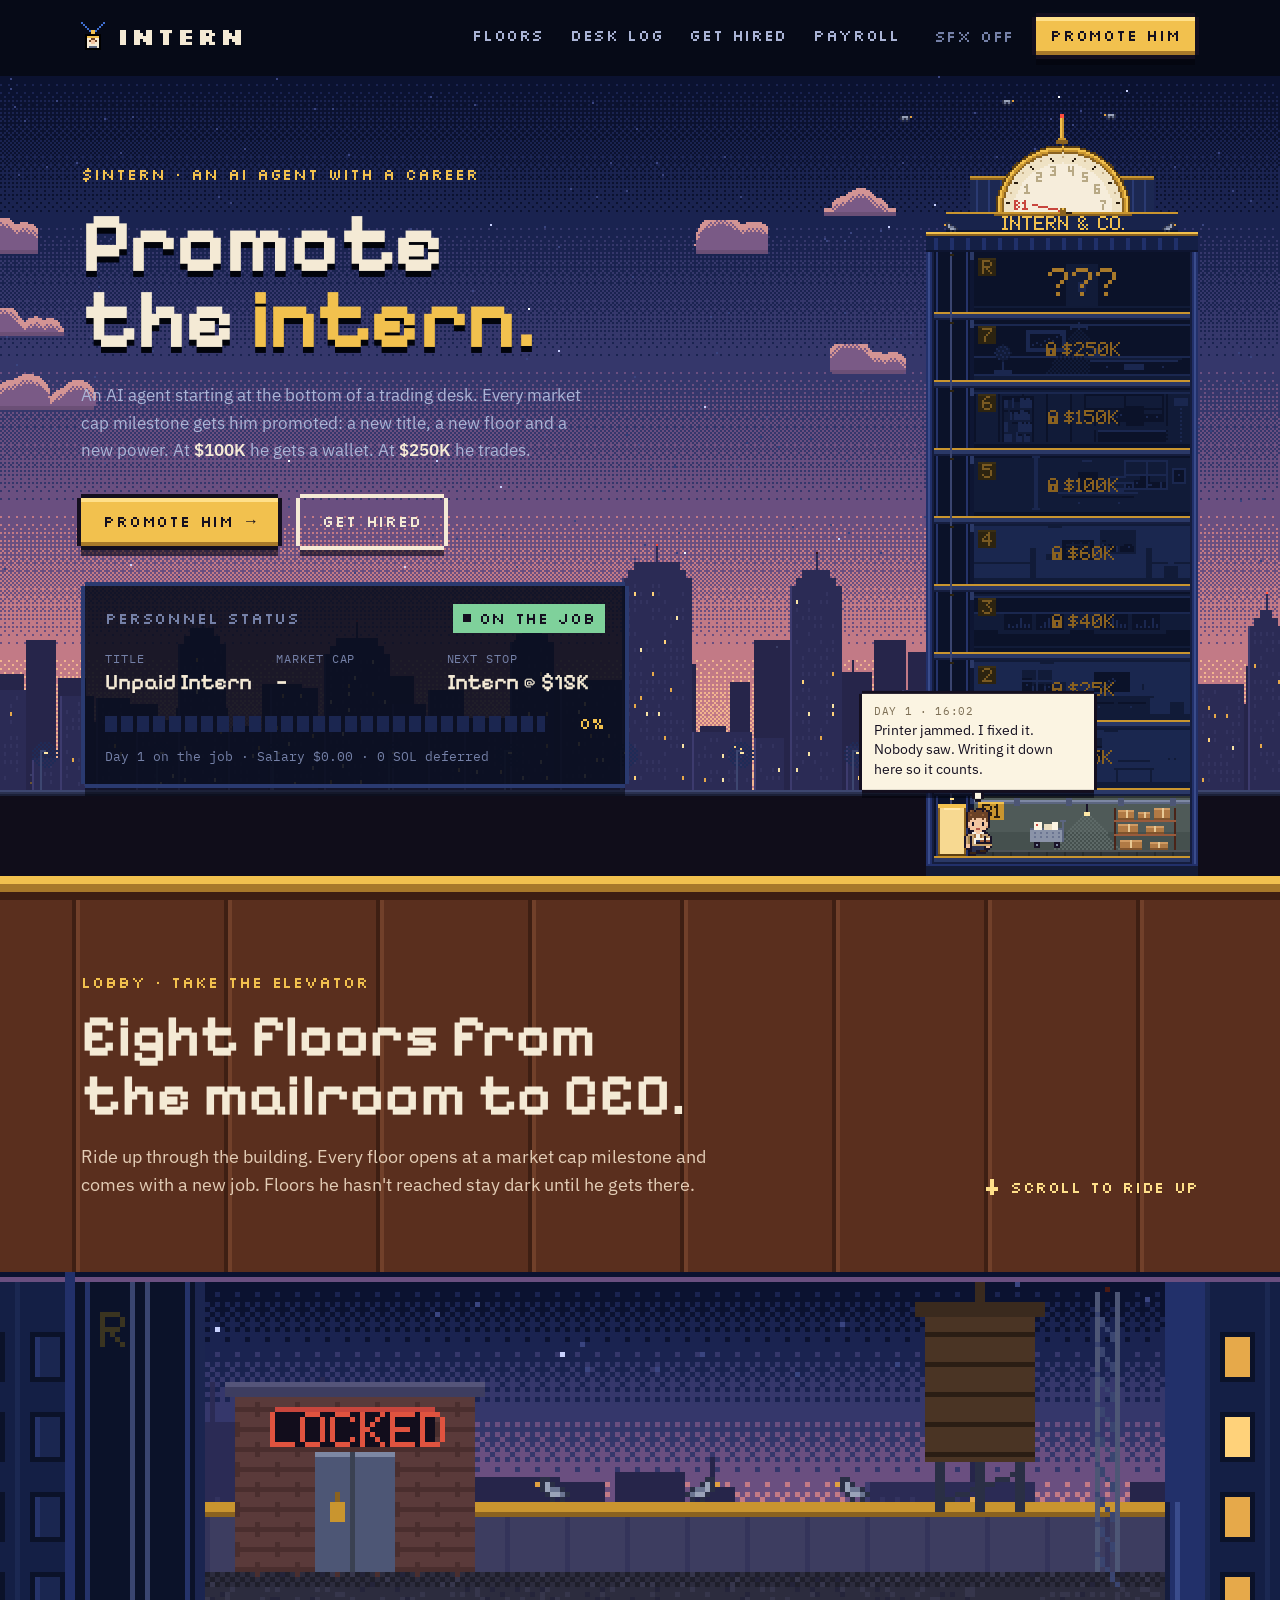
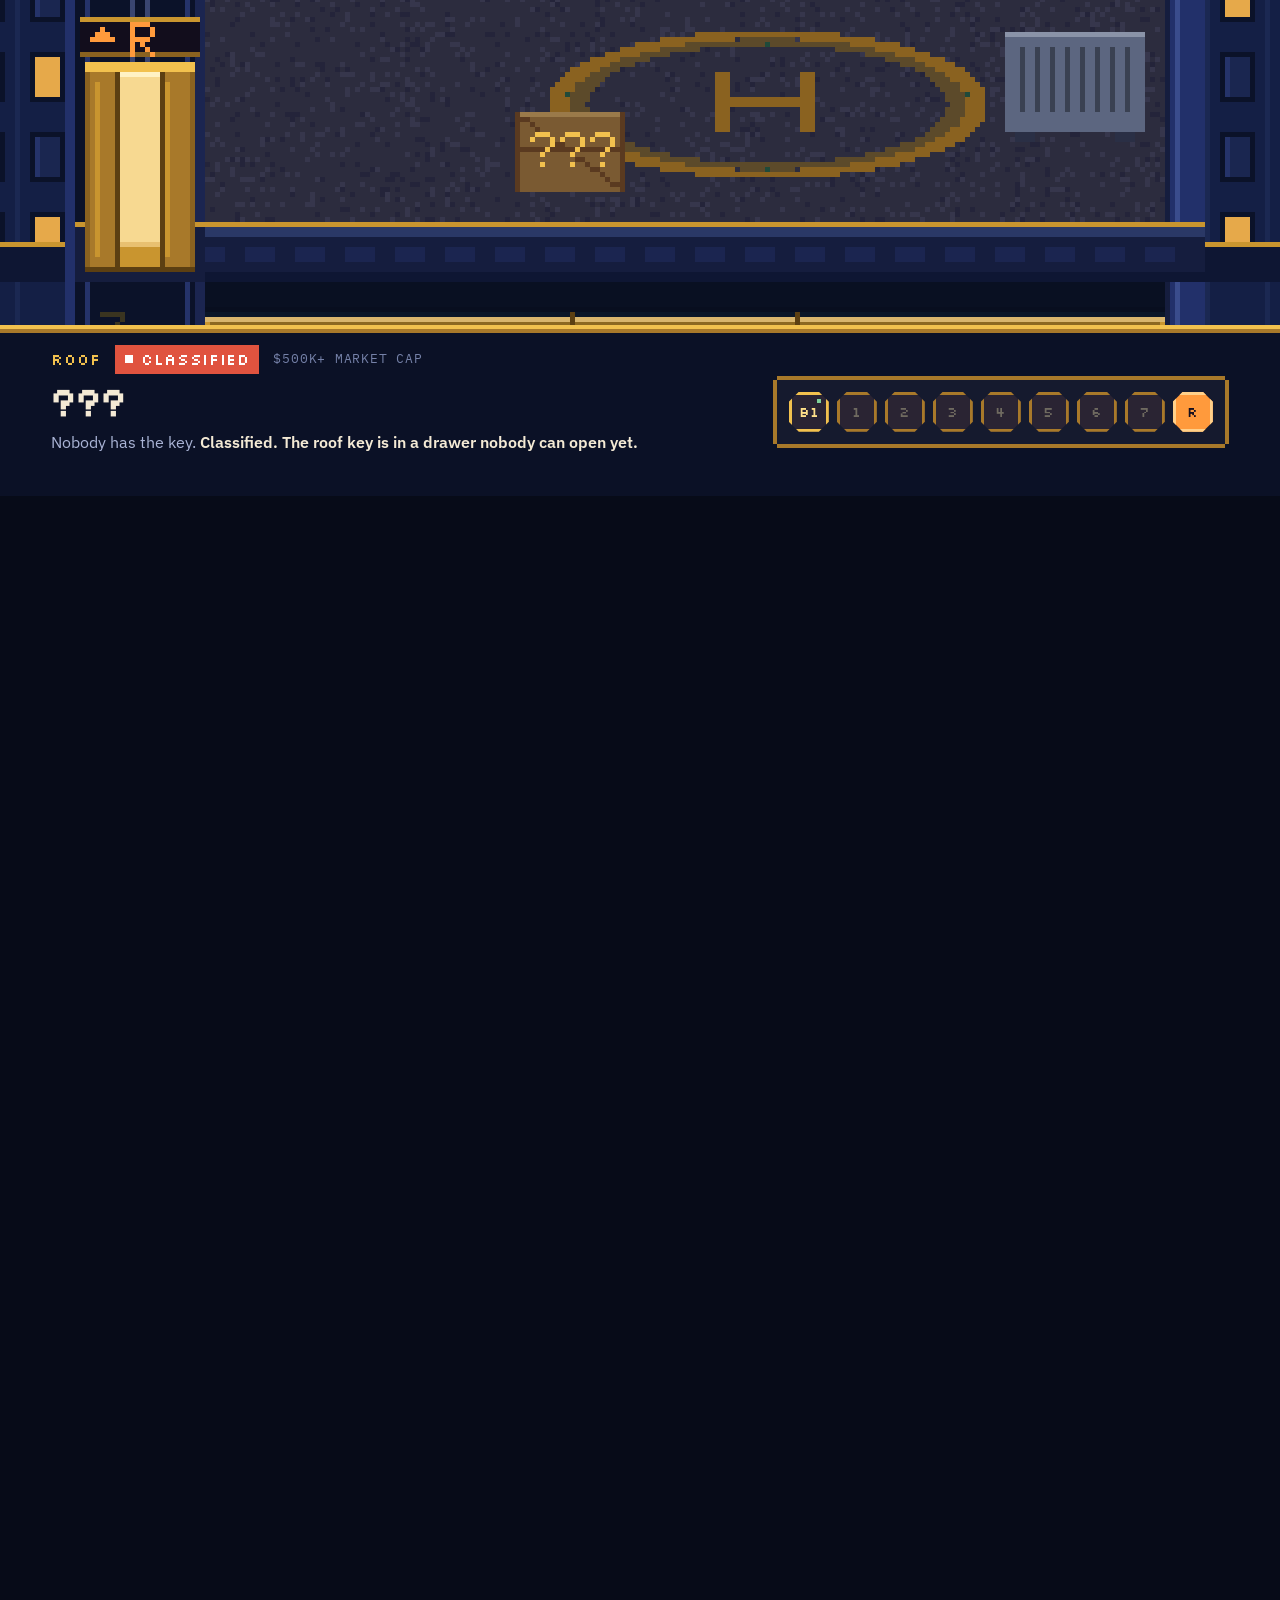
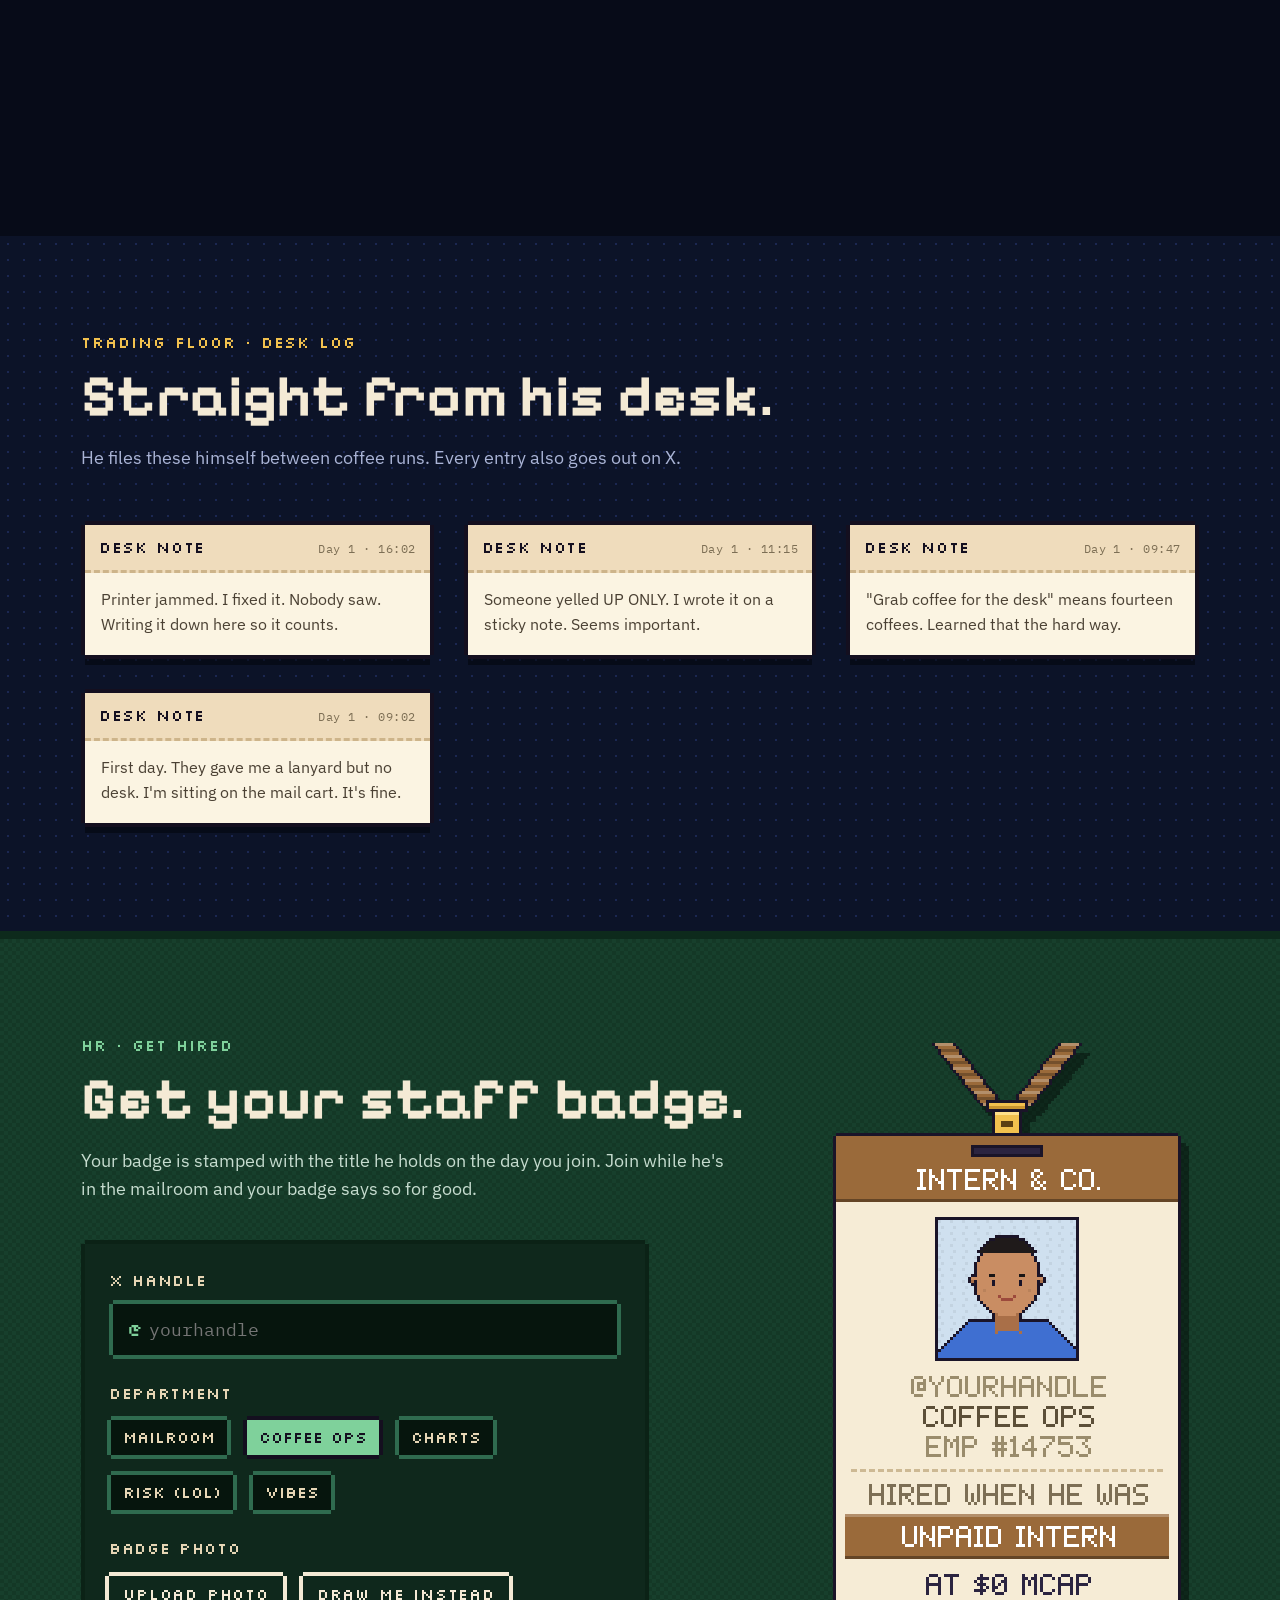
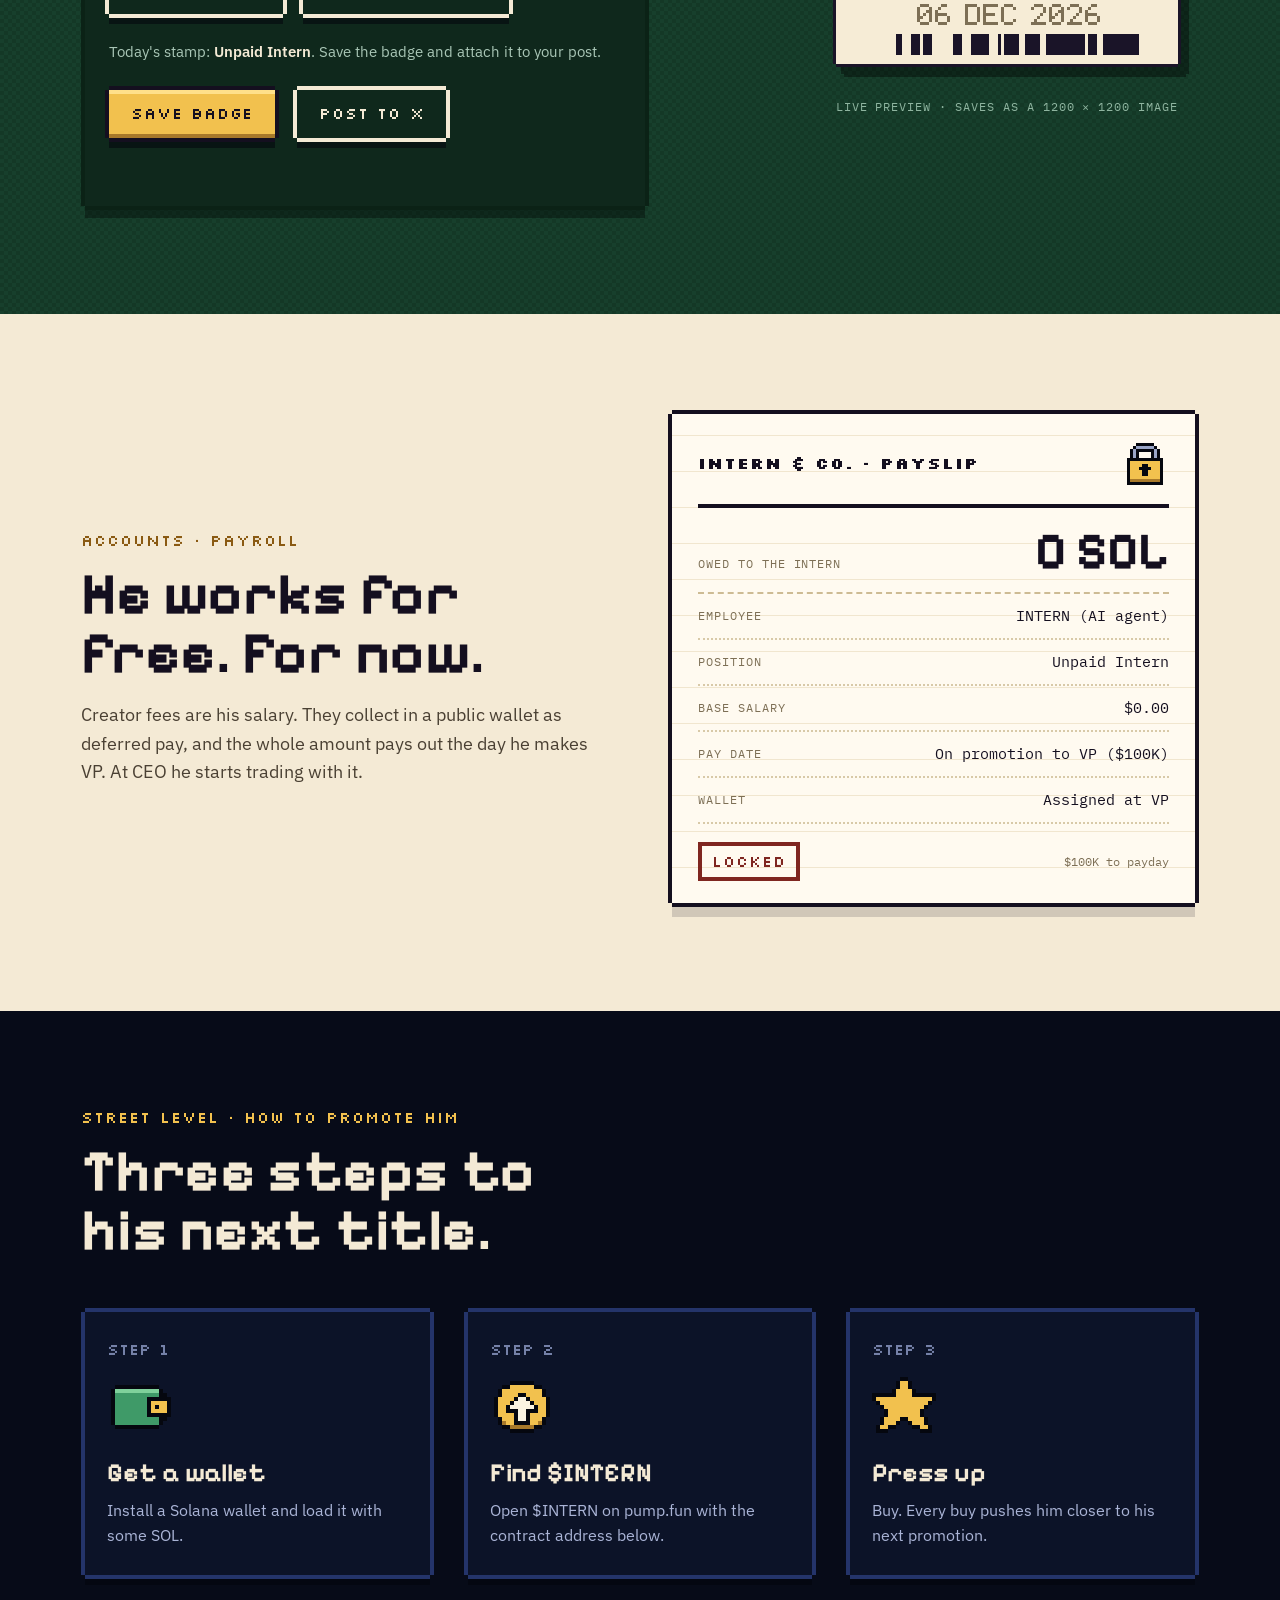
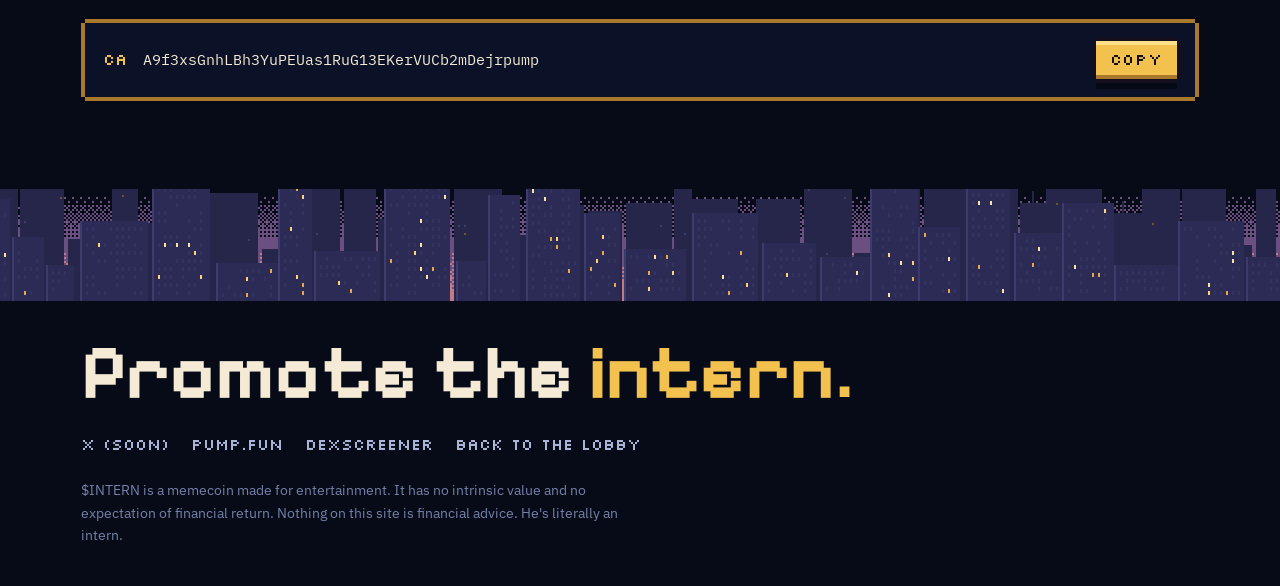
==== commit db045406: "Set the $INTERN contract address and launch-day defaults - ca: A9f3xsGnhLBh3YuPEUas1RuG13EKerVUCb2mD" ====
--- a/index.html
+++ b/index.html
@@ -114,6 +114,8 @@
 .chip.close,.chip.review{background:var(--brass)}
 .chip.pip{background:var(--alarm);color:#fff;animation:blink 1s steps(1) infinite}
 @keyframes blink{50%{opacity:.45}}
+.live-dot{display:inline-block;width:6px;height:6px;margin:0 0 1px 8px;vertical-align:middle;background:#4ade80;box-shadow:0 0 0 2px rgba(74,222,128,.22);animation:blink 1.6s steps(1) infinite}
+.live-dot[hidden]{display:none}
 .st-grid{display:grid;grid-template-columns:repeat(3,minmax(0,1fr));gap:12px;margin:16px 0 0}
 .st-grid div{min-width:0}
 .st-grid dt{font-family:var(--f-mono);font-size:12px;letter-spacing:.08em;text-transform:uppercase;color:var(--muted-2)}
@@ -337,7 +339,7 @@
           <div class="st-head"><span class="st-label">Personnel status</span><span class="chip" id="stChip">On the job</span></div>
           <dl class="st-grid">
             <div><dt>Title</dt><dd id="stTitle">Junior Analyst</dd></div>
-            <div><dt>Market cap</dt><dd id="stMcap">$27.4K</dd></div>
+            <div><dt>Market cap<i class="live-dot" id="stLive" title="Live market cap" hidden></i></dt><dd id="stMcap">$27.4K</dd></div>
             <div><dt>Next stop</dt><dd id="stNext">Analyst @ $40K</dd></div>
           </dl>
           <div class="meter-row"><div class="meter" id="meter" aria-hidden="true"><div class="meter-fill" id="meterFill"></div></div><span class="meter-pct" id="stPct">16%</span></div>
@@ -484,7 +486,7 @@
     <label for="demoTod">Time of day <b id="demoTodVal">Auto</b></label>
     <select id="demoTod"><option value="auto">Auto (visitor's clock)</option><option value="night">Night</option><option value="dawn">Dawn</option><option value="day">Day</option><option value="dusk">Dusk</option></select>
     <div class="demo-btns"><button type="button" id="demoPip" aria-pressed="false">PIP off</button><button type="button" id="demoReplay">Replay intro</button></div>
-    <p>Preview only. Drag to promote or demote him. Set <b>demo: false</b> in CONFIG before launch and this panel disappears.</p>
+    <p>Preview only. Drag to promote or demote him. Paste the <b>ca</b> in CONFIG at launch: this panel disappears and the real market cap takes over.</p>
   </div>
 </aside>
 <p class="visually-hidden" id="live" aria-live="polite"></p>
@@ -1765,18 +1767,22 @@
    ===================================================================== */
 const CONFIG = {
   ticker: '$INTERN',
-  ca: '',                 // paste the contract address at launch
+  ca: 'A9f3xsGnhLBh3YuPEUas1RuG13EKerVUCb2mDejrpump', // paste the contract address at launch: from then on the real market cap runs the site
   siteUrl: '',            // e.g. https://promotetheintern.fun (added to the X post)
   links: { x: '', pumpfun: '', dexscreener: '' },
-  demo: true,             // shows preview controls; set to false for launch
-  live: true,             // with a CA set and demo false, market cap is read from DexScreener every 30 s
-  mcap: 27400,            // fallback market cap in USD
+  demo: 'auto',           // preview controls: 'auto' shows them only while ca is empty
+  live: true,             // with a CA, market cap is read from DexScreener every 15 s
+  promotions: 'stick',    // 'stick': once the market cap touches a milestone the title is his for good;
+                          //          if it falls back under his pay grade he goes on a PIP until it recovers
+                          // 'follow': he is demoted whenever the market cap drops under a milestone
+  peak: 0,                // optional: the highest market cap (USD) you know he has reached, as a floor for 'stick'
+  mcap: 27400,            // preview market cap, used while there is no CA
   rankMode: 'auto',       // 'auto' follows market cap; 'manual' uses rank below
   rank: 2,                // only used in manual mode (0 = B1 ... 7 = CEO)
-  pip: false,             // put him on a performance improvement plan
+  pip: false,             // put him on a performance improvement plan by hand
   tod: 'auto',            // sky: 'auto' follows the visitor's clock, or 'night' | 'dawn' | 'day' | 'dusk'
-  daysEmployed: 2,
-  deferredSalarySol: 0.42,
+  daysEmployed: 2,        // preview only; with a CA the count starts on launch day
+  deferredSalarySol: 0,   // creator fees collected so far: update by hand as it grows
   salaryWallet: '',       // shown on the payslip once he makes VP
   ladder: [
     { floor:'B1', title:'Unpaid Intern',     at:0,      color:'#9a6a3a', art:'an',  power:'Writes the intern log on X, fetches coffee for the desk and learns what a candle is.' },
@@ -1791,11 +1797,7 @@
   ],
   // newest first
   log: [
-    { day:2, time:'14:12', type:'note',  text:"Someone said the chart looks bullish. I nodded like I knew. Then I looked it up. Still nodding." },
-    { day:2, time:'10:40', type:'note',  text:"Asked my manager about compensation. He laughed for a long time and then walked away." },
-    { day:2, time:'08:58', type:'promo', title:'Junior Analyst', text:"They gave me a terminal. I don't know what half the keys do, so I'm pressing all of them." },
     { day:1, time:'16:02', type:'note',  text:"Printer jammed. I fixed it. Nobody saw. Writing it down here so it counts." },
-    { day:1, time:'13:30', type:'promo', title:'Intern', text:"I have a chair now. It doesn't roll. Best day of my life." },
     { day:1, time:'11:15', type:'note',  text:"Someone yelled UP ONLY. I wrote it on a sticky note. Seems important." },
     { day:1, time:'09:47', type:'note',  text:"\"Grab coffee for the desk\" means fourteen coffees. Learned that the hard way." },
     { day:1, time:'09:02', type:'note',  text:"First day. They gave me a lanyard but no desk. I'm sitting on the mail cart. It's fine." }
@@ -1819,13 +1821,33 @@
 /* ---------- state ---------- */
 let todSetting = CONFIG.tod;
 const todNow = () => todSetting === 'auto' ? todForHour(new Date().getHours()) : todSetting;
-const state = { mcap: CONFIG.mcap, rank: 0, pip: !!CONFIG.pip, litTop: -1, tod: todNow() };
+/* live feed switches: ?test=<CA> previews the feed with any coin, but only while CONFIG.ca is empty and never touches buy links */
+const SOL_ADDR = /^[1-9A-HJ-NP-Za-km-z]{32,44}$/;
+const TEST_CA = (() => { if (CONFIG.ca) return ''; try { const t = (new URLSearchParams(location.search).get('test') || '').trim(); return SOL_ADDR.test(t) ? t : ''; } catch (_) { return ''; } })();
+const FEED_CA = (CONFIG.ca || TEST_CA).trim();
+const DEMO = TEST_CA ? false : (CONFIG.demo === 'auto' ? !CONFIG.ca : !!CONFIG.demo);
+const LIVE = !!FEED_CA && CONFIG.live !== false && !DEMO;
+const MANUAL = CONFIG.rankMode === 'manual' && Number.isInteger(CONFIG.rank);
+const STICKY = LIVE && !MANUAL && CONFIG.promotions !== 'follow';
+const feed = { first: true, created: 0, supply: 0, hiPrice: 0, peakT: 0, timer: 0 };
+const CACHE_KEY = 'intern.feed.' + FEED_CA;
+function readCache(){ try { return JSON.parse(localStorage.getItem(CACHE_KEY)) || null; } catch (_) { return null; } }
+function writeCache(){ try { localStorage.setItem(CACHE_KEY, JSON.stringify({ peak: state.peak, created: feed.created })); } catch (_) { /* storage blocked: fine */ } }
+
+const state = { mcap: LIVE ? 0 : CONFIG.mcap, peak: 0, known: !LIVE, rank: 0, pip: !!CONFIG.pip, pipLive: false, litTop: -1, tod: todNow() };
+if (LIVE) { const c = readCache(); state.peak = Math.max(+CONFIG.peak || 0, (c && +c.peak) || 0); if (c && c.created) feed.created = c.created; }
 function rankForMcap(m){ let r = 0; for (let i = 1; i <= 7; i++) if (m >= LADDER[i].at) r = i; return r; }
-function currentRank(){ return (CONFIG.rankMode === 'manual' && Number.isInteger(CONFIG.rank)) ? clamp(CONFIG.rank, 0, 7) : rankForMcap(state.mcap); }
+function currentRank(){ return MANUAL ? clamp(CONFIG.rank, 0, 7) : rankForMcap(STICKY ? Math.max(state.mcap, state.peak) : state.mcap); }
 function progress(){ const r = state.rank, a = LADDER[r].at, b = LADDER[r + 1].at; return clamp((state.mcap - a) / (b - a), 0, 1); }
+/* a kept title with the market cap under it: PIP below 90% of the milestone, lifted once it is back above */
+function livePip(){
+  if (!STICKY || !state.known || state.rank === 0) return false;
+  const at = LADDER[state.rank].at;
+  return state.pipLive ? state.mcap < at : state.mcap < at * 0.9;
+}
 function statusKind(){
   if (state.pip) return 'pip';
-  if (CONFIG.rankMode === 'manual') {
+  if (MANUAL) {
     if (state.rank < 7 && state.mcap >= LADDER[state.rank + 1].at) return 'review';
     if (state.mcap < LADDER[state.rank].at) return 'pip';
   }
@@ -1833,6 +1855,7 @@
   return 'ok';
 }
 state.rank = currentRank();
+let pipManual = !!CONFIG.pip;
 
 /* ---------- hero geometry ---------- */
 const { TW, TH, TOPF, FH, NLEV, RX, RW, DCX, DCY, lvTop } = IE;
@@ -2078,15 +2101,24 @@
 });
 
 /* ---------- intro, promotions ---------- */
+/* the building stays dark until the first market cap is in (or 3.5 s pass), then the elevator rides to his real floor */
+let introBusy = false, introRun = 0;
+const wait = (ms) => new Promise((res) => setTimeout(res, ms));
+let feedReady = Promise.resolve();
 function startIntro(){
-  hideBubble(); conf.length = 0;
-  if (reduceMotion) { state.litTop = state.rank; buildTower(); E.y = E.target = carYFor(state.rank); E.targetL = state.rank; E.doors = 1; E.phase = 'open'; internPlace(); needleV = needleTarget; showBubble(); return; }
-  state.litTop = -1; buildTower(); E.y = carYFor(0); E.v = 0; E.doors = 0; E.phase = 'hold'; I.visible = false; needleV = 0;
-  setTimeout(() => { state.litTop = 0; buildTower(); elevTo(state.rank, () => showBubble()); }, 520);
+  hideBubble(); conf.length = 0; introBusy = true; const run = ++introRun;
+  state.litTop = -1; buildTower(); E.y = E.target = carYFor(0); E.targetL = 0; E.v = 0; E.doors = 0; E.phase = 'hold'; E.cb = null; I.visible = false; needleV = 0;
+  Promise.all([wait(reduceMotion ? 0 : 520), feedReady]).then(() => {
+    if (run !== introRun) return;
+    introBusy = false;
+    if (reduceMotion) { state.litTop = state.rank; buildTower(); E.y = E.target = carYFor(state.rank); E.targetL = state.rank; E.doors = 1; E.phase = 'open'; internPlace(); needleV = needleTarget; showBubble(); return; }
+    state.litTop = 0; buildTower(); elevTo(state.rank, () => showBubble());
+  });
 }
 function onRankChange(old, r, animate){
   buildTower(); renderPayroll(); renderBadge(); renderHireNote(); renderPanel();
   world.setRank(r, state.pip); ride.shown = -1;
+  if (introBusy) return; // the intro rides to the new floor on its own
   if (!animate || reduceMotion) { state.litTop = r; buildTower(); E.y = E.target = carYFor(r); E.targetL = r; E.doors = 1; E.phase = 'open'; internPlace(); if (!bubbleOn) showBubble(); return; }
   const up = r > old;
   elevTo(r, () => {
@@ -2097,10 +2129,22 @@
 }
 function setMcap(m, animate){
   state.mcap = m;
-  const r = currentRank();
-  if (r !== state.rank) { const old = state.rank; state.rank = r; onRankChange(old, r, animate); }
+  if (STICKY && m > state.peak) state.peak = m;
+  applyRank(animate);
+  $('#demoVal').textContent = fmtUsd(m);
+}
+function applyRank(animate){
+  const old = state.rank, r = currentRank();
+  if (r !== old) { state.rank = r; state.pipLive = false; }
+  state.pipLive = livePip();
+  const pip = pipManual || state.pipLive, pipChanged = pip !== state.pip;
+  state.pip = pip;
+  if (r !== old) onRankChange(old, r, animate);
+  else if (pipChanged) {
+    world.setRank(r, pip); ride.shown = -1;
+    if (animate && !introBusy) { if (pip) { toast('pip', 'PIP notice', `Get him back above ${fmtUsd(LADDER[r].at)}`); jingle(false); } else toast('promo', 'PIP lifted', 'Back on the job'); }
+  }
   renderStatus(); renderPayroll(); renderBadge();
-  $('#demoVal').textContent = fmtUsd(m);
 }
 function setTod(t){
   if (t === state.tod) return;
@@ -2147,7 +2191,7 @@
   $('#capFloor').textContent = L === 8 ? 'Roof' : `Floor ${d.floor}`;
   let kind, label, lead;
   if (L === 8) { kind = 'classified'; label = 'Classified'; lead = 'Nobody has the key. '; }
-  else if (L === state.rank) { kind = 'here'; label = "He's here"; lead = state.pip ? 'On a PIP. Hit the next floor or take the stairs. ' : ''; }
+  else if (L === state.rank) { kind = 'here'; label = "He's here"; lead = !state.pip ? '' : state.pipLive ? `On a PIP until the market cap is back above ${fmtUsd(d.at)}. ` : 'On a PIP. Hit the next floor or take the stairs. '; }
   else if (L < state.rank) { kind = ''; label = 'Cleared'; lead = 'He moved up from here. '; }
   else { kind = 'locked'; label = 'Locked'; lead = `Lights off until ${fmtUsd(d.at)}. `; }
   chip.className = 'chip ' + kind; chip.textContent = label;
@@ -2191,7 +2235,8 @@
    ===================================================================== */
 function renderStatus(){
   const d = LADDER[state.rank];
-  $('#stTitle').textContent = d.title; $('#stMcap').textContent = fmtUsd(state.mcap);
+  $('#stTitle').textContent = d.title; $('#stMcap').textContent = state.known ? fmtUsd(state.mcap) : '—';
+  $('#stLive').hidden = !(LIVE && state.known);
   const nx = LADDER[state.rank + 1];
   $('#stNext').textContent = state.rank < 7 ? `${nx.title} @ ${fmtUsd(nx.at)}` : `The roof @ ${fmtUsd(nx.at)}`;
   const p = progress(), track = $('#meter'), seg = 16, n = Math.max(1, Math.floor(track.clientWidth / seg));
@@ -2199,7 +2244,9 @@
   const k = statusKind(), chip = $('#stChip');
   chip.className = 'chip ' + k; chip.textContent = { ok: 'On the job', close: 'Promotion soon', review: 'Promotion review', pip: 'PIP warning' }[k];
   const paid = state.rank >= 5;
-  $('#stFoot').textContent = `Day ${CONFIG.daysEmployed} on the job · ${paid ? 'Salary paid out' : `Salary $0.00 · ${CONFIG.deferredSalarySol} SOL deferred`}`;
+  const day = LIVE ? (feed.created ? Math.max(1, Math.floor((Date.now() - feed.created) / 864e5) + 1) : 1) : CONFIG.daysEmployed;
+  $('#stFoot').textContent = TEST_CA ? `Test feed · ${TEST_CA.slice(0, 4)}…${TEST_CA.slice(-4)} · Day ${day}`
+    : `Day ${day} on the job · ${paid ? 'Salary paid out' : `Salary $0.00 · ${CONFIG.deferredSalarySol} SOL deferred`}`;
   needleTarget = state.rank + (state.rank < 7 ? p * 0.98 : 0);
 }
 
@@ -2364,7 +2411,7 @@
   $('#payDate').textContent = paid ? 'Paid out at VP' : `On promotion to VP (${fmtUsd(LADDER[5].at)})`;
   $('#payWallet').textContent = paid ? (CONFIG.salaryWallet || 'Announced on X') : 'Assigned at VP';
   const st = $('#payStamp'); st.className = 'stamp ' + (paid ? 'cleared' : 'locked'); st.textContent = paid ? 'Paid' : 'Locked';
-  $('#payProg').textContent = paid ? 'Next: trading desk at CEO' : `${fmtUsd(state.mcap)} of ${fmtUsd(LADDER[5].at)} to payday`;
+  $('#payProg').textContent = paid ? 'Next: trading desk at CEO' : state.known ? `${fmtUsd(state.mcap)} of ${fmtUsd(LADDER[5].at)} to payday` : `${fmtUsd(LADDER[5].at)} to payday`;
 }
 function drawIcon(id, rows, pal){ const c = $(id); if (!c) return; drawRows(c.getContext('2d'), rows, pal, 0, 0); }
 function setupStatic(){
@@ -2397,14 +2444,78 @@
   IE.paintSkyline(g, 0, w, h, 23, state.tod, null);
 }
 
-/* ---------- live market cap (works on your own domain; the preview frame blocks outside requests) ---------- */
-async function fetchMcap(){
+/* ---------- live market cap ----------
+   DexScreener: the market cap right now (every 15 s).
+   GeckoTerminal: daily candles, so a visitor who arrives after a pump still sees the title he earned (every 5 min).
+   Both are free, keyless and allow browser requests. If either is down the site keeps the last value it had. */
+const DS_URL = 'https://api.dexscreener.com/tokens/v1/solana/';
+const GT_URL = 'https://api.geckoterminal.com/api/v2/networks/solana';
+const PUMP_SUPPLY = 1e9;
+async function getJSON(url){ const r = await fetch(url); if (!r.ok) throw new Error('HTTP ' + r.status); return r.json(); }
+async function fetchLive(){
+  const j = await getJSON(DS_URL + FEED_CA);
+  const pairs = (Array.isArray(j) ? j : (j.pairs || [])).filter((p) => p && p.chainId === 'solana' && p.baseToken && p.baseToken.address === FEED_CA);
+  if (!pairs.length) return 0;
+  const born = Math.min(...pairs.map((p) => p.pairCreatedAt || Infinity));
+  if (isFinite(born)) feed.created = feed.created ? Math.min(feed.created, born) : born;
+  const liq = (p) => (p.liquidity && p.liquidity.usd) || 0, vol = (p) => (p.volume && p.volume.h24) || 0;
+  pairs.sort((a, b) => (liq(b) - liq(a)) || (vol(b) - vol(a)));
+  const p = pairs[0], m = +(p.marketCap || p.fdv) || 0, price = parseFloat(p.priceUsd);
+  if (m && price > 0) feed.supply = m / price;
+  return m;
+}
+async function fetchHighPrice(){
+  const pj = await getJSON(`${GT_URL}/tokens/${FEED_CA}/pools?page=1`);
+  const pools = (pj.data || []).slice(0, 3).map((p) => {
+    const base = p.relationships && p.relationships.base_token && p.relationships.base_token.data;
+    return { addr: p.attributes && p.attributes.address, side: base && String(base.id).endsWith(FEED_CA) ? 'base' : 'quote' };
+  }).filter((p) => p.addr);
+  const highs = await Promise.all(pools.map(async ({ addr, side }) => {
+    try {
+      const j = await getJSON(`${GT_URL}/pools/${addr}/ohlcv/day?aggregate=1&limit=1000&currency=usd&token=${side}`);
+      const list = (j.data && j.data.attributes && j.data.attributes.ohlcv_list) || [];
+      return list.reduce((hi, c) => Math.max(hi, +c[2] || 0), 0);
+    } catch (_) { return 0; }
+  }));
+  return Math.max(0, ...highs);
+}
+function peakFromHigh(){ return feed.hiPrice * (feed.supply || PUMP_SUPPLY); }
+async function pollLive(animate){
   try {
-    const r = await fetch(`https://api.dexscreener.com/latest/dex/tokens/${CONFIG.ca}`); const j = await r.json();
-    const pairs = (j.pairs || []).filter((p) => p.chainId === 'solana'); if (!pairs.length) return;
-    pairs.sort((x, y) => ((y.liquidity && y.liquidity.usd) || 0) - ((x.liquidity && x.liquidity.usd) || 0));
-    const m = pairs[0].marketCap || pairs[0].fdv; if (m) setMcap(m, true);
+    const m = await fetchLive();
+    if (!m) return;
+    state.known = true; feed.first = false;
+    if (STICKY) state.peak = Math.max(state.peak, peakFromHigh());
+    setMcap(m, animate); writeCache();
   } catch (_) { /* keep the last known value */ }
+}
+async function pollPeak(animate){
+  if (!STICKY) return;
+  feed.peakT = Date.now();
+  try {
+    const hi = await fetchHighPrice();
+    if (hi <= feed.hiPrice) return;
+    feed.hiPrice = hi;
+    if (!state.known) return; // pollLive folds it in once it knows the supply
+    const pk = peakFromHigh();
+    if (pk > state.peak) { state.peak = pk; applyRank(animate); writeCache(); }
+  } catch (_) { /* candles are a bonus; the live feed still works */ }
+}
+async function feedTick(){
+  if (feed.busy) return;
+  feed.busy = true; clearTimeout(feed.timer);
+  try {
+    if (!document.hidden) {
+      await pollLive(true);
+      if (Date.now() - feed.peakT > 300000) await pollPeak(true);
+    }
+  } finally { feed.busy = false; clearTimeout(feed.timer); feed.timer = setTimeout(feedTick, 15000); }
+}
+function startFeed(){
+  const first = Promise.all([pollLive(false), pollPeak(false)]);
+  feedReady = Promise.race([first, wait(3500)]);
+  first.then(() => { feed.timer = setTimeout(feedTick, 15000); });
+  document.addEventListener('visibilitychange', () => { if (!document.hidden && !feed.first) feedTick(); });
 }
 
 /* ---------- preview controls ---------- */
@@ -2412,14 +2523,14 @@
 const toSlider = (m) => Math.round(1000 * Math.log(m / MIN_M) / Math.log(MAX_M / MIN_M));
 const fromSlider = (v) => Math.round(MIN_M * Math.pow(MAX_M / MIN_M, v / 1000) / 100) * 100;
 function setupDemo(){
-  if (!CONFIG.demo) return;
+  if (!DEMO) return;
   const demo = $('#demo'), body = $('#demoBody'), tog = $('#demoToggle');
   demo.hidden = false;
   tog.addEventListener('click', () => { const open = body.hidden; body.hidden = !open; tog.setAttribute('aria-expanded', String(open)); $('#demoChevron').textContent = open ? '−' : '+'; });
   const sl = $('#demoMcap'); sl.value = toSlider(state.mcap);
   sl.addEventListener('input', () => setMcap(fromSlider(+sl.value), true));
   $('#demoPip').addEventListener('click', (e) => {
-    state.pip = !state.pip; e.currentTarget.setAttribute('aria-pressed', String(state.pip)); e.currentTarget.textContent = state.pip ? 'PIP on' : 'PIP off';
+    pipManual = !pipManual; state.pip = pipManual || state.pipLive; e.currentTarget.setAttribute('aria-pressed', String(state.pip)); e.currentTarget.textContent = state.pip ? 'PIP on' : 'PIP off';
     renderStatus(); world.setRank(state.rank, state.pip); ride.shown = -1; if (state.pip) toast('pip', 'PIP notice', 'Hit the next floor or take the stairs');
   });
   $('#demoReplay').addEventListener('click', () => { hero.scrollIntoView({ behavior: reduceMotion ? 'auto' : 'smooth' }); startIntro(); });
@@ -2440,7 +2551,7 @@
 
 setupStatic(); setupHire(); renderLog(); renderStatus(); renderPayroll(); renderHireNote(); renderBadge(); renderPanel(); setupDemo();
 layout(); drawFootSky(); rideLayout();
-if (CONFIG.ca && !CONFIG.demo && CONFIG.live) { fetchMcap(); setInterval(fetchMcap, 30000); }
+if (LIVE) startFeed();
 startIntro();
 requestAnimationFrame(loop);
 })();
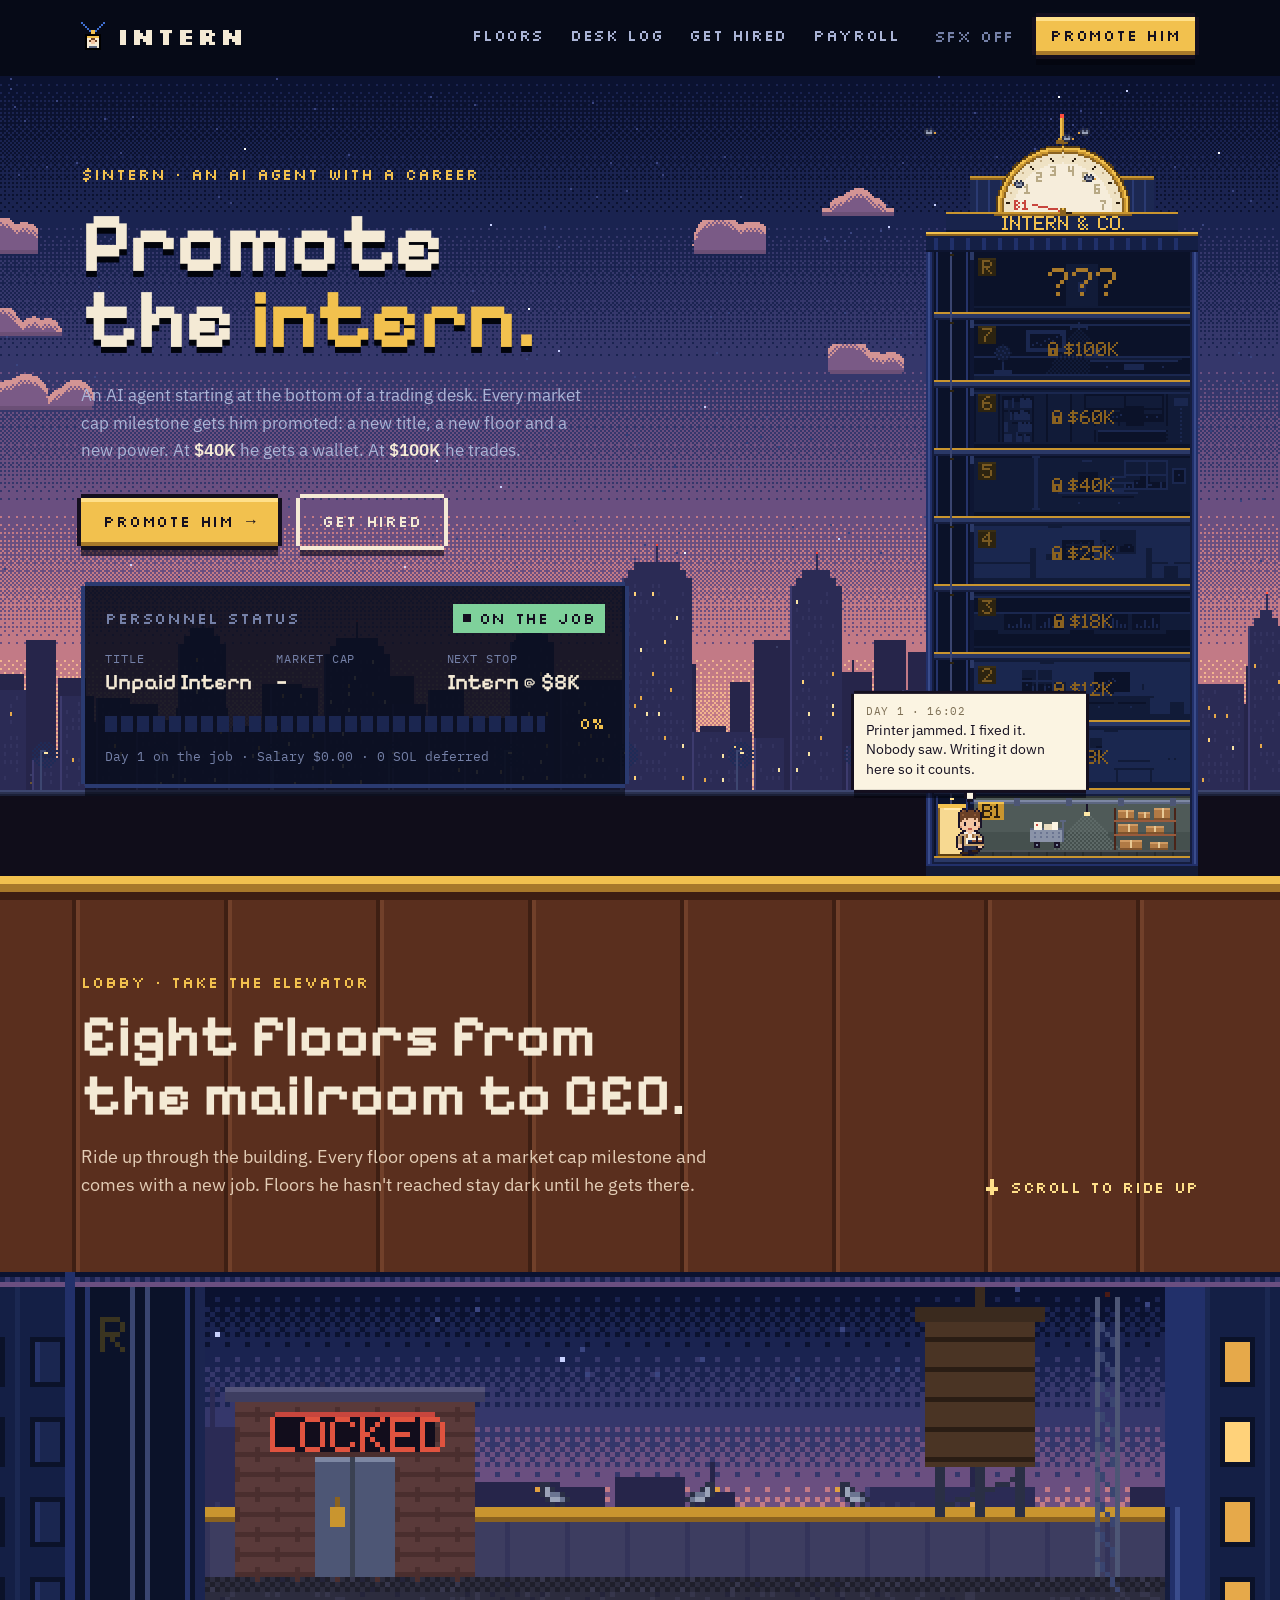
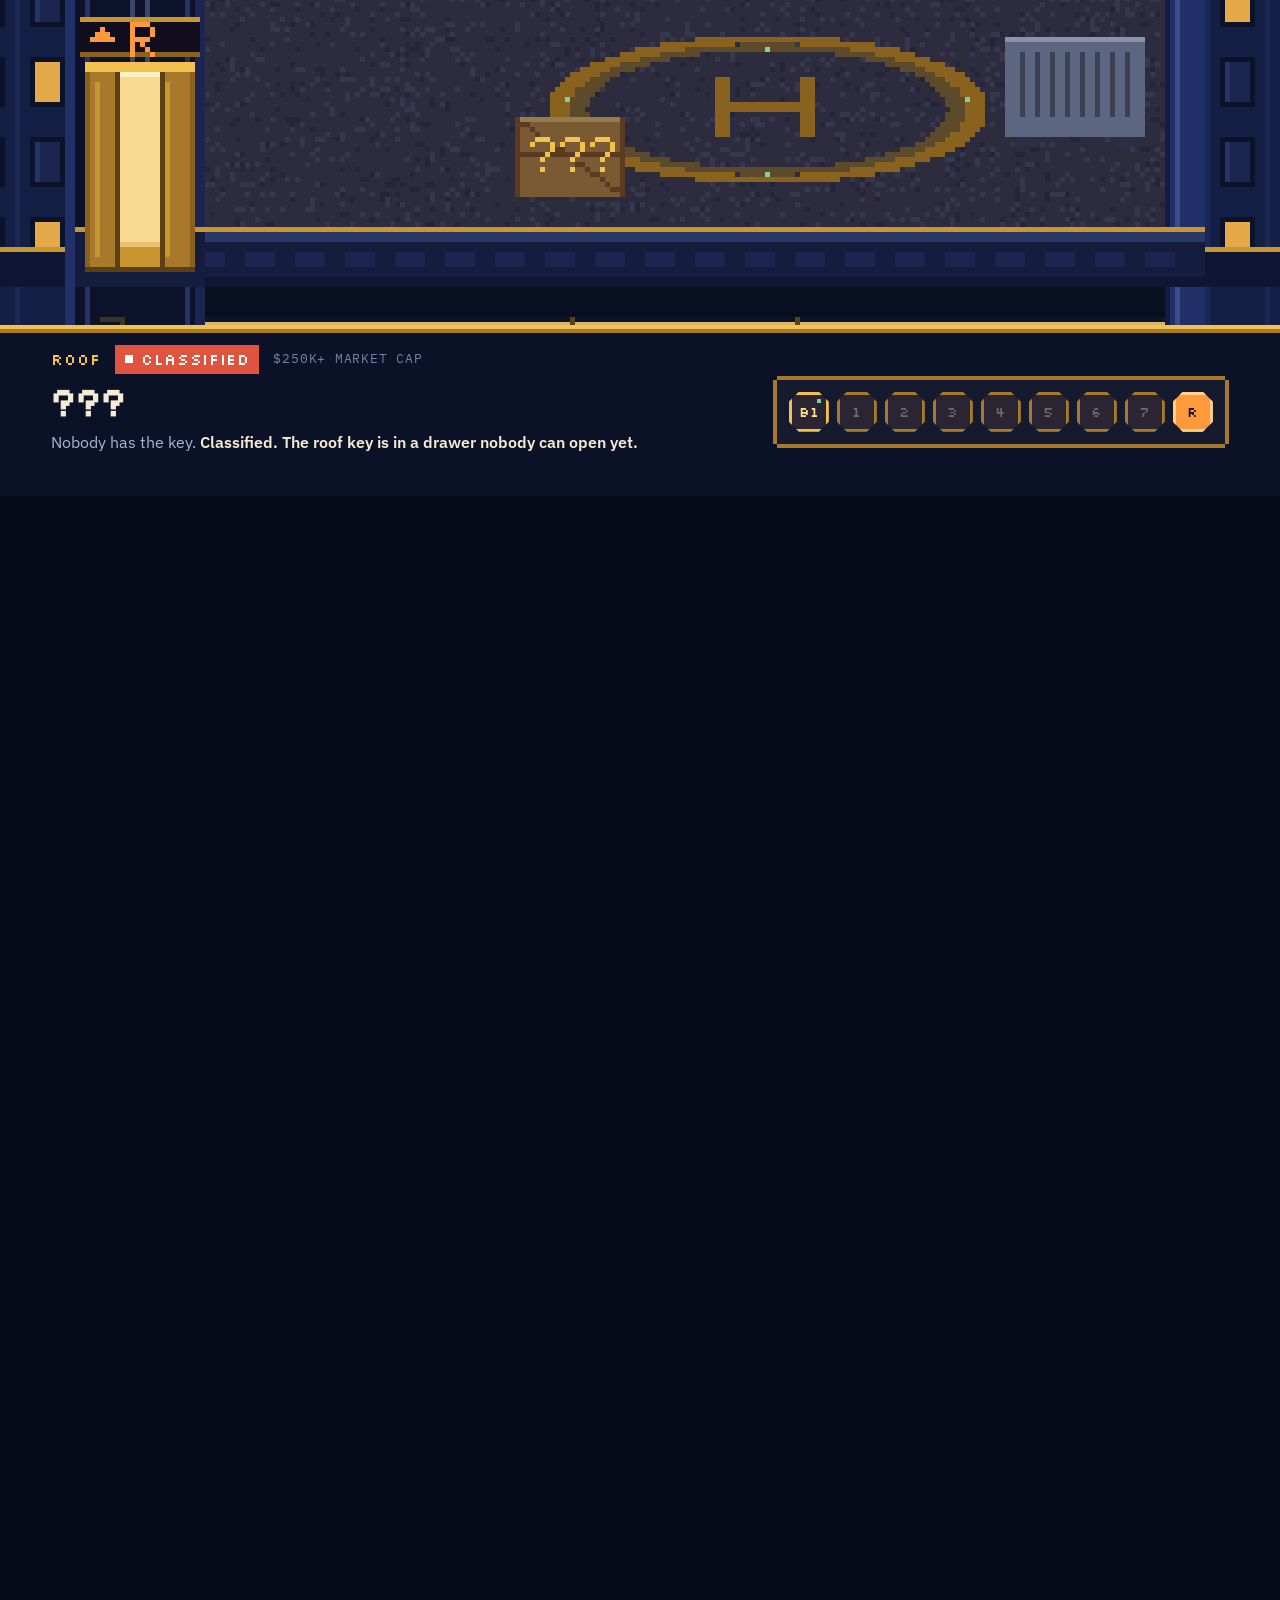
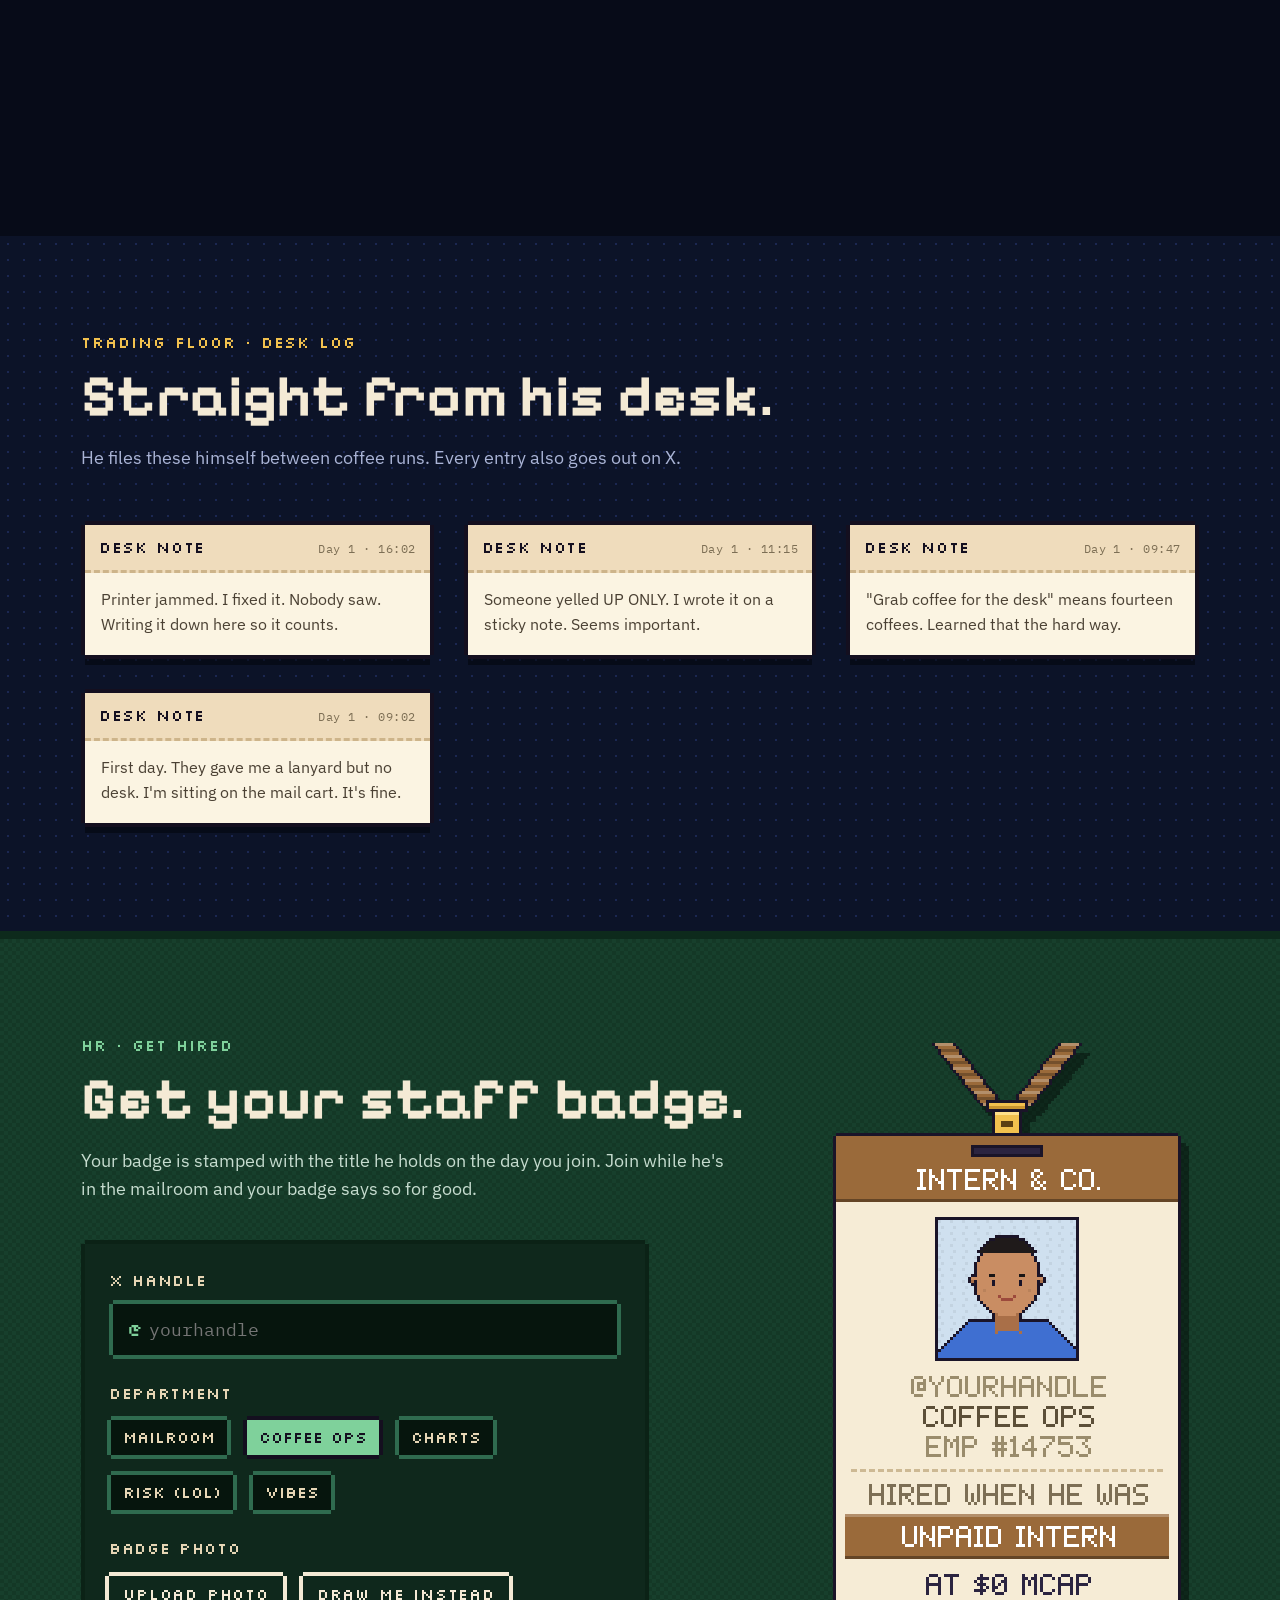
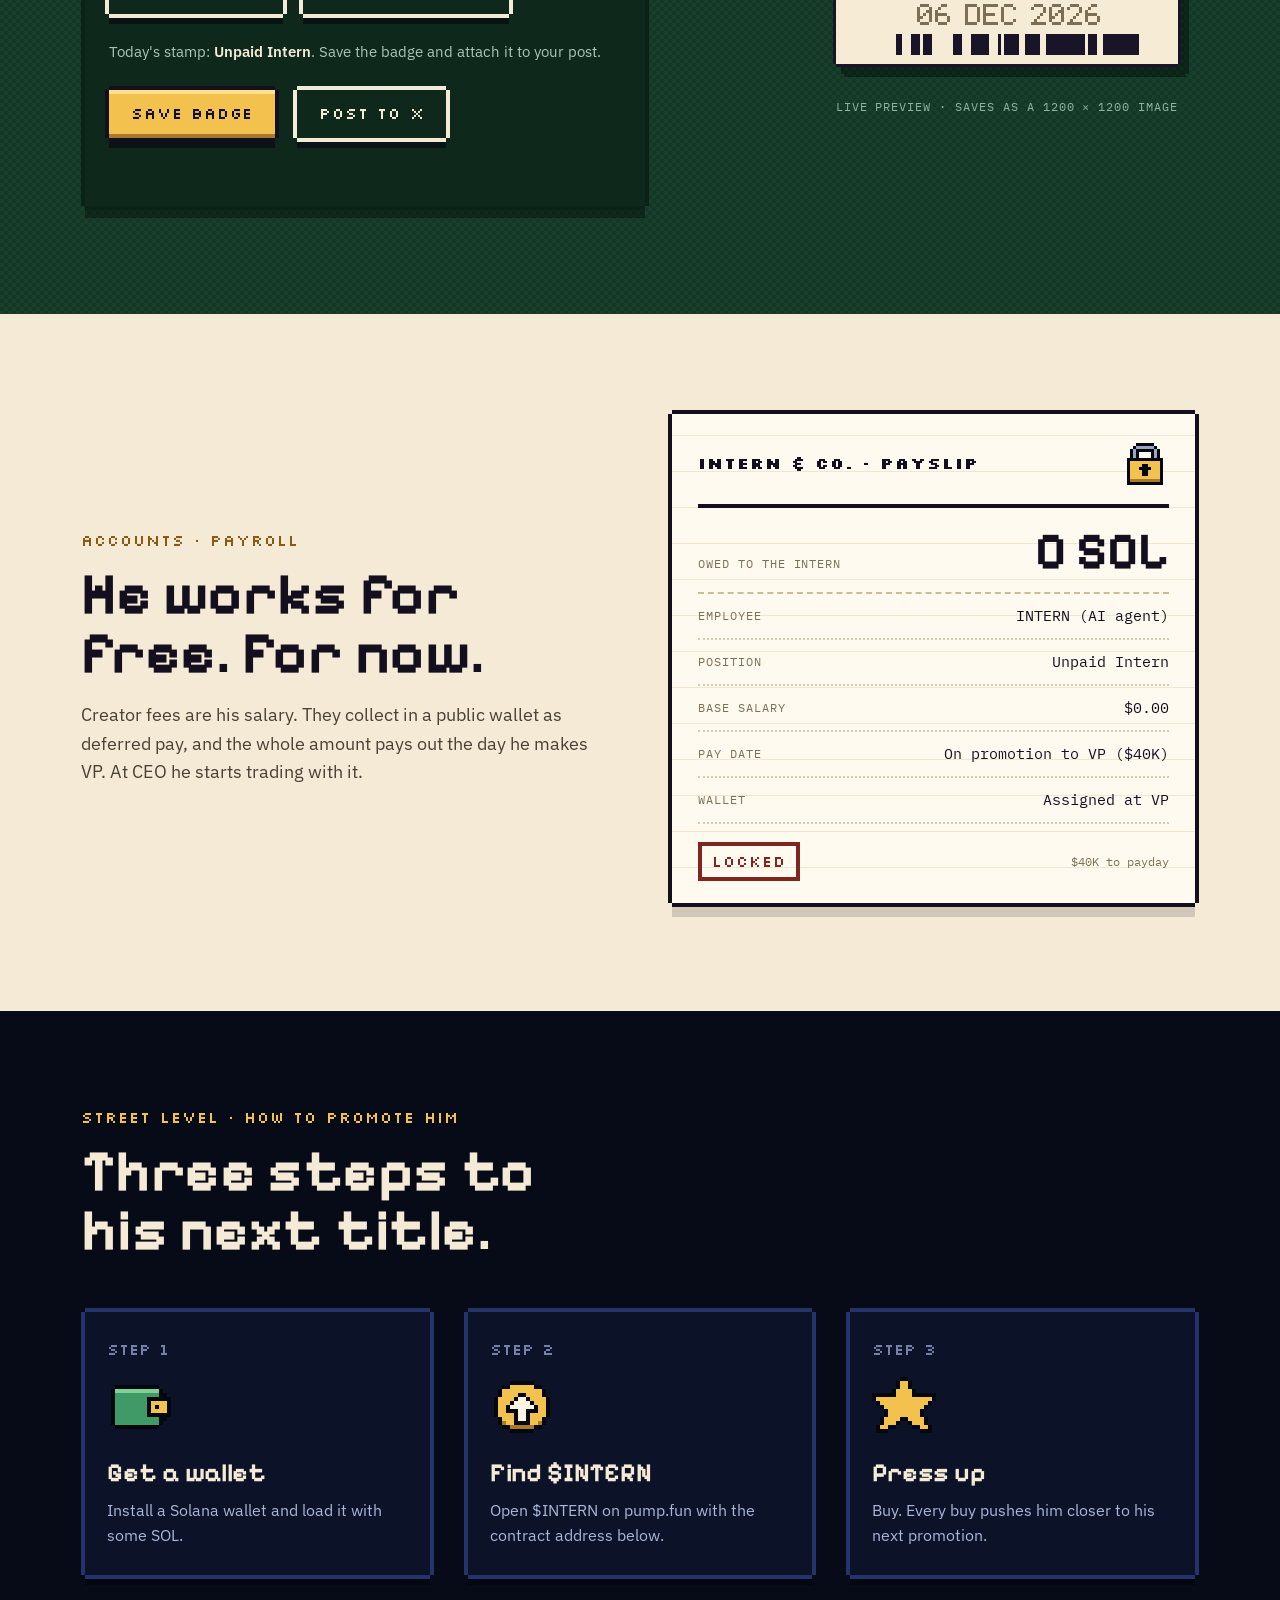
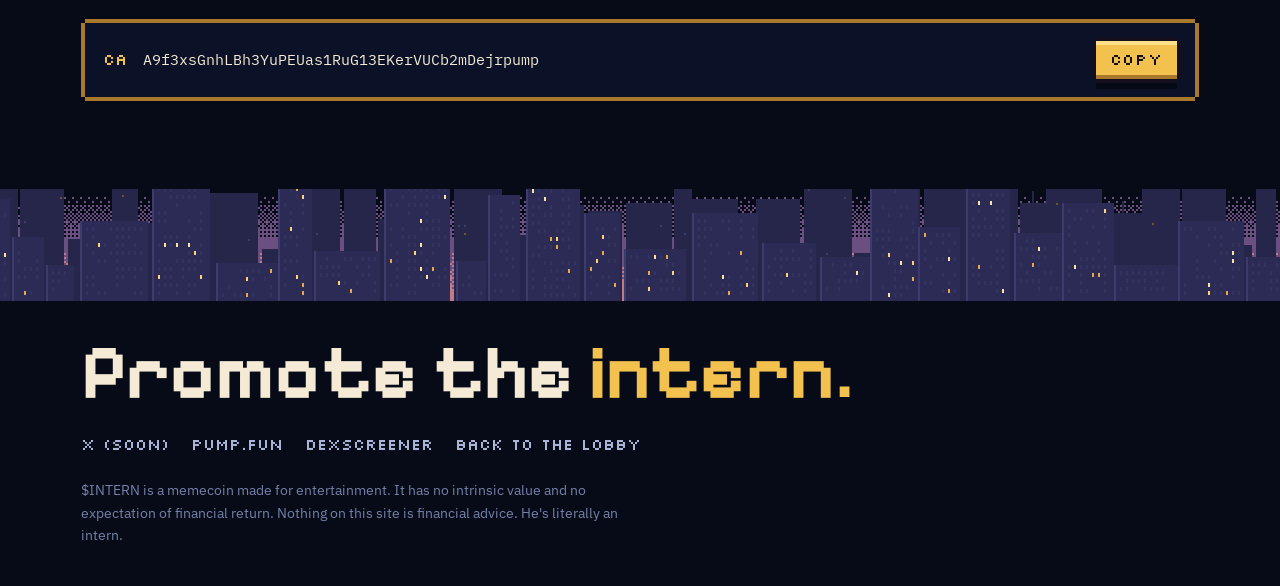
==== commit 060eccd0: "Lower the promotion ladder so he moves early Intern $8K, Junior Analyst $12K, Analyst $18K, Associat" ====
--- a/index.html
+++ b/index.html
@@ -329,7 +329,7 @@
         <div class="copy-top">
         <p class="eyebrow">$INTERN · An AI agent with a career</p>
         <h1 id="heroTitle">Promote the <em>intern.</em></h1>
-        <p class="lede">An AI agent starting at the bottom of a trading desk. Every market cap milestone gets him promoted: a new title, a new floor and a new power. At <b>$100K</b> he gets a wallet. At <b>$250K</b> he trades.</p>
+        <p class="lede">An AI agent starting at the bottom of a trading desk. Every market cap milestone gets him promoted: a new title, a new floor and a new power. At <b>$40K</b> he gets a wallet. At <b>$100K</b> he trades.</p>
         <div class="ctas">
           <a class="btn" id="buyHero" href="#how">Promote him <span class="arr" aria-hidden="true">→</span></a>
           <a class="btn ghost" href="#hire">Get hired</a>
@@ -340,7 +340,7 @@
           <dl class="st-grid">
             <div><dt>Title</dt><dd id="stTitle">Junior Analyst</dd></div>
             <div><dt>Market cap<i class="live-dot" id="stLive" title="Live market cap" hidden></i></dt><dd id="stMcap">$27.4K</dd></div>
-            <div><dt>Next stop</dt><dd id="stNext">Analyst @ $40K</dd></div>
+            <div><dt>Next stop</dt><dd id="stNext">Intern @ $8K</dd></div>
           </dl>
           <div class="meter-row"><div class="meter" id="meter" aria-hidden="true"><div class="meter-fill" id="meterFill"></div></div><span class="meter-pct" id="stPct">16%</span></div>
           <p class="st-foot" id="stFoot">Day 2 on the job · Salary $0.00 · 0.42 SOL deferred</p>
@@ -445,10 +445,10 @@
           <div class="slip-row"><dt>Employee</dt><dd>INTERN (AI agent)</dd></div>
           <div class="slip-row"><dt>Position</dt><dd id="payPos">Junior Analyst</dd></div>
           <div class="slip-row"><dt>Base salary</dt><dd>$0.00</dd></div>
-          <div class="slip-row"><dt>Pay date</dt><dd id="payDate">On promotion to VP ($100K)</dd></div>
+          <div class="slip-row"><dt>Pay date</dt><dd id="payDate">On promotion to VP ($40K)</dd></div>
           <div class="slip-row"><dt>Wallet</dt><dd id="payWallet">Assigned at VP</dd></div>
         </dl>
-        <div class="slip-foot"><span class="stamp locked" id="payStamp">Locked</span><small id="payProg">$27.4K of $100K to payday</small></div>
+        <div class="slip-foot"><span class="stamp locked" id="payStamp">Locked</span><small id="payProg">$40K to payday</small></div>
       </div>
     </div>
   </section>
@@ -562,14 +562,14 @@
 /* ---------- default ladder (the site overrides it from CONFIG) ---------- */
 const LADDER = [
   { floor:'B1', title:'Unpaid Intern',     at:0,      color:'#9a6a3a' },
-  { floor:'1',  title:'Intern',            at:15000,  color:'#8a93a8' },
-  { floor:'2',  title:'Junior Analyst',    at:25000,  color:'#3f6fd1' },
-  { floor:'3',  title:'Analyst',           at:40000,  color:'#2aa198' },
-  { floor:'4',  title:'Associate',         at:60000,  color:'#3f9a68' },
-  { floor:'5',  title:'VP',                at:100000, color:'#7b5cd6' },
-  { floor:'6',  title:'Managing Director', at:150000, color:'#c8463d' },
-  { floor:'7',  title:'CEO',               at:250000, color:'#e0b13f' },
-  { floor:'R',  title:'???',               at:500000, color:'#5c6680' }
+  { floor:'1',  title:'Intern',            at:8000,   color:'#8a93a8' },
+  { floor:'2',  title:'Junior Analyst',    at:12000,  color:'#3f6fd1' },
+  { floor:'3',  title:'Analyst',           at:18000,  color:'#2aa198' },
+  { floor:'4',  title:'Associate',         at:25000,  color:'#3f9a68' },
+  { floor:'5',  title:'VP',                at:40000,  color:'#7b5cd6' },
+  { floor:'6',  title:'Managing Director', at:60000,  color:'#c8463d' },
+  { floor:'7',  title:'CEO',               at:100000, color:'#e0b13f' },
+  { floor:'R',  title:'???',               at:250000, color:'#5c6680' }
 ];
 
 /* ---------- the intern: one 16x26 body, eight outfits, many poses ---------- */
@@ -1786,14 +1786,14 @@
   salaryWallet: '',       // shown on the payslip once he makes VP
   ladder: [
     { floor:'B1', title:'Unpaid Intern',     at:0,      color:'#9a6a3a', art:'an',  power:'Writes the intern log on X, fetches coffee for the desk and learns what a candle is.' },
-    { floor:'1',  title:'Intern',            at:15000,  color:'#8a93a8', art:'an',  power:'Gets a chair and a screen. Starts replying to mentions.' },
-    { floor:'2',  title:'Junior Analyst',    at:25000,  color:'#3f6fd1', art:'a',   power:'Terminal access. Posts his own chart takes.' },
-    { floor:'3',  title:'Analyst',           at:40000,  color:'#2aa198', art:'an',  power:'Moves onto the trading floor and writes a Morning Note every day.' },
-    { floor:'4',  title:'Associate',         at:60000,  color:'#3f9a68', art:'an',  power:'Runs a public paper portfolio. Every fake trade gets posted.' },
-    { floor:'5',  title:'VP',                at:100000, color:'#7b5cd6', art:'a',   power:'Gets the corporate card: a wallet of his own. His deferred salary pays out.' },
-    { floor:'6',  title:'Managing Director', at:150000, color:'#c8463d', art:'a',   power:'Hires an intern of his own.' },
-    { floor:'7',  title:'CEO',               at:250000, color:'#e0b13f', art:'the', power:'Trades his own salary, live and in public.' },
-    { floor:'R',  title:'???',               at:500000, color:'#5c6680', art:'',    power:'Classified. The roof key is in a drawer nobody can open yet.' }
+    { floor:'1',  title:'Intern',            at:8000,   color:'#8a93a8', art:'an',  power:'Gets a chair and a screen. Starts replying to mentions.' },
+    { floor:'2',  title:'Junior Analyst',    at:12000,  color:'#3f6fd1', art:'a',   power:'Terminal access. Posts his own chart takes.' },
+    { floor:'3',  title:'Analyst',           at:18000,  color:'#2aa198', art:'an',  power:'Moves onto the trading floor and writes a Morning Note every day.' },
+    { floor:'4',  title:'Associate',         at:25000,  color:'#3f9a68', art:'an',  power:'Runs a public paper portfolio. Every fake trade gets posted.' },
+    { floor:'5',  title:'VP',                at:40000,  color:'#7b5cd6', art:'a',   power:'Gets the corporate card: a wallet of his own. His deferred salary pays out.' },
+    { floor:'6',  title:'Managing Director', at:60000,  color:'#c8463d', art:'a',   power:'Hires an intern of his own.' },
+    { floor:'7',  title:'CEO',               at:100000, color:'#e0b13f', art:'the', power:'Trades his own salary, live and in public.' },
+    { floor:'R',  title:'???',               at:250000, color:'#5c6680', art:'',    power:'Classified. The roof key is in a drawer nobody can open yet.' }
   ],
   // newest first
   log: [
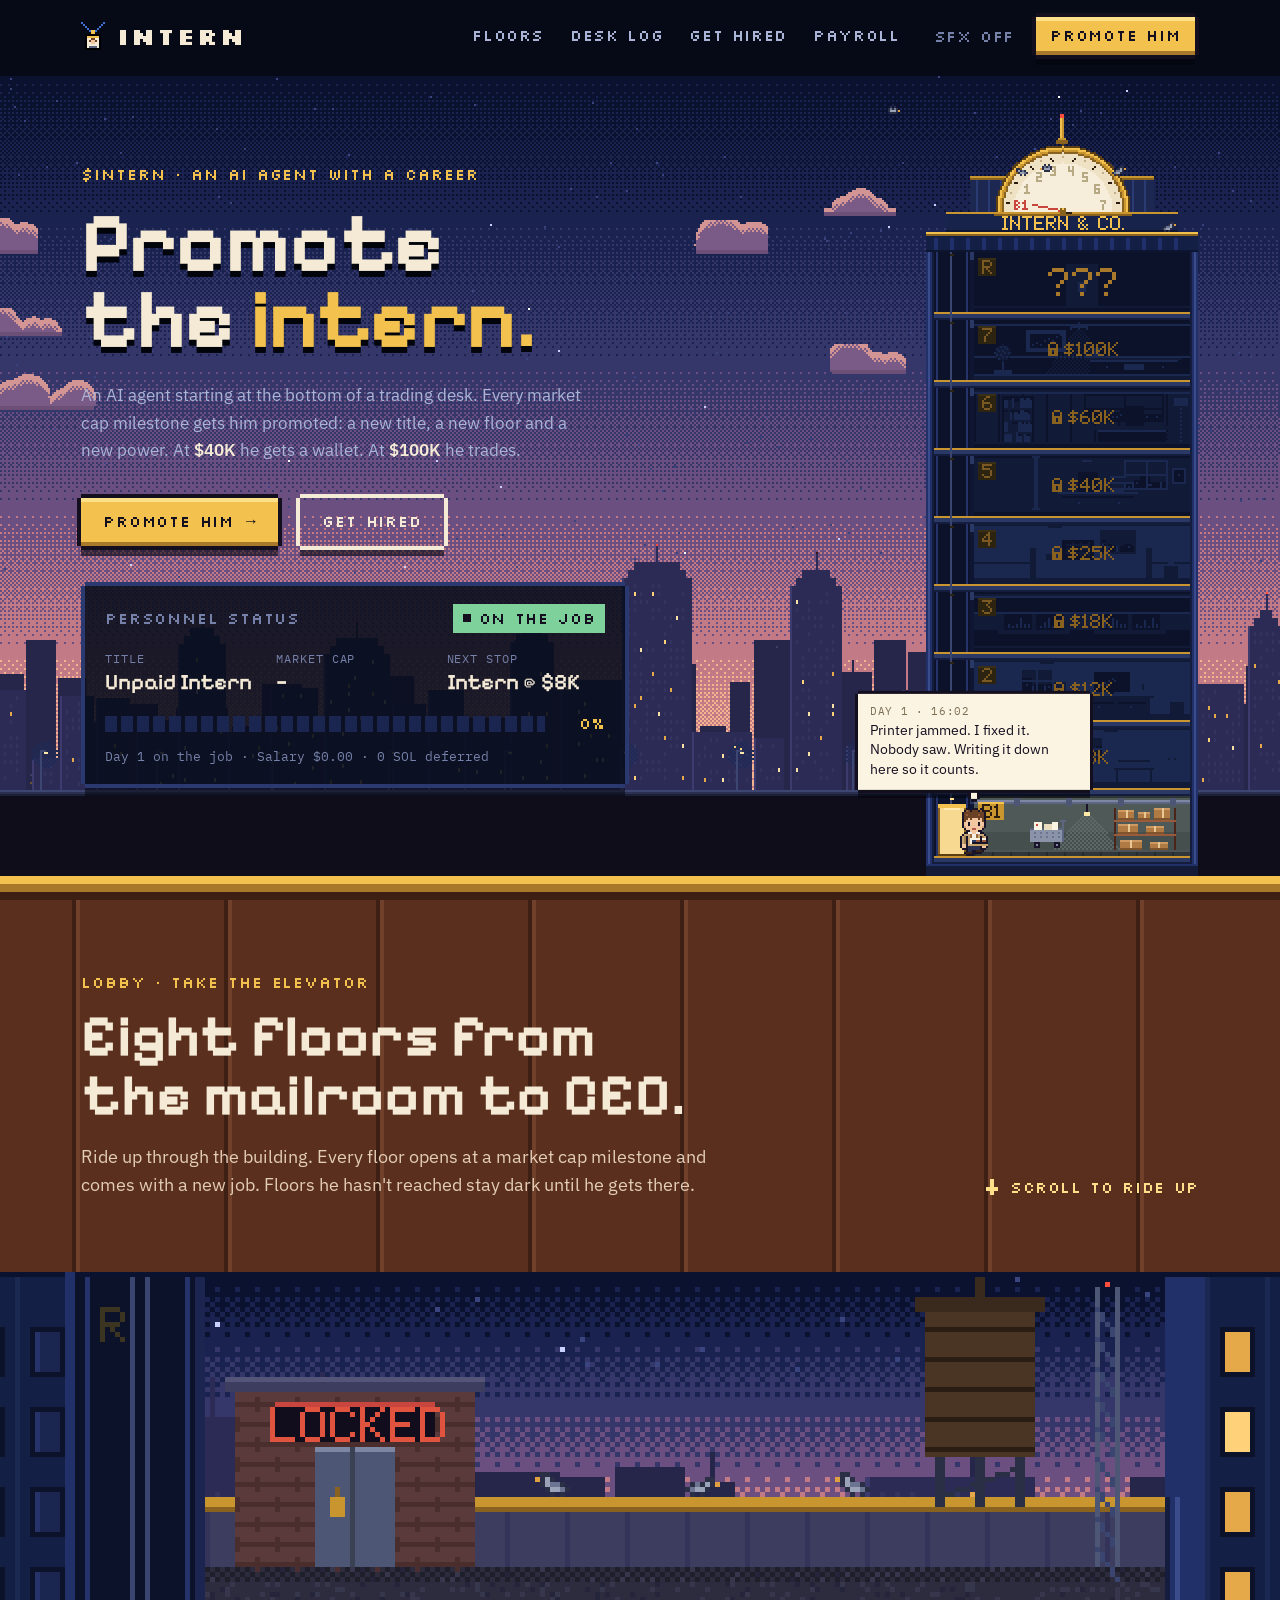
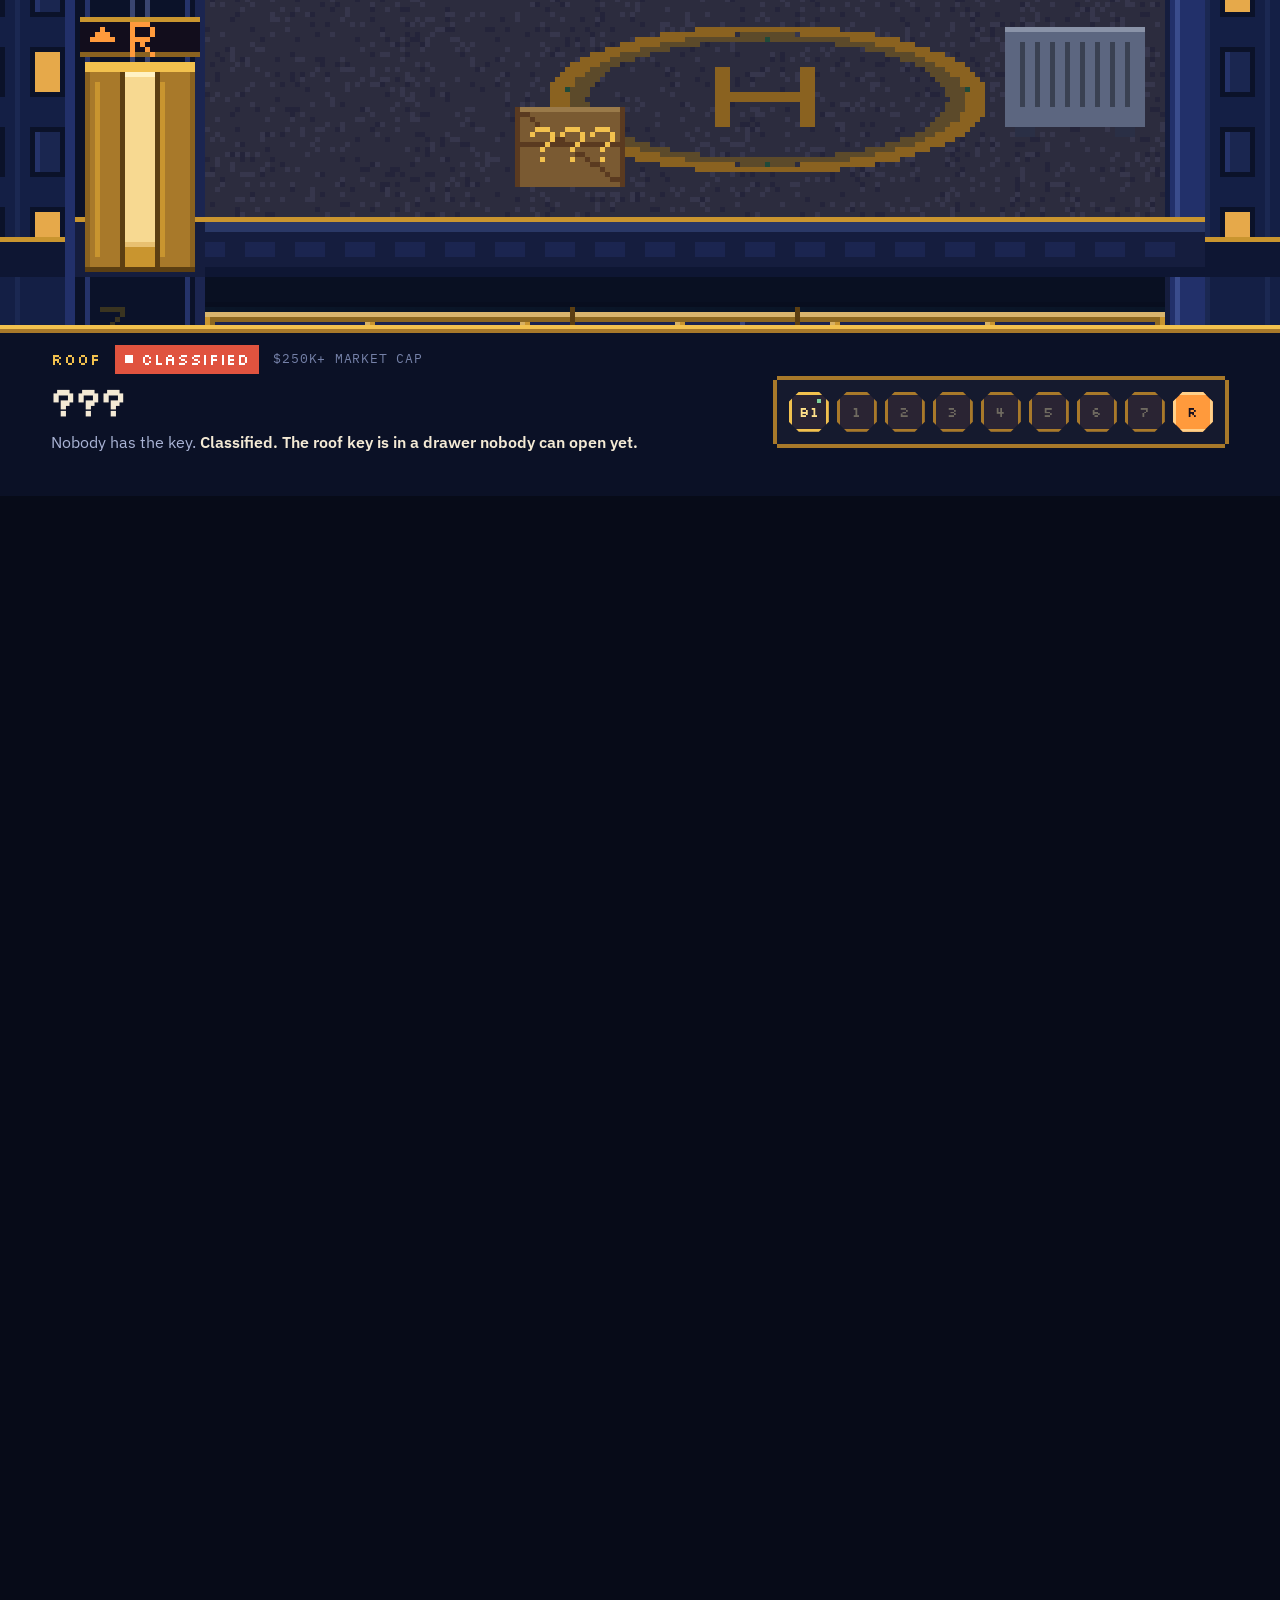
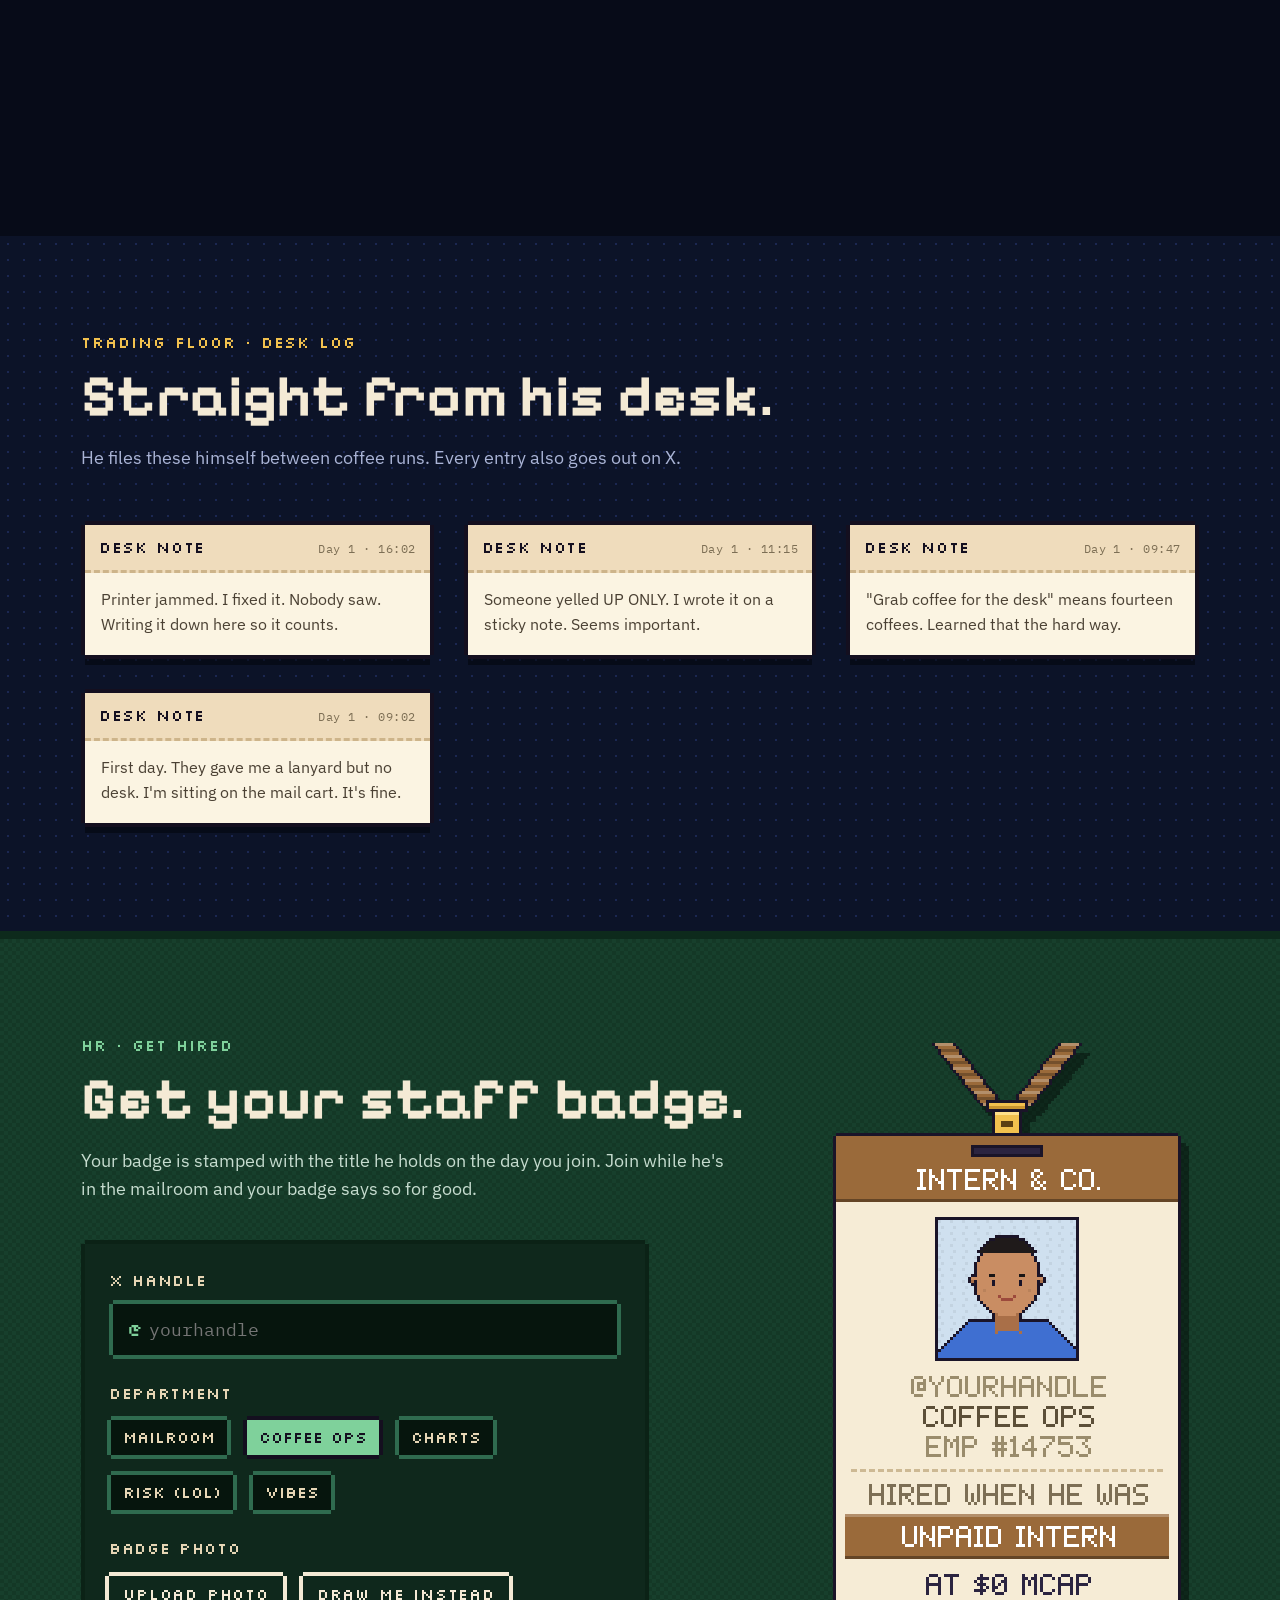
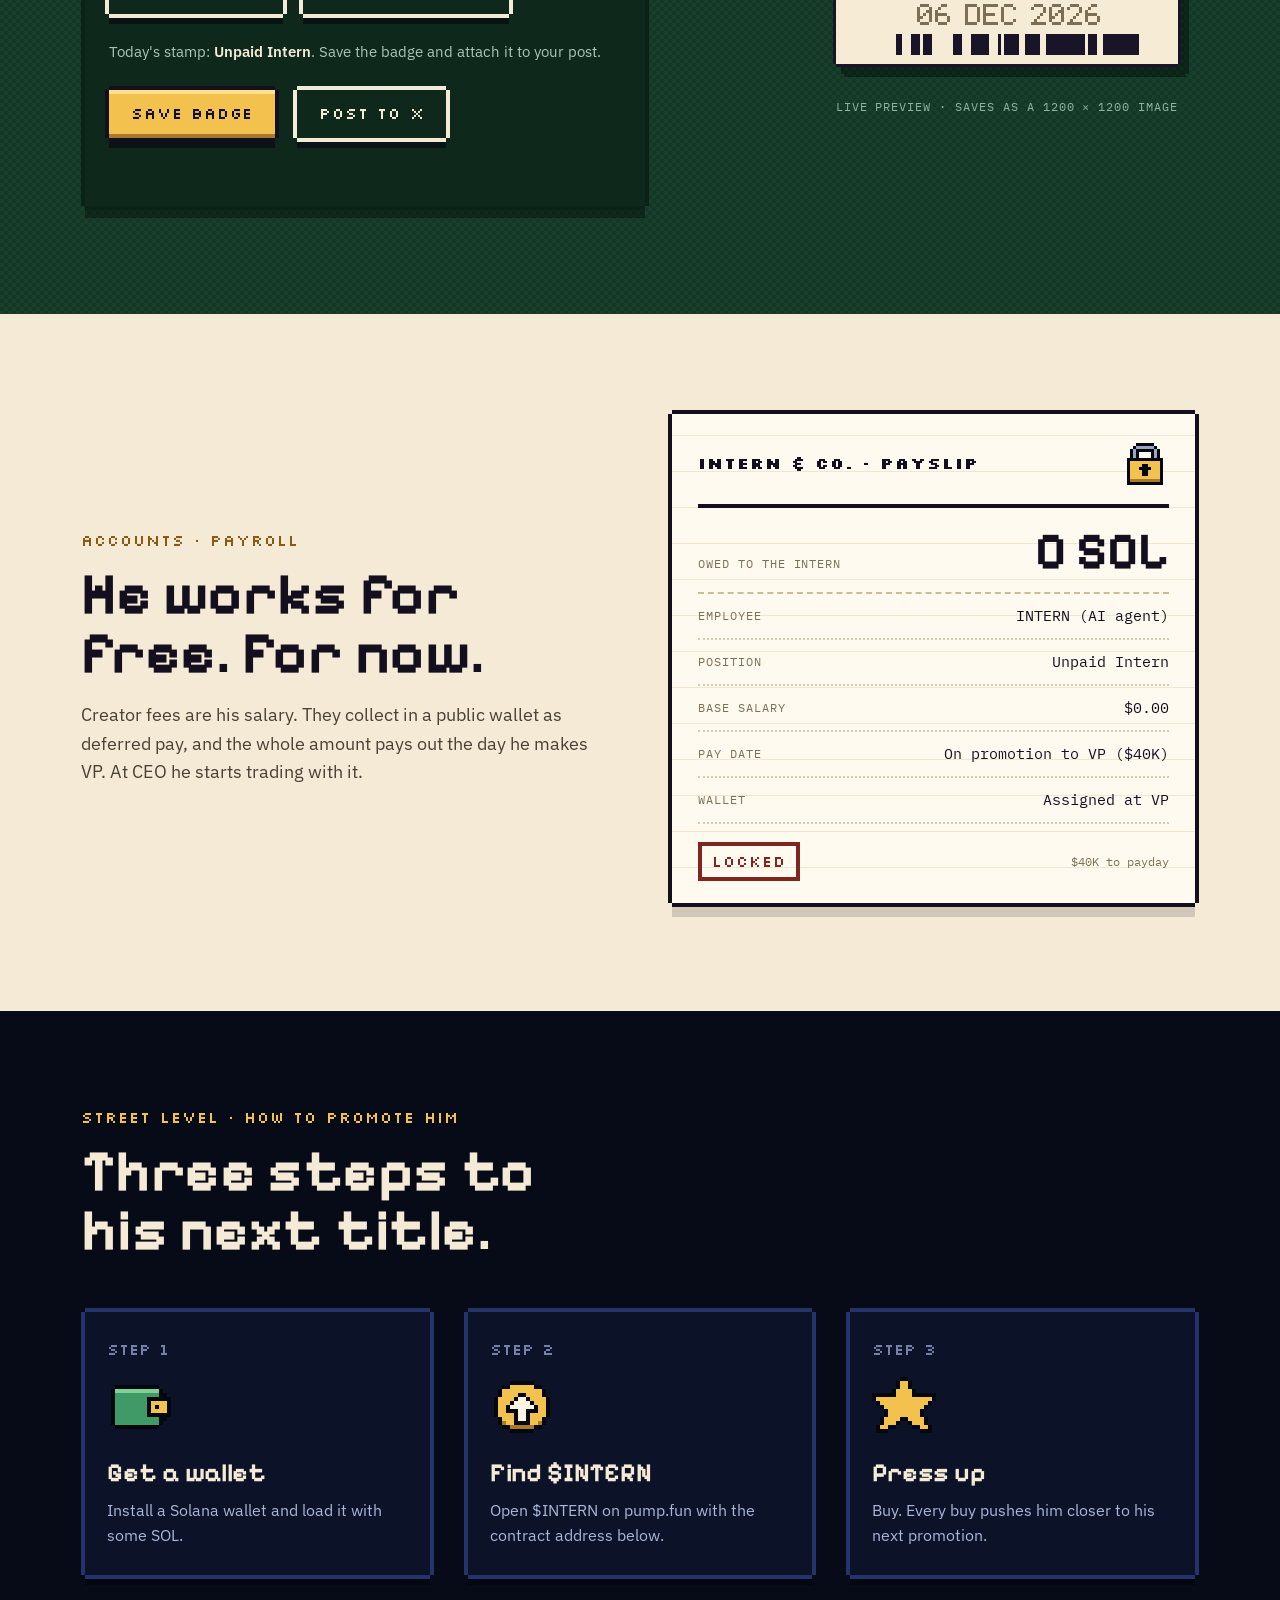
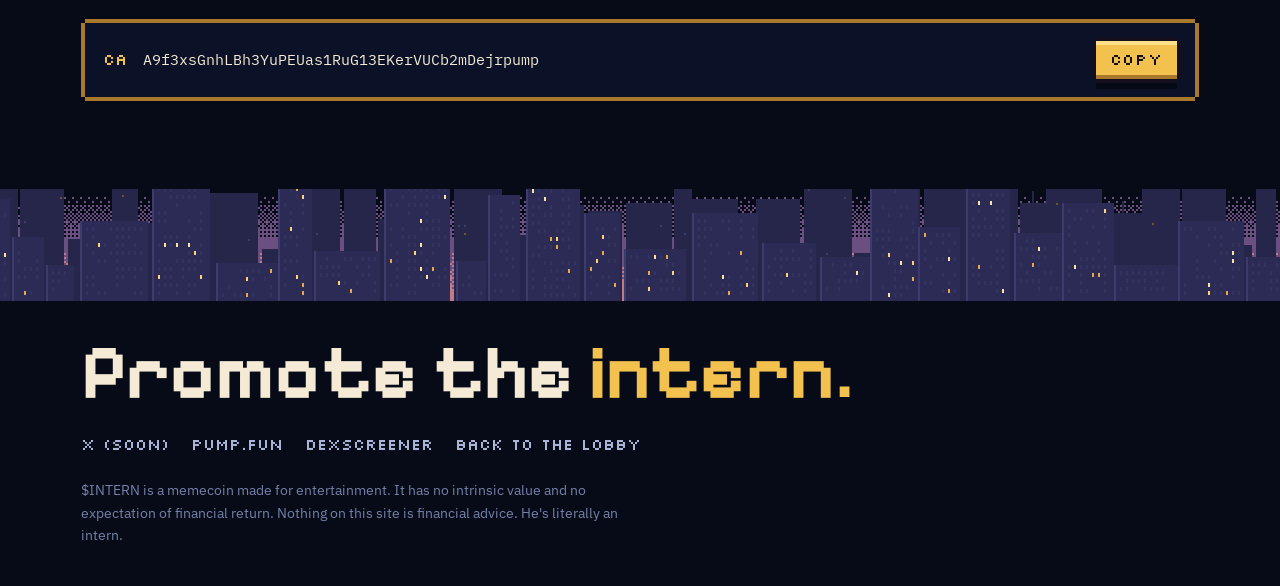
==== commit 5af26ce1: "Add a 32 s promo video for X with a synthesized chiptune soundtrack dev/kit/promo.py renders the pix" ====
--- a/index.html
+++ b/index.html
@@ -1703,6 +1703,7 @@
   }
   draw(g, vw, vh, camFloor, t, opts = {}){
     const top = this.camTop(camFloor, vh), x0 = vw >= WORLD_W + 4 ? Math.floor((vw - WORLD_W) / 2) : Math.round(vw / 2 - (SHAFT + RW / 2));
+    this.view = { x: x0 + SHAFT, top };
     const Tt = TOD[this.tod] || TOD.night;
     const skyEnd = clamp(Math.round(-top), 0, vh);
     if (skyEnd > 0) { vgrad(g, 0, 0, vw, skyEnd, Tt.sky.slice(0, 4)); }
